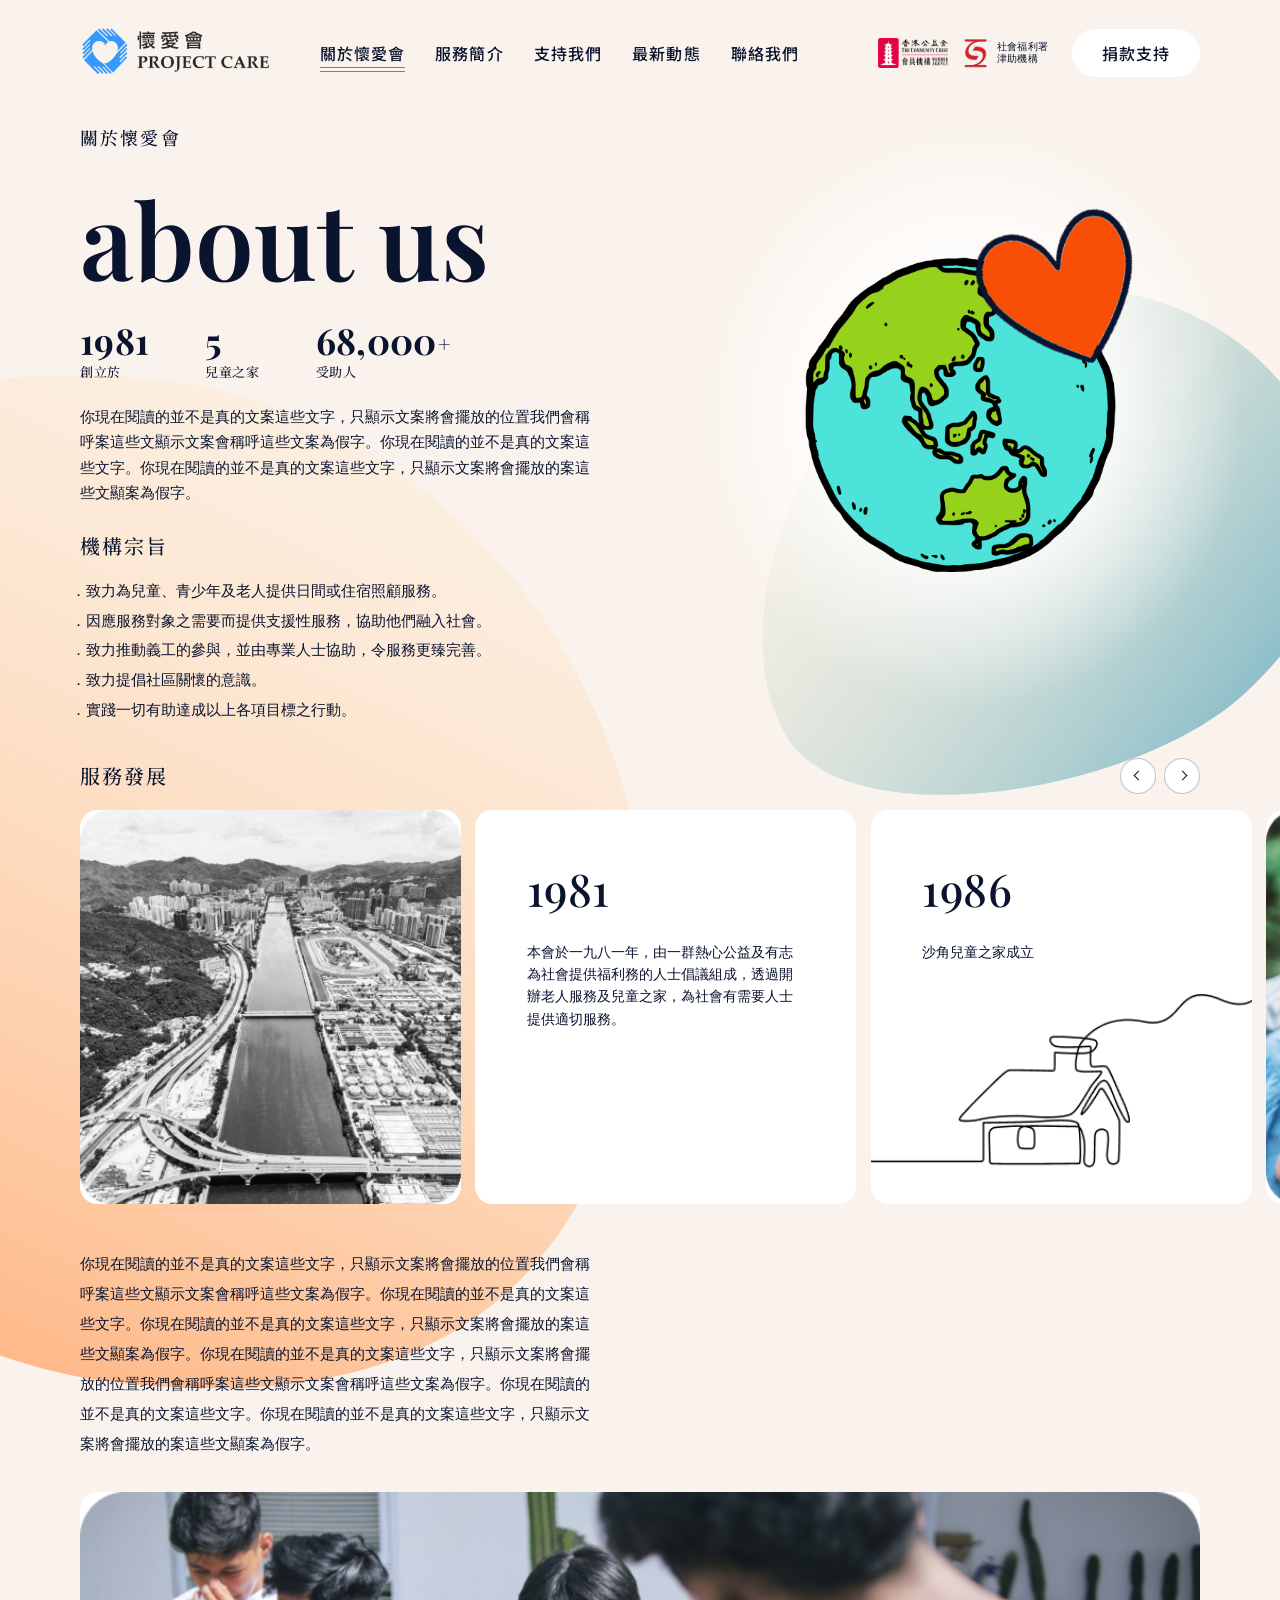
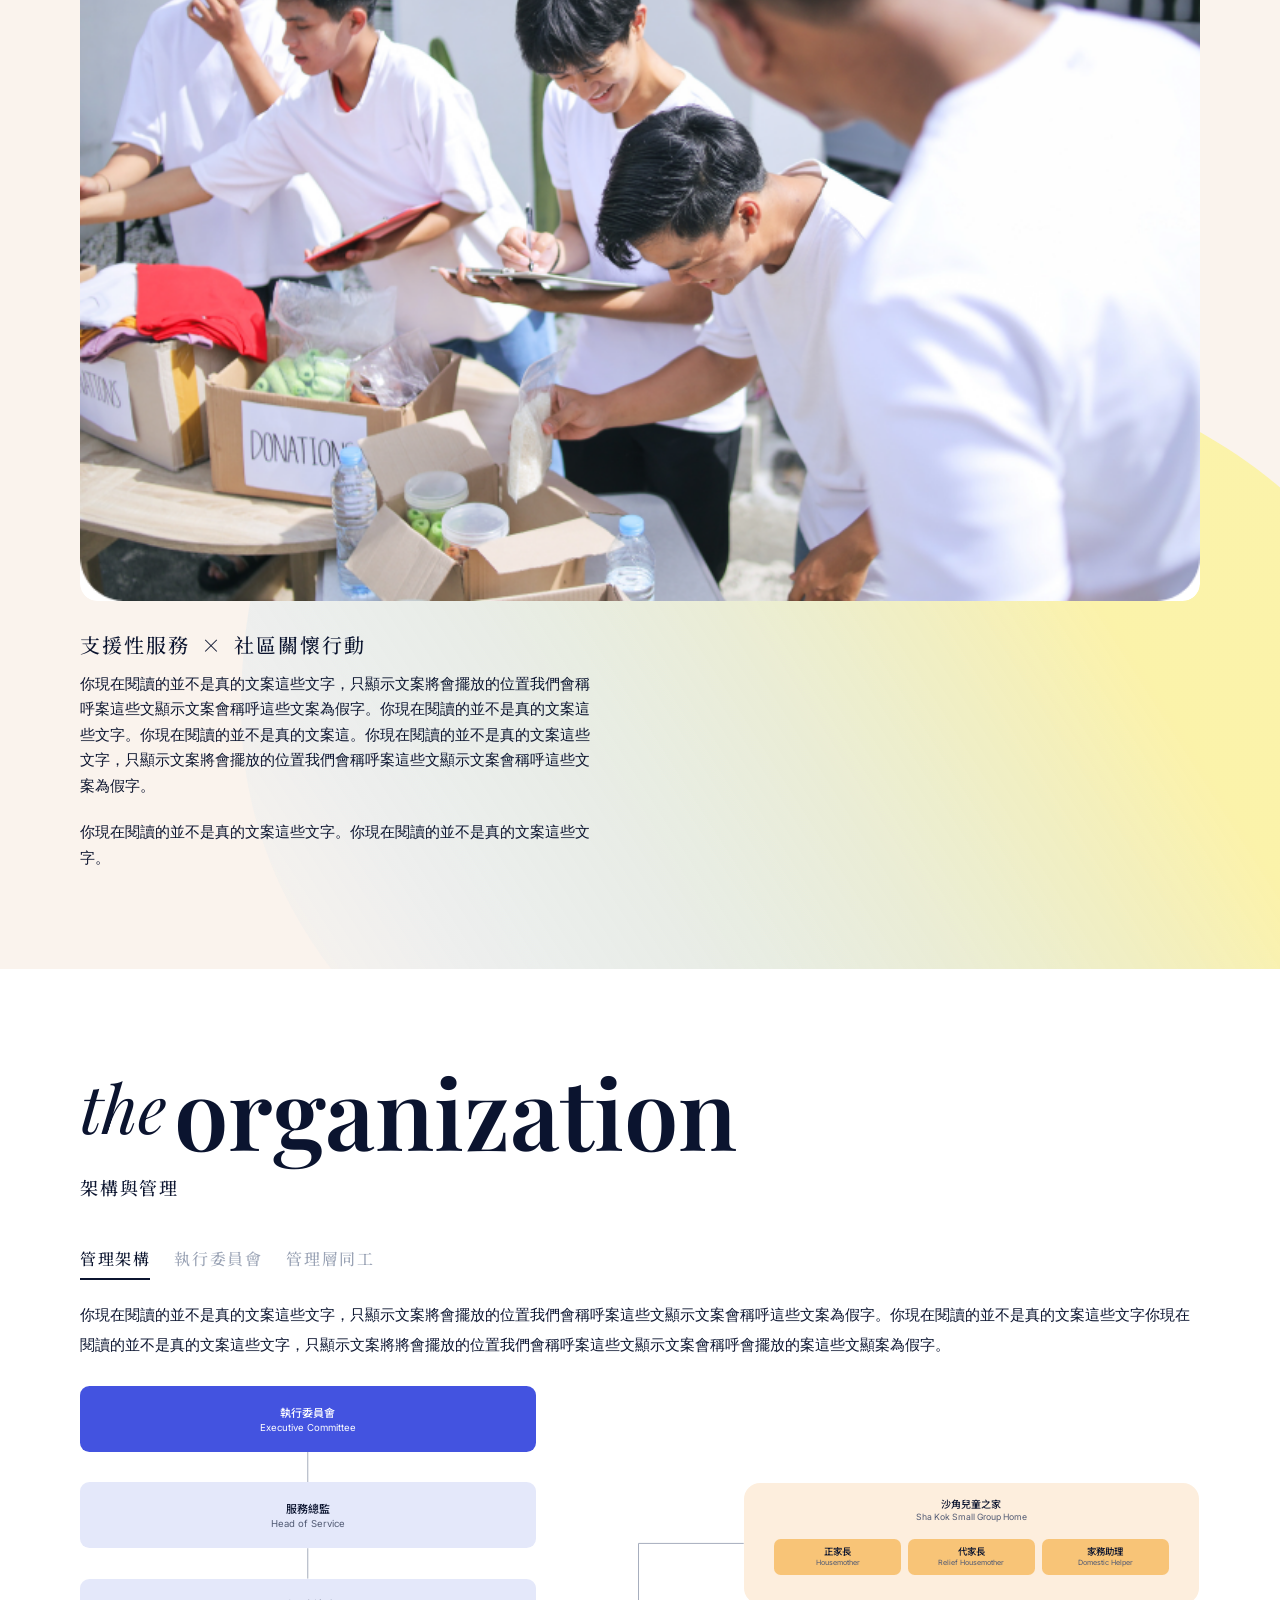
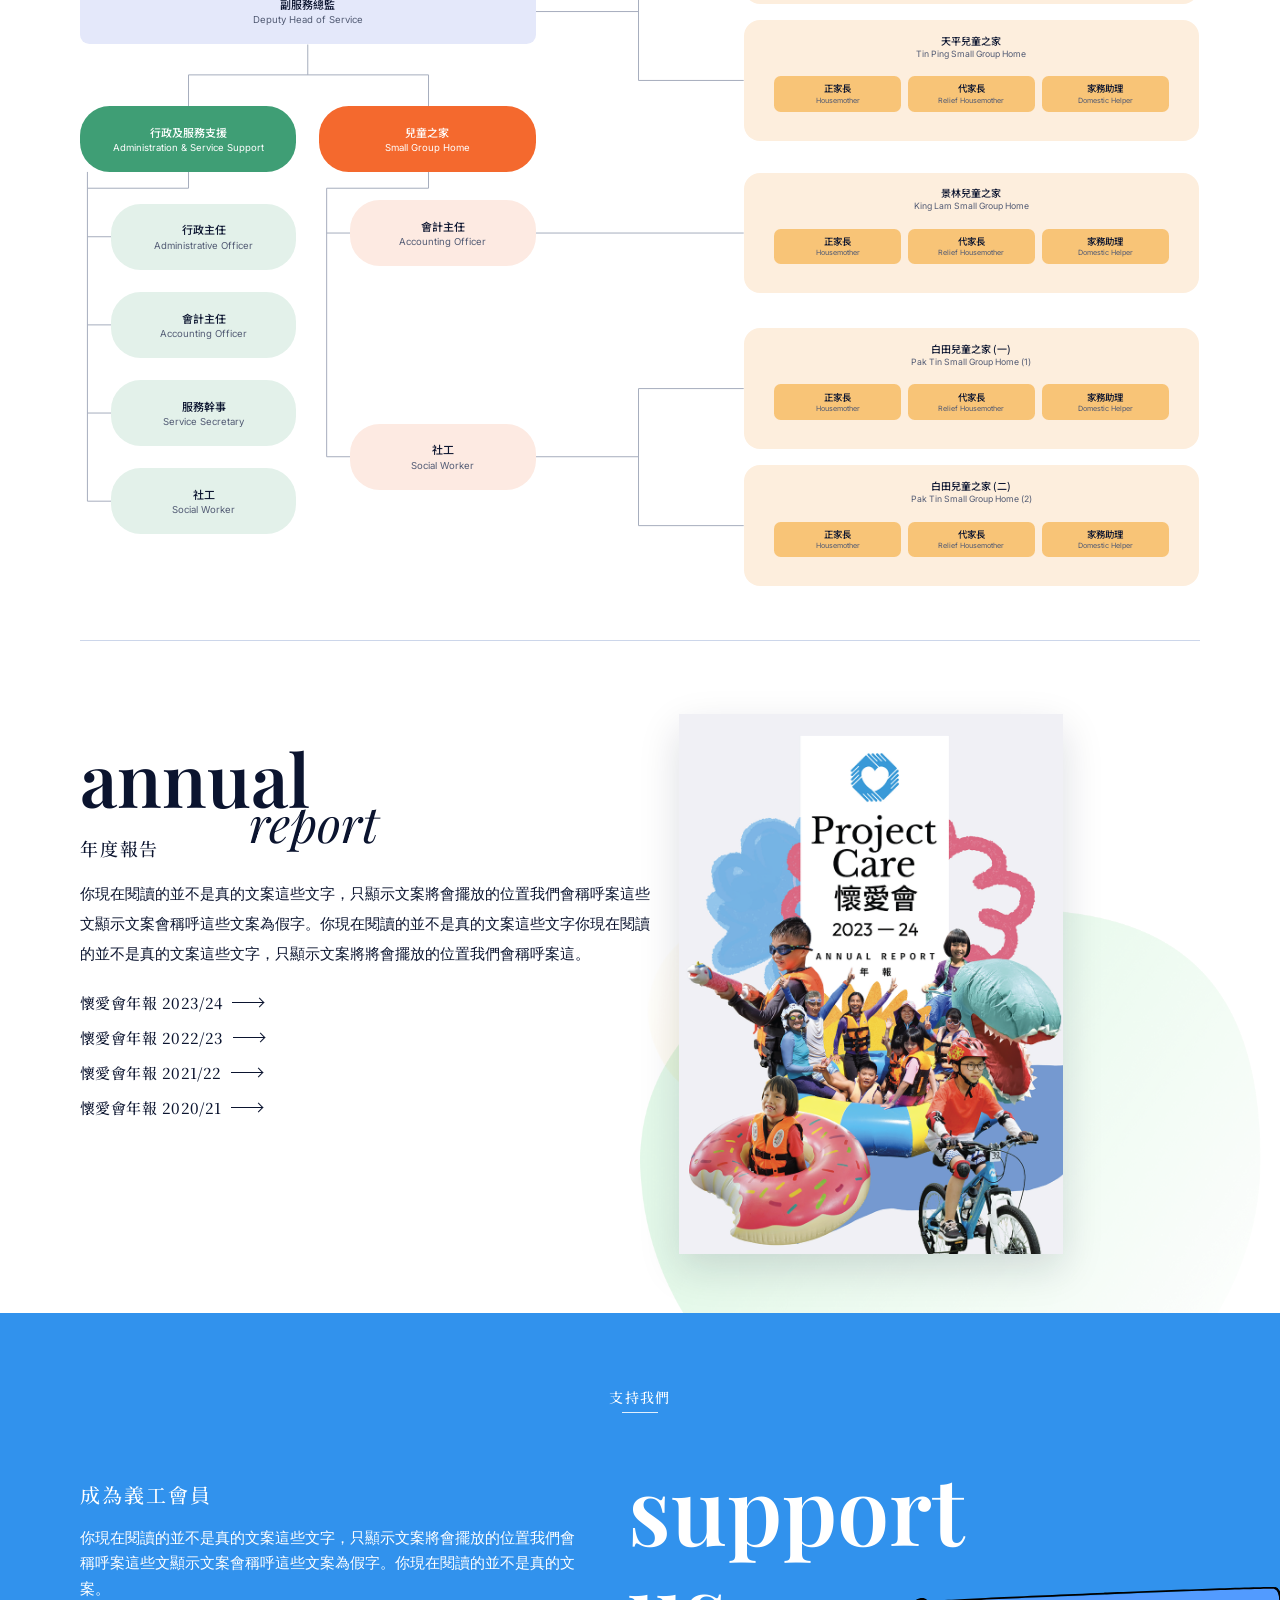
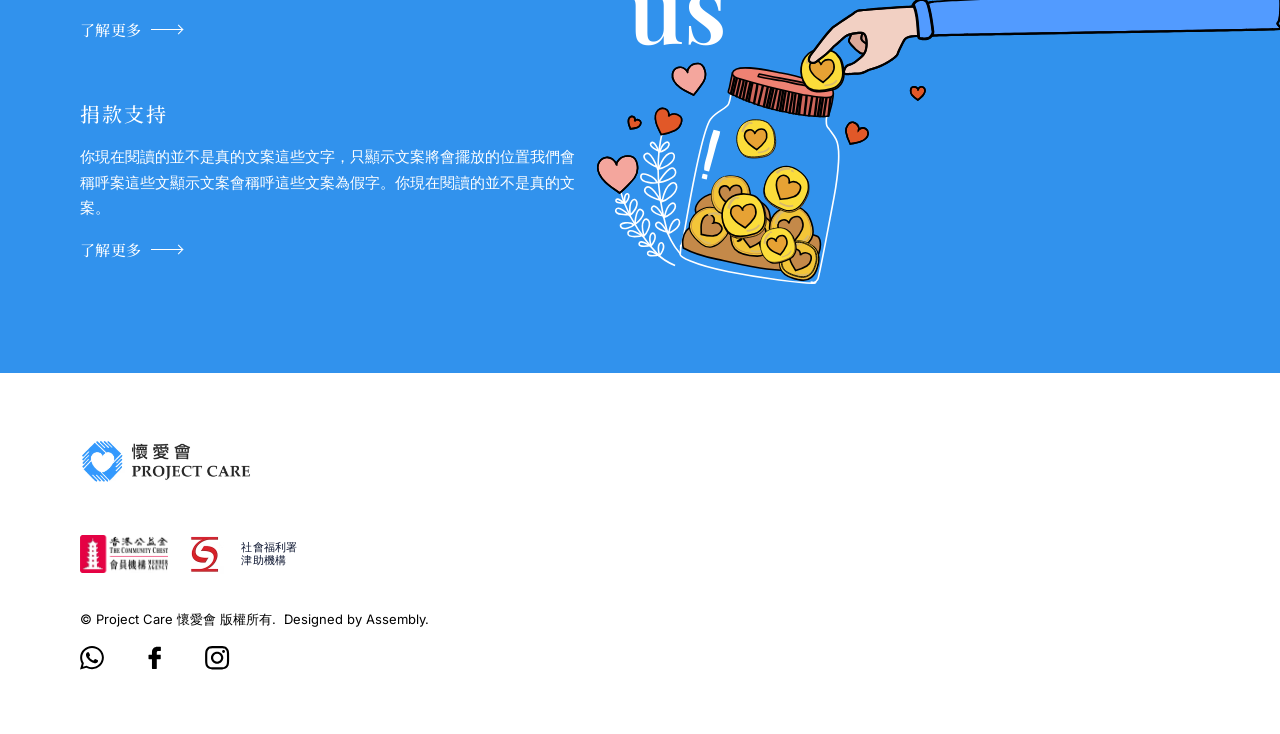
==== about.html @ c2e6a63e "V0.3" ====
<!DOCTYPE html>
<html lang="zh-Hant">
<head>
  <meta charset="UTF-8" />
  <meta name="viewport" content="width=device-width, initial-scale=1.0" />
  <meta name="theme-color" content="#ffffff" />
  <title>關於懷愛會 — 懷愛會 Project Care</title>
  <meta name="description" content="關於懷愛會 Project Care — 機構宗旨、服務發展、架構與管理及年度報告。" />
  <link rel="preconnect" href="https://fonts.googleapis.com" />
  <link rel="preconnect" href="https://fonts.gstatic.com" crossorigin />
  <link href="https://fonts.googleapis.com/css2?family=Playfair+Display:ital,wght@0,400;0,500;0,600;0,700;1,400;1,500&family=Inter:wght@300;400;500&family=Noto+Serif+HK:wght@400;500;700&family=Noto+Sans+HK:wght@400;500;700&display=swap" rel="stylesheet" />
  <link rel="stylesheet" href="style.css?v=6.5" />
  <link rel="stylesheet" href="about.css?v=1.7" />
  <link rel="preload" href="script.js?v=5.2" as="script" />
  <!-- pre-paint: hide reveal targets before first paint (see style.css .fx-marked) -->
  <script>if(!matchMedia("(prefers-reduced-motion: reduce)").matches){document.documentElement.classList.add("js-fx");setTimeout(function(){document.documentElement.classList.add("fx-marked")},3000)}</script>
</head>
<body class="page-about">

  <div class="stage">

    <!-- ============================================================
         NAV (shared with index; 關於懷愛會 is the active page)
         ============================================================ -->
    <header class="nav">
      <div class="nav__inner">
        <a href="index.html" class="nav__logo" aria-label="懷愛會 Project Care 主頁">
          <img src="assets/img/logo.png" alt="懷愛會 Project Care" />
        </a>
        <nav class="nav__menu" aria-label="主選單">
          <a href="about.html" class="is-active" aria-current="page">關於懷愛會</a>
          <a href="services.html">服務簡介</a>
          <a href="support.html">支持我們</a>
          <a href="news.html">最新動態</a>
          <a href="contact.html">聯絡我們</a>
        </nav>
        <div class="nav__right">
          <div class="nav__partners">
            <img src="assets/img/logo-chest.png" alt="香港公益金 會員機構" class="nav__partner" />
            <span class="nav__partner-pair">
              <img src="assets/img/logo-swd.png" alt="" />
              <span class="nav__partner-txt">社會福利署<br>津助機構</span>
            </span>
          </div>
          <a href="support.html#donate" class="nav__cta">捐款支持</a>
        </div>
        <button class="nav__burger" type="button" aria-label="選單" aria-expanded="false" aria-controls="nav-mobile">
          <span></span><span></span><span></span>
        </button>
      </div>
      <nav class="nav__mobile" id="nav-mobile" aria-label="行動版選單">
        <a href="about.html">關於懷愛會</a>
        <a href="services.html">服務簡介</a>
        <a href="support.html">支持我們</a>
        <a href="news.html">最新動態</a>
        <a href="contact.html">聯絡我們</a>
        <a href="support.html#donate" class="nav__mobile-cta">捐款支持</a>
      </nav>
    </header>

    <!-- ============================================================
         ABOUT HERO  (1920 × 2092)
         ============================================================ -->
    <section class="sec sec--ahero paper" id="about">
      <div class="bleed" aria-hidden="true">
        <div class="bleed__canvas">
          <img class="img a-blob-peach" src="assets/img/about-blob-peach.svg" alt="" />
          <img class="img a-blob-egg" src="assets/img/about-blob-egg.svg" alt="" />
          <img class="img a-blob-yellow" src="assets/img/about-blob-yellow.svg" alt="" />
        </div>
      </div>
      <div class="sec__inner">

        <span class="t ming a-label">關於懷愛會</span>
        <h1 class="disp a-title">about us</h1>

        <div class="img a-earth" role="img" aria-label="手繪地球與紅心">
          <img class="a-earth__globe" src="assets/img/about-earth.png" alt="" />
          <img class="a-earth__heart" src="assets/img/about-heart.png" alt="" />
        </div>

        <div class="m-stats">
          <div class="m-stat">
            <span class="t num a-stat1n">1981</span>
            <span class="t ming a-stat1l">創立於</span>
          </div>
          <div class="m-stat">
            <span class="t num a-stat2n">5</span>
            <span class="t ming a-stat2l">兒童之家</span>
          </div>
          <div class="m-stat">
            <span class="t num a-stat3n">68,000<span class="plus">+</span></span>
            <span class="t ming a-stat3l">受助人</span>
          </div>
        </div>

        <p class="t sans a-b1">你現在閱讀的並不是真的文案這些文字，只顯示文案將會擺放的位置我們會稱呼案這些文顯示文案會稱呼這些文案為假字。你現在閱讀的並不是真的文案這些文字。你現在閱讀的並不是真的文案這些文字，只顯示文案將會擺放的案這些文顯案為假字。</p>

        <h2 class="t ming a-goal-h">機構宗旨</h2>
        <ul class="t sans a-goals">
          <li>致力為兒童、青少年及老人提供日間或住宿照顧服務。</li>
          <li>因應服務對象之需要而提供支援性服務，協助他們融入社會。</li>
          <li>致力推動義工的參與，並由專業人士協助，令服務更臻完善。</li>
          <li>致力提倡社區關懷的意識。</li>
          <li>實踐一切有助達成以上各項目標之行動。</li>
        </ul>

        <div class="a-dev-head">
          <h2 class="t ming a-dev-h">服務發展</h2>
          <div class="a-tl-nav">
            <button type="button" class="a-tl-nav__btn a-tl-nav__btn--prev" data-slider-prev="dev" aria-label="上一張"><span class="a-tl-nav__arr"></span></button>
            <button type="button" class="a-tl-nav__btn a-tl-nav__btn--next" data-slider-next="dev" aria-label="下一張"><span class="a-tl-nav__arr"></span></button>
          </div>
        </div>

        <!-- 服務發展 horizontal timeline / slider — bleeds to the true viewport
             edge on the right (not just the 1920 canvas edge); prev/next
             buttons above scroll it, and it still supports swipe/scroll too -->
        <div class="a-tl" data-slider="dev" tabindex="0" aria-label="服務發展時間線">
          <div class="a-tl__track">
            <div class="a-tl__card a-tl__card--photo">
              <img src="assets/img/photo-1981.png" alt="1980年代的香港城市面貌" />
            </div>
            <div class="a-tl__card">
              <span class="a-tl__year num">1981</span>
              <p class="a-tl__body sans">本會於一九八一年，由一群熱心公益及有志為社會提供福利務的人士倡議組成，透過開辦老人服務及兒童之家，為社會有需要人士提供適切服務。</p>
            </div>
            <div class="a-tl__card">
              <span class="a-tl__year num">1986</span>
              <p class="a-tl__body sans">沙角兒童之家成立</p>
              <img class="a-tl__sketch a-tl__sketch--house" src="assets/img/sketch-house.png" alt="" aria-hidden="true" />
            </div>
            <div class="a-tl__card a-tl__card--photo">
              <img src="assets/img/photo-kids2.png" alt="兩位小朋友開心地玩耍" />
            </div>
            <div class="a-tl__card">
              <span class="a-tl__year num">1981</span>
              <p class="a-tl__body sans">景林兒童之家成立</p>
              <img class="a-tl__sketch a-tl__sketch--kinglam" src="assets/img/sketch-kinglam.png" alt="" aria-hidden="true" />
            </div>
            <!-- placeholder cards below — for testing the slider only, swap in
                 real 服務發展 milestones when available -->
            <div class="a-tl__card a-tl__card--photo">
              <img src="assets/img/photo-volunteers.png" alt="義工於社區食物銀行合力整理物資" />
            </div>
            <div class="a-tl__card">
              <span class="a-tl__year num">1990</span>
              <p class="a-tl__body sans">你現在閱讀的並不是真的文案這些文字，只顯示文案將會擺放的位置。</p>
              <img class="a-tl__sketch a-tl__sketch--house" src="assets/img/sketch-house.png" alt="" aria-hidden="true" />
            </div>
            <div class="a-tl__card a-tl__card--photo">
              <img src="assets/img/photo-kids.png" alt="兒童之家的小朋友" />
            </div>
            <div class="a-tl__card">
              <span class="a-tl__year num">2001</span>
              <p class="a-tl__body sans">你現在閱讀的並不是真的文案這些文字，只顯示文案將會擺放的位置。</p>
              <img class="a-tl__sketch a-tl__sketch--kinglam" src="assets/img/sketch-kinglam.png" alt="" aria-hidden="true" />
            </div>
          </div>
        </div>

        <p class="t sans a-para">你現在閱讀的並不是真的文案這些文字，只顯示文案將會擺放的位置我們會稱呼案這些文顯示文案會稱呼這些文案為假字。你現在閱讀的並不是真的文案這些文字。你現在閱讀的並不是真的文案這些文字，只顯示文案將會擺放的案這些文顯案為假字。你現在閱讀的並不是真的文案這些文字，只顯示文案將會擺放的位置我們會稱呼案這些文顯示文案會稱呼這些文案為假字。你現在閱讀的並不是真的文案這些文字。你現在閱讀的並不是真的文案這些文字，只顯示文案將會擺放的案這些文顯案為假字。</p>

        <img class="img photo a-photo" src="assets/img/photo-volunteers.png" alt="義工於社區食物銀行合力整理物資" />

        <div class="a-tagline">
          <span class="t ming a-tag tag-x">支援性服務</span>
          <span class="t ming a-tag2">社區關懷行動</span>
        </div>
        <div class="t sans a-side">
          <p>你現在閱讀的並不是真的文案這些文字，只顯示文案將會擺放的位置我們會稱呼案這些文顯示文案會稱呼這些文案為假字。你現在閱讀的並不是真的文案這些文字。你現在閱讀的並不是真的文案這。你現在閱讀的並不是真的文案這些文字，只顯示文案將會擺放的位置我們會稱呼案這些文顯示文案會稱呼這些文案為假字。</p>
          <p>你現在閱讀的並不是真的文案這些文字。你現在閱讀的並不是真的文案這些文字。</p>
        </div>

      </div>
    </section>

    <!-- ============================================================
         THE ORGANIZATION — 架構與管理（tab 元件）+ ANNUAL REPORT
         ============================================================ -->
    <section class="sec sec--org" id="organization">
      <div class="sec__inner">
      <!-- padding lives on .org-wrap, NOT .sec__inner: .sec__inner is the
           container-query context and its content box must stay 1920px wide
           so 1cqw = 19.2px like the absolute-canvas sections -->
      <div class="org-wrap">

        <div class="org-lockup">
          <span class="disp org-the">the</span>
          <span class="disp org-word">organization</span>
        </div>
        <h2 class="t ming org-label">架構與管理</h2>

        <div class="org-tabs" role="tablist" aria-label="架構與管理分類">
          <button type="button" class="org-tab ming" id="tab-chart" role="tab" aria-selected="true" aria-controls="panel-chart">管理架構</button>
          <button type="button" class="org-tab ming" id="tab-cmte" role="tab" aria-selected="false" aria-controls="panel-cmte">執行委員會</button>
          <button type="button" class="org-tab ming" id="tab-staff" role="tab" aria-selected="false" aria-controls="panel-staff">管理層同工</button>
        </div>

        <p class="t sans org-intro">你現在閱讀的並不是真的文案這些文字，只顯示文案將會擺放的位置我們會稱呼案這些文顯示文案會稱呼這些文案為假字。你現在閱讀的並不是真的文案這些文字你現在閱讀的並不是真的文案這些文字，只顯示文案將將會擺放的位置我們會稱呼案這些文顯示文案會稱呼會擺放的案這些文顯案為假字。</p>

        <!-- ── tab 1 : 管理架構（org chart） ─────────────────────── -->
        <div class="org-panel" id="panel-chart" role="tabpanel" aria-labelledby="tab-chart">
          <div class="chart-scroll">
            <div class="chart">
              <svg class="chart__lines" viewBox="0 0 1512 1080" preserveAspectRatio="none" aria-hidden="true">
                <!-- exec → head of service → deputy -->
                <path d="M307.5 89 V130 M307.5 219 V260" />
                <!-- deputy → split (admin / home) -->
                <path d="M307.5 349 V390 M146.5 390 H470.5 M146.5 390 V432 M470.5 390 V432" />
                <!-- admin rail → 4 mint boxes -->
                <path d="M10 521 V965.5 M10 608.5 H42 M10 727.5 H42 M10 846.5 H42 M10 965.5 H42" />
                <path d="M146.5 521 V543 M10 543 H146.5" transform="translate(0,0)" />
                <!-- home rail → 會計主任 / 社工 -->
                <path d="M470.5 521 V543 M333 543 H470.5 M333 543 V905.5 M333 603.5 H365 M333 905.5 H365" />
                <!-- deputy → 沙角 / 天平 -->
                <path d="M615 304.5 H754 M754 212.5 V397.5 M754 212.5 H896 M754 397.5 H896" />
                <!-- 會計主任 → 景林 -->
                <path d="M615 603.5 H896" />
                <!-- 社工 → 白田(一) / 白田(二) -->
                <path d="M615 905.5 H754 M754 813.5 V998.5 M754 813.5 H896 M754 998.5 H896" />
              </svg>

              <div class="cbox cbox--exec" style="--x:0;--y:0;--w:615;--h:89"><b>執行委員會</b><i>Executive Committee</i></div>
              <div class="cbox cbox--lav" style="--x:0;--y:130;--w:615;--h:89"><b>服務總監</b><i>Head of Service</i></div>
              <div class="cbox cbox--lav" style="--x:0;--y:260;--w:615;--h:89"><b>副服務總監</b><i>Deputy Head of Service</i></div>
              <div class="cbox cbox--green" style="--x:0;--y:432;--w:292;--h:89"><b>行政及服務支援</b><i>Administration &amp; Service Support</i></div>
              <div class="cbox cbox--orange" style="--x:323;--y:432;--w:292;--h:89"><b>兒童之家</b><i>Small Group Home</i></div>
              <div class="cbox cbox--mint" style="--x:42;--y:564;--w:250;--h:89"><b>行政主任</b><i>Administrative Officer</i></div>
              <div class="cbox cbox--mint" style="--x:42;--y:683;--w:250;--h:89"><b>會計主任</b><i>Accounting Officer</i></div>
              <div class="cbox cbox--mint" style="--x:42;--y:802;--w:250;--h:89"><b>服務幹事</b><i>Service Secretary</i></div>
              <div class="cbox cbox--mint" style="--x:42;--y:921;--w:250;--h:89"><b>社工</b><i>Social Worker</i></div>
              <div class="cbox cbox--peach" style="--x:365;--y:559;--w:250;--h:89"><b>會計主任</b><i>Accounting Officer</i></div>
              <div class="cbox cbox--peach" style="--x:365;--y:861;--w:250;--h:89"><b>社工</b><i>Social Worker</i></div>

              <div class="chome" style="--x:896;--y:131"><b>沙角兒童之家</b><i>Sha Kok Small Group Home</i>
                <div class="chome__chips"><span><b>正家長</b><i>Housemother</i></span><span><b>代家長</b><i>Relief Housemother</i></span><span><b>家務助理</b><i>Domestic Helper</i></span></div>
              </div>
              <div class="chome" style="--x:896;--y:316"><b>天平兒童之家</b><i>Tin Ping Small Group Home</i>
                <div class="chome__chips"><span><b>正家長</b><i>Housemother</i></span><span><b>代家長</b><i>Relief Housemother</i></span><span><b>家務助理</b><i>Domestic Helper</i></span></div>
              </div>
              <div class="chome" style="--x:896;--y:522"><b>景林兒童之家</b><i>King Lam Small Group Home</i>
                <div class="chome__chips"><span><b>正家長</b><i>Housemother</i></span><span><b>代家長</b><i>Relief Housemother</i></span><span><b>家務助理</b><i>Domestic Helper</i></span></div>
              </div>
              <div class="chome" style="--x:896;--y:732"><b>白田兒童之家 (一)</b><i>Pak Tin Small Group Home (1)</i>
                <div class="chome__chips"><span><b>正家長</b><i>Housemother</i></span><span><b>代家長</b><i>Relief Housemother</i></span><span><b>家務助理</b><i>Domestic Helper</i></span></div>
              </div>
              <div class="chome" style="--x:896;--y:917"><b>白田兒童之家 (二)</b><i>Pak Tin Small Group Home (2)</i>
                <div class="chome__chips"><span><b>正家長</b><i>Housemother</i></span><span><b>代家長</b><i>Relief Housemother</i></span><span><b>家務助理</b><i>Domestic Helper</i></span></div>
              </div>
            </div>
          </div>
        </div>

        <!-- ── tab 2 : 執行委員會 ────────────────────────────────── -->
        <div class="org-panel" id="panel-cmte" role="tabpanel" aria-labelledby="tab-cmte" hidden>
          <h3 class="ming cmte-h">2024-2025 年度執行委員會成員</h3>
          <div class="cmte-grid">
            <div class="cmte-card">
              <img src="assets/img/head-leung.png" alt="梁國豪先生" />
              <div class="cmte-card__txt">
                <span class="cmte-role">主席 CHAIRMAN</span>
                <b>梁國豪 先生</b>
                <i>Mr. K H LEUNG</i>
              </div>
            </div>
            <div class="cmte-card">
              <img src="assets/img/head-lai.png" alt="黎建熙先生" />
              <div class="cmte-card__txt">
                <span class="cmte-role">副主席 VICE CHAIRMAN</span>
                <b>黎建熙 先生</b>
                <i>Mr. Benjamin K H LAI</i>
              </div>
            </div>
            <div class="cmte-card">
              <img src="assets/img/head-law.png" alt="羅匡逖先生" />
              <div class="cmte-card__txt">
                <span class="cmte-role">義務司庫 HONORARY TREASURER</span>
                <b>羅匡逖 先生</b>
                <i>Mr. Eric H D LAW</i>
              </div>
            </div>
            <div class="cmte-card">
              <img src="assets/img/head-mok.png" alt="莫仲堃先生" />
              <div class="cmte-card__txt">
                <span class="cmte-role">義務秘書 HONORARY SECRETARY</span>
                <b>莫仲堃 先生</b>
                <i>Mr. Stephen C K MOK</i>
              </div>
            </div>
          </div>
          <span class="role-label">委員 COMMITTEE MEMBERS</span>
          <div class="member-grid">
            <div class="member-card"><b>賴錦璋 太平紳士</b><i>Mr. Michael K C LAI, BBS MH JP</i></div>
            <div class="member-card"><b>陳鈺婷 女士</b><i>Ms. Lorraine CHAN</i></div>
            <div class="member-card"><b>陳裕廣 先生</b><i>Mr. Y K CHAN</i></div>
            <div class="member-card"><b>賴欣嘉 女士</b><i>Ms. Jessica Y K LAI</i></div>
            <div class="member-card"><b>香永強 先生</b><i>Mr. W K HEUNG</i></div>
          </div>
        </div>

        <!-- ── tab 3 : 管理層同工 ────────────────────────────────── -->
        <div class="org-panel" id="panel-staff" role="tabpanel" aria-labelledby="tab-staff" hidden>
          <div class="staff-grid">
            <div class="staff-col">
              <span class="role-label">服務總監&emsp;HEAD OF SERVICE</span>
              <div class="member-card"><b>陳翠英 姑娘（註冊社工）</b><i>Ms. Tracy T Y CHEN（RSW）</i></div>
            </div>
            <div class="staff-col">
              <span class="role-label">副服務總監&emsp;DEPUTY HEAD OF SERVICE</span>
              <div class="member-card"><b>戴維思 先生（註冊社工）</b><i>Mr. W S TAI（RSW）</i></div>
            </div>
            <div class="staff-col">
              <span class="role-label">服務主任&emsp;SERVICE SUPERVISOR</span>
              <div class="member-card"><b>蔡靜汶 姑娘（註冊社工）</b><i>Ms. C M CHOI（RSW）</i></div>
            </div>
            <div class="staff-col staff-col--nolabel">
              <div class="member-card"><b>林燕婷 姑娘（註冊社工）</b><i>Ms. Y T LAM（RSW）</i></div>
            </div>
          </div>
        </div>

        <hr class="org-divider" />

        <!-- ── ANNUAL REPORT ────────────────────────────────────── -->
        <div class="annual" id="annual">
          <img class="img annual__blob annual__blob--green" src="assets/img/annual-blob-green.png" alt="" aria-hidden="true" />
          <img class="img annual__blob annual__blob--yellow" src="assets/img/annual-blob-yellow.png" alt="" aria-hidden="true" />
          <div class="annual__txt">
            <div class="annual-lockup">
              <span class="disp annual-word">annual</span>
              <span class="disp annual-report">report</span>
            </div>
            <h2 class="t ming annual-label">年度報告</h2>
            <p class="t sans annual-body">你現在閱讀的並不是真的文案這些文字，只顯示文案將會擺放的位置我們會稱呼案這些文顯示文案會稱呼這些文案為假字。你現在閱讀的並不是真的文案這些文字你現在閱讀的並不是真的文案這些文字，只顯示文案將將會擺放的位置我們會稱呼案這。</p>
            <ul class="annual-links">
              <li><a class="t ming lnk" href="#">懷愛會年報 2023/24<span class="arr"></span></a></li>
              <li><a class="t ming lnk" href="#">懷愛會年報 2022/23<span class="arr"></span></a></li>
              <li><a class="t ming lnk" href="#">懷愛會年報 2021/22<span class="arr"></span></a></li>
              <li><a class="t ming lnk" href="#">懷愛會年報 2020/21<span class="arr"></span></a></li>
            </ul>
          </div>
          <img class="annual__cover" src="assets/img/report-cover.png" alt="懷愛會 2023-24 年度報告封面" />
        </div>

      </div>
      </div>
    </section>

    <!-- ============================================================
         SUPPORT  (shared with index)
         ============================================================ -->
    <section class="sec sec--support paper" id="support">
      <div class="sec__inner">
      <span class="t ming on-blue e-sup-label label-line">支持我們</span>
      <div class="disp on-blue e-sup-support">support</div>
      <div class="disp on-blue e-sup-us">us</div>

      <div class="sup-grid">
      <div class="sup-items">
      <h3 class="t ming on-blue e-sup-i1h">成為義工會員</h3>
      <p class="t sans on-blue e-sup-i1b">你現在閱讀的並不是真的文案這些文字，只顯示文案將會擺放的位置我們會稱呼案這些文顯示文案會稱呼這些文案為假字。你現在閱讀的並不是真的文案。</p>
      <a class="t ming lnk on-blue e-sup-i1l" href="support.html#volunteer">了解更多<span class="arr"></span></a>

      <h3 class="t ming on-blue e-sup-i2h">捐款支持</h3>
      <p class="t sans on-blue e-sup-i2b">你現在閱讀的並不是真的文案這些文字，只顯示文案將會擺放的位置我們會稱呼案這些文顯示文案會稱呼這些文案為假字。你現在閱讀的並不是真的文案。</p>
      <a class="t ming lnk on-blue e-sup-i2l" href="support.html#donate">了解更多<span class="arr"></span></a>
      </div>

      <div class="bleed bleed--front" aria-hidden="true">
        <div class="bleed__canvas">
          <img class="img i-jar" src="assets/img/support-jar.svg" alt="" />
        </div>
      </div>
      </div>
      </div>
    </section>

    <!-- ============================================================
         FOOTER  (index footer + social icons)
         ============================================================ -->
    <footer class="sec sec--footer" id="contact">
      <div class="sec__inner">
      <a href="index.html" class="img i-foot-logo" aria-label="懷愛會 Project Care">
        <img src="assets/img/logo.png" alt="懷愛會 Project Care" />
      </a>
      <div class="m-foot-row">
        <img class="img i-foot-chest" src="assets/img/logo-chest.png" alt="香港公益金 會員機構" />
        <img class="img i-foot-swd" src="assets/img/logo-swd.png" alt="" />
        <span class="t sans e-foot-swd-t">社會福利署<br>津助機構</span>
      </div>
      <p class="t sans e-foot-copy">© Project Care 懷愛會 版權所有.&nbsp;&nbsp;Designed by Assembly.</p>
      <img class="img i-foot-social" src="assets/img/about-social.svg" alt="WhatsApp、Facebook 及 Instagram" />
      </div>
    </footer>

  </div>

  <script src="script.js?v=5.2"></script>
</body>
</html>
---- style.css ----
/* =================================================================
   Project Care — Homepage
   Fixed 1920px desktop canvas. Each section's .sec__inner is the
   container-query context, capped at max-width 1920px and centred;
   elements are placed in % of that canvas and sized in cqw (1cqw = 1%
   of the canvas) so the layout scales as one unit below 1920px and
   freezes at 1920px (only the section background colour then extends).
   Display typography + numbers = Playfair Display (live web font, on the
   grid for alignment). Chinese headings/labels = Noto Serif HK. Body
   text = Inter.
   ================================================================= */

:root{
  --navy:#0b142f;
  --orange:#f14b05;
  --brand:#ff6200;
  --blue:#3192ed;
  --cream:#faf3ed;
  --ink-soft:rgba(11,20,47,.55);

  /* ---- RESPONSIVE GRID STANDARD ----
     5 tiers. --margin / --gutter are % of the section canvas so the grid
     and every element placed on it stay aligned as the canvas scales
     within a tier; --cols drives the column-guide overlay (press "G").
       XL  >=1920   12col  margin 204px(10.625%)  gutter 25px(1.302%)
       L   1440-1919 12col  margin 10.625%          gutter 1.302%
       M   1024-1439  8col  margin  6.25%           gutter 1.667%
       S    768-1023  6col  margin  6.25%           gutter 2.083%
       XS    <=767    4col  margin 20px             gutter 15px  (flow) */
  --cols:12;
  --margin:10.625%;
  --gutter:1.302%;
}
@media (max-width:1439px){ :root{ --cols:8; --margin:6.25%; --gutter:1.667%; } }
@media (max-width:1023px){ :root{ --cols:6; --margin:6.25%; --gutter:2.083%; } }

*{margin:0;padding:0;box-sizing:border-box}
html{ -webkit-text-size-adjust:100%; }
body{ background:var(--cream); color:var(--navy); font-family:"Inter",system-ui,sans-serif; }

/* The design is a fixed 1920px canvas. The layout itself is capped at
   1920px (.sec__inner) and centered, so it never upscales / zooms past
   1920px — at >1920 only the section background colour extends to fill
   the viewport. Below 1920px the canvas scales down proportionally
   (1cqw = 1% of the capped canvas), preserving the 1920 grid
   (204px margins = 10.625%, 25px gutter). */
.stage{
  position:relative; width:100%;
  background:var(--cream); overflow:hidden;
}

/* ---- sections : full-bleed background colour, centred 1920 canvas ---- */
.sec{ position:relative; width:100%; overflow:hidden; }
/* the capped, centred canvas that owns the container-query context.
   aspect-ratio reproduces the Figma frame heights and, once width hits
   1920px, the height is frozen too. */
.sec__inner{
  position:relative; width:100%; max-width:1920px; margin:0 auto;
  container-type:inline-size; overflow:hidden;
}
.sec--landing { background:var(--cream); }
.sec--services{ background:#fff; }
.sec--support { background:var(--blue); }
.sec--footer  { background:#fff; }
.sec--landing  .sec__inner{ aspect-ratio:1920 / 2254; }
.sec--services .sec__inner{ aspect-ratio:1920 / 1600; }
.sec--support  .sec__inner{ aspect-ratio:1920 / 842;  }
/* the jar/hand bleed layer sits INSIDE .sec__inner: both .sec__inner's shared
   overflow:hidden AND .bleed's own overflow:hidden clip at the 1920 canvas
   box (their containing block), giving the extended arm a hard vertical cut
   above 1920px viewport instead of bleeding to the true edge. Open both —
   the outer .sec is full-viewport-width and still clips at the real edge. */
.sec--support  .sec__inner{ overflow:visible; }
.sec--support  .bleed--front{ overflow:visible; }
.sec--footer   .sec__inner{ aspect-ratio:1920 / 315;  }

/* ---- positioned primitives ---- */
.t{ position:absolute; line-height:1; color:var(--navy); z-index:3; }
.img{ position:absolute; display:block; z-index:1; }
img.img{ height:auto; }
.i-star1,.i-star2{ z-index:3; }   /* sparkles sit above the hero hand */
a.img img,.nav__logo img{ display:block; width:100%; height:auto; }
.photo{ object-fit:cover; border-radius:1.55cqw; }

/* ---- type roles ---- */
.num{ font-family:"Playfair Display",serif; font-weight:700; letter-spacing:.01em; white-space:nowrap; }
.ming{ font-family:"Noto Serif HK",serif; font-weight:500; letter-spacing:.1em; white-space:nowrap; }
.sans{ font-family:"Inter",sans-serif; font-weight:400; line-height:1.667; white-space:normal; }
.on-blue{ color:#fff; }
.lnk.on-blue{ color:#fff; }   /* keep arrow-links white on the blue support section */

/* arrow-link Chinese tracking is looser in the design */
.lnk.ming{ letter-spacing:.03em; }

/* ---- display typography (Playfair Display web font, replaces typo-*.svg) ---- */
.disp{ position:absolute; font-family:"Playfair Display",serif; font-weight:600;
  line-height:1.33; color:var(--navy); white-space:nowrap; z-index:3; }
.disp.on-blue{ color:#fff; }

/* "+" on the 68,000 stat — vertically centred against the digits */
.num .plus{ font-size:.6em; vertical-align:.12em; font-weight:700; margin-left:.04em; }

/* "×" connector between two tags — same ink as the text */
.tag-x::after{ content:"×"; color:currentColor; margin:0 .55em; font-weight:400; }

/* ---- arrow link ---- */
.lnk{ display:inline-flex; align-items:center; gap:.6em; text-decoration:none; color:inherit; white-space:nowrap; }
.lnk .arr{ position:relative; display:inline-block; width:2.1em; height:1px; background:currentColor; }
.lnk .arr::after{ content:""; position:absolute; right:0; top:-3px; width:6px; height:6px; border-top:1px solid currentColor; border-right:1px solid currentColor; transform:rotate(45deg); }
.lnk:hover .arr{ width:2.7em; transition:width .25s ease; }

/* ---- divider + label line ---- */
.div-line{ position:absolute; height:1px; background:rgba(11,20,47,.22); z-index:3; }
/* section title: text on top, short centred line underneath */
.label-line{ display:inline-flex; flex-direction:column; align-items:center; }
.label-line::after{ content:""; width:100%; height:1px; background:currentColor; margin-top:.6em; opacity:.85; }

/* =================================================================
   NAV
   ================================================================= */
.nav{ position:absolute; top:0; left:0; right:0; z-index:50; display:flex; justify-content:center; }
/* the 10.625% side margin can't be plain percentage padding here: .nav__inner
   caps its OWN width at 1920px, but percentage padding always resolves
   against the parent's (.nav, uncapped, full-viewport) width — so above
   1920px viewport a plain 10.625% would be 10.625% of the viewport, not of
   the capped 1920 canvas (see the LAYOUT GRID OVERLAY comment below for the
   same bug caught in that component). min(10.625vw, 204px) reproduces
   "10.625% of min(100vw,1920px)" exactly, since 10.625vw IS 10.625% of the
   viewport and 204px IS 10.625% of 1920px — no extra wrapper element needed. */
.nav__inner{ width:100%; max-width:1920px; container-type:inline-size; display:flex; align-items:center;
  padding:1.15cqw min(10.625vw, 204px) 0; }
.nav__logo img{ height:4.27cqw; }
.nav__menu{ display:flex; gap:2.083cqw; margin-left:2.8cqw; }
.nav__menu a{ font:500 .9375cqw/1 "Noto Sans HK","Inter",sans-serif; letter-spacing:.07em; color:var(--navy); text-decoration:none; }
.nav__menu a:hover{ color:var(--blue); }
/* current page: double underline (two 1px lines 3px apart), per the design */
.nav__menu a.is-active{ position:relative; }
.nav__menu a.is-active::after{ content:""; position:absolute; left:0; right:0; top:100%;
  height:3px; margin-top:calc(.25em + 2px); border-top:1px solid var(--blue); border-bottom:1px solid var(--blue); }
.nav__right{ margin-left:auto; display:flex; align-items:center; gap:1.4cqw; }
.nav__partners{ display:flex; align-items:center; gap:1cqw; }
.nav__partner{ height:1.95cqw; }
.nav__partner-pair{ display:flex; align-items:center; gap:.45cqw; }
.nav__partner-pair img{ height:2.05cqw; }
.nav__partner-txt{ font:500 .57cqw/1.18 "Inter"; color:var(--navy); text-transform:uppercase; letter-spacing:.02em; }
.nav__cta{ display:inline-flex; align-items:center; justify-content:center;
  width:6.875cqw; height:2.708cqw;                 /* 132 × 52px */
  font:500 .9375cqw/1 "Noto Sans HK","Inter",sans-serif; letter-spacing:.07em;
  color:var(--navy); text-decoration:none; background:#fff;
  border-radius:2em; transition:.2s; }
.nav__cta:hover{ background:var(--navy); color:#fff; }

/* =================================================================
   LANDING / HERO   (1920 x 2254)
   ================================================================= */
/* display words — Playfair Display, placed + sized on the 1920 grid (px/19.2 = cqw) */
.e-wecare   {left:10.885%;top:13.887%;font-size:11.458cqw;font-weight:600;line-height:1.332;}
.e-wl-we    {left:44.167%;top:67.169%;font-size:9.375cqw;font-weight:700;line-height:1.388;}
.e-wl-love  {left:57.396%;top:67.214%;font-size:9.375cqw;font-weight:700;line-height:1.392;}
.e-wl-society{left:60.573%;top:72.85%;font-size:9.375cqw;font-weight:700;line-height:1.390;}
.e-wl-the   {left:55.417%;top:76.708%;font-size:3.854cqw;font-weight:400;font-style:italic;line-height:1.378;}

.e-intro-sub{left:10.625%;top:36.466%;font-size:1.302cqw;letter-spacing:.1em;}
.e-intro-b1{left:10.625%;top:38.687%;width:18.698%;font-size:.781cqw;}
.e-intro-div{left:10.625%;top:46.140%;width:18.698%;}
.e-stat1n{left:10.573%;top:49.778%;font-size:2.865cqw;}
.e-stat1l{left:10.573%;top:53.150%;font-size:.938cqw;}
.e-stat2n{left:22.552%;top:49.690%;font-size:2.865cqw;}
.e-stat2l{left:22.552%;top:53.150%;font-size:.938cqw;}
.e-stat3n{left:30.573%;top:49.778%;font-size:2.865cqw;}
.e-stat3l{left:30.625%;top:53.150%;font-size:.938cqw;}
.e-intro-b2{left:10.625%;top:55.146%;width:32.031%;font-size:.781cqw;}
.e-intro-about{left:10.573%;top:58.516%;font-size:.938cqw;}

.e-wl-tag{left:57.292%;top:83.005%;font-size:1.510cqw;}
.e-wl-tag2{left:68.229%;top:83.005%;font-size:1.510cqw;}
.e-wl-body{left:57.292%;top:85.359%;width:25.365%;font-size:.781cqw;}
.e-wl-link{left:57.292%;top:88.685%;font-size:.938cqw;}

.i-hero-hand{left:45%;top:7%;width:54%;z-index:2;}  /* hero hand + 45th heart, full image (not cut at right) */
.i-hands{left:2.708%;top:69.077%;width:42.135%;}             /* lower "we love society" hands */
/* decorative sparkles, floating heart + globe (split from visual.png) */
.i-star1{left:70.781%;top:6.877%;width:3.490%;}              /* sparkle, upper-right */
.i-star2{left:45.521%;top:37.533%;width:4.219%;}             /* sparkle, mid-left */
.i-heart{left:51.763%;top:11.281%;width:5.128%;z-index:1;}   /* small floating heart, top */
.i-earth{left:77.708%;top:60.426%;width:6.719%;z-index:2;}   /* globe, between the two hand graphics */

/* ---- full-bleed background blobs ----
   .bleed clips to the section (= viewport width); .bleed__canvas reproduces
   the centred 1920 grid (max-width + cqw) WITHOUT clipping, so blobs sit at
   their design % positions and scale on the grid, yet are free to extend past
   the 1920 canvas edge and bleed to the viewport edge above 1920px. */
.bleed{ position:absolute; inset:0; z-index:0; overflow:hidden; pointer-events:none; }
/* a bleed layer that paints ABOVE the section's text (e.g. support hand) */
.bleed--front{ z-index:2; }
/* Capped at the 1920 grid (like the content canvas) and centred. Above 1920px
   the shapes therefore HOLD their 1920 position + size — they don't rescale to
   the viewport. Because .bleed__canvas itself doesn't clip (only .bleed / .sec
   clip to the viewport), the parts of each shape that the 1920 frame originally
   cropped simply become visible, bleeding into the empty margin out to the
   screen edge. (≤1920 is unaffected — the canvas already equals the viewport.) */
.bleed__canvas{ position:absolute; top:0; left:50%; transform:translateX(-50%);
  width:100%; max-width:1920px; height:100%; container-type:inline-size; }
.bleed .img{ z-index:0; }
.i-color1{left:-15%;top:24%;width:53%;}        /* yellow #F4D789 — mid-left behind stats, bleeds left */
.i-color2{left:55%;top:70%;width:44%;}         /* blue — society blob, lower-right */
.i-color3{left:55.69%;top:-7.81%;width:78.77%;} /* white glow — upper-right */

/* =================================================================
   OUR SERVICES   (1920 x 1600)
   ================================================================= */
/* services background shapes (split into two SVGs) */
.i-color5{left:0;top:82.149%;width:91.238%;z-index:0;}        /* green blob — bottom-left */
.i-color4{left:68.012%;top:42.947%;width:34.427%;z-index:0;}  /* blue circle — right, bleeds off the canvas edge */
.e-our     {left:10.208%;top:3.375%;font-size:9.375cqw;font-weight:600;line-height:1.333;}
.e-services{left:15.469%;top:11.188%;font-size:9.375cqw;font-weight:600;line-height:1.333;}
.e-svc-label{left:50%;transform:translateX(-50%);top:6.06%;font-size:1.042cqw;letter-spacing:.1em;}

/* card stat numbers use the lighter Playfair Regular cut */
.e-c1-s1,.e-c1-s2,.e-c1-s3,.e-c2-s1{ font-weight:400; letter-spacing:.02em; }

.i-photo-kids{left:15.990%;top:26.500%;width:33.333%;height:25.625%;}
.e-c1-h{left:53.594%;top:26.184%;font-size:1.510cqw;}
.e-c1-b{left:53.594%;top:29.188%;width:23.073%;font-size:.781cqw;}
.e-c1-s1{left:53.333%;top:33.188%;font-size:2.344cqw;}
.e-c1-s2{left:60.990%;top:33.188%;font-size:2.344cqw;}
.e-c1-s3{left:67.708%;top:33.188%;font-size:2.344cqw;}
.e-c1-star{left:62.604%;top:34.688%;font-size:.938cqw;}
.e-c1-l1{left:53.542%;top:36.686%;font-size:.625cqw;}
.e-c1-l2{left:60.990%;top:36.686%;font-size:.625cqw;}
.e-c1-l3{left:67.708%;top:36.686%;font-size:.625cqw;}
.e-c1-link{left:53.594%;top:39.750%;font-size:.938cqw;}
.i-svc-family{left:66.794%;top:35.500%;width:18.065%;}

.i-photo-cycling{left:50.625%;top:60.250%;width:33.333%;height:25.625%;}
.e-c2-h{left:17.135%;top:59.746%;font-size:1.510cqw;}
.e-c2-b{left:17.135%;top:62.750%;width:23.073%;font-size:.781cqw;}
.e-c2-s1{left:17.292%;top:67.125%;font-size:2.344cqw;}
.e-c2-tag{left:25.521%;top:68.750%;font-size:1.198cqw;}
.e-c2-tag .x{ color:currentColor; margin:0 .5em; }
.e-c2-l1{left:17.344%;top:70.811%;font-size:.625cqw;}
.e-c2-link{left:17.135%;top:73.310%;font-size:.938cqw;}
.i-svc-bike{left:30.677%;top:76.750%;width:18.646%;}

/* =================================================================
   SUPPORT   (1920 x 842)
   ================================================================= */
/* sits behind the jar/hand graphic (z-index below .i-jar) */
.e-sup-support{left:56.979%;top:19.240%;font-size:8.333cqw;font-weight:600;line-height:1.331;z-index:1;}
.e-sup-us     {left:56.979%;top:34.086%;font-size:8.333cqw;font-weight:600;line-height:1.331;z-index:1;}
.e-sup-label{left:47.760%;top:9.026%;font-size:1.042cqw;}
.e-sup-i1h{left:17.292%;top:23.865%;font-size:1.510cqw;}
.e-sup-i1b{left:17.292%;top:30.285%;width:24.323%;font-size:.781cqw;}
.e-sup-i1l{left:17.135%;top:39.200%;font-size:.938cqw;}
.e-sup-i2h{left:17.292%;top:52.962%;font-size:1.510cqw;}
.e-sup-i2b{left:17.292%;top:59.382%;width:24.323%;font-size:.781cqw;}
.e-sup-i2l{left:17.135%;top:68.300%;font-size:.938cqw;}
/* hand + jar graphic — sized on the 1920 grid (1465.67px wide); lives in a
   front bleed layer so the arm runs off the right viewport edge (uncropped) */
.i-jar{left:50.781%;top:33.014%;width:76.337%;}

/* =================================================================
   FOOTER   (1920 x 315)
   ================================================================= */
.i-foot-logo{left:10.469%;top:19.048%;width:14.635%;}
.e-foot-copy{left:10.625%;top:73.651%;font-size:.781cqw;color:#000;}
.i-foot-chest{left:75.417%;top:24.127%;width:5.521%;}
.i-foot-swd{left:83.177%;top:23.175%;width:2.604%;}
.e-foot-swd-t{left:86.198%;top:24%;font-size:.68cqw;line-height:1.2;font-weight:500;text-transform:uppercase;letter-spacing:.02em;white-space:normal;}

/* =================================================================
   GROUPING WRAPPERS
   On desktop these generate NO box (display:contents), so the absolutely
   positioned children inside them resolve exactly as before against
   .sec__inner — desktop layout is byte-for-byte unchanged. They only
   become real flex rows/columns under the mobile breakpoint below.
   ================================================================= */
.m-stats,.m-stat,.m-tags,.m-wl-typo,.wl-row1,.wl-row2,
.m-c1-stats,.m-c2-meta,.m-foot-row,
/* 2-col grid wrappers — inert (no box) except at the M laptop tier */
.l-hero,.l-cols,.l-intro,.l-society,
.s-card,.s-card__body,.sup-grid,.sup-items{ display:contents; }

/* mobile-only nav controls — hidden on desktop */
.nav__burger,.nav__mobile{ display:none; }

/* =================================================================
   NAV (768–1919px) — stop scaling with the canvas. Below 1920 the
   logo / menu / CTA hold a FIXED size and the bar just pulls inward to
   the tier's grid margin (var(--margin)), instead of shrinking via cqw.
   ================================================================= */
@media (min-width:768px) and (max-width:1919px){
  .nav__inner{ padding:24px var(--margin) 0; }
  .nav__logo img{ height:58px; }
  .nav__menu{ gap:30px; margin-left:40px; }
  .nav__menu a{ font-size:16px; }
  .nav__right{ gap:24px; }
  .nav__partner{ height:30px; }
  .nav__partner-pair img{ height:32px; }
  .nav__partner-txt{ font-size:10px; }
  .nav__cta{ width:128px; height:48px; font-size:16px; }
}
@media (min-width:768px) and (max-width:1199px){
  /* not enough room for the partner logos below ~1200px */
  .nav__partners{ display:none; }
  .nav__menu{ gap:22px; margin-left:24px; }
  .nav__logo img{ height:52px; }
}
@media (min-width:768px) and (max-width:1023px){
  /* tablet: compact the menu so the links never wrap */
  .nav__menu{ gap:16px; margin-left:20px; }
  .nav__menu a{ font-size:14px; white-space:nowrap; }
  .nav__cta{ width:104px; height:42px; font-size:14px; }
}

/* =================================================================
   TIER M + S — LAPTOP / TABLET (768–1439px) · FLOW / AUTO-HEIGHT
   Per the directive "section height is unlimited — fit the content":
   instead of cramming the layout into a fixed-ratio canvas (which made
   the stepped-up text collide), each .sec__inner DROPS its aspect-ratio
   and becomes a normal vertical flow whose height is driven by content,
   so nothing can overlap. Display words + key graphics keep scaling
   proportionally (cqw / %); body / label / link text holds a fixed
   readable size. Decorative background blobs are dropped here (flat
   section colour) so nothing floats out of place off the grid.
   ================================================================= */
@media (min-width:768px) and (max-width:1439px){

  /* ---- sections become content-driven vertical flows ---- */
  .sec__inner{
    max-width:none; width:100%;
    display:flex; flex-direction:column; align-items:flex-start;
    gap:0; container-type:inline-size;            /* keep cqw tracking the viewport */
    padding-left:var(--margin); padding-right:var(--margin);
  }
  /* aspect-ratio:auto must be set at the same 0,2,0 specificity as the
     desktop per-section rules, else the frozen height + overflow:hidden
     would clip the reflowed content. */
  .sec--landing  .sec__inner{ aspect-ratio:auto; padding-top:10cqw; padding-bottom:0; }
  .sec--services .sec__inner{ aspect-ratio:auto; padding-top:6cqw;  padding-bottom:7cqw; }
  .sec--support  .sec__inner{ aspect-ratio:auto; padding-top:6cqw;  padding-bottom:7cqw; }
  .sec--footer   .sec__inner{ aspect-ratio:auto; padding-top:5cqw;  padding-bottom:5cqw; }

  /* take text + graphics out of the absolute canvas → normal flow.
     Display words (.disp) and stat numbers (.num) keep their cqw
     font-size from the base rules, so they still scale with the viewport. */
  .t,.disp{ position:static; left:auto; top:auto; transform:none;
    width:auto; max-width:100%; }
  .img{ position:static; left:auto; top:auto; transform:none; }

  /* readable body / label / link / heading text (overrides the tiny cqw) */
  .sans{ font-size:15px; line-height:1.7; max-width:34em; }
  .e-intro-sub{ font-size:18px; letter-spacing:.12em; }
  .ming.lnk{ font-size:15px; }
  .e-c1-h,.e-c2-h,.e-sup-i1h,.e-sup-i2h{ font-size:20px; }
  .label-line{ align-self:center; font-size:14px; }   /* section labels are centred in the design */
  .label-line::after{ width:2.6em; }

  /* ---- background blobs STAY (the design keeps them at every size).
     The blobs live in .bleed/.bleed__canvas (absolute, behind content);
     the generic .img{position:static} above must not pull them into the
     flow, so re-assert absolute + re-pin tops to the flowed heights. ---- */
  .sec--landing .bleed .img,.sec--services .bleed .img{ position:absolute; }
  .i-color3{ left:26%; top:-4%; width:100%; }    /* white glow — behind hero */
  .i-color1{ left:-16%; top:22%; width:56%; }    /* yellow — behind stats */
  .i-color2{ left:52%; top:68%; width:52%; }     /* blue — behind society */
  .i-color5{ left:0; top:78%; width:100%; }      /* green — services bottom */
  .i-color4{ left:70%; top:38%; width:36%; }     /* blue circle — services right */
  /* floating accents: keep sparkle + heart pinned to the hero, drop the rest */
  .i-star2,.i-earth{ display:none; }
  .i-star1{ position:absolute; right:8%; top:11cqw; width:3.4cqw; z-index:3; }
  .i-heart{ position:absolute; left:50%; top:13cqw; width:5cqw; z-index:1; }

  /* shared stat rows (landing + card 1) */
  .m-stats,.m-c1-stats{ display:flex; flex-direction:row; flex-wrap:wrap;
    gap:4.5cqw; align-items:flex-start; }
  .m-stat{ display:flex; flex-direction:column; gap:.4em; }
  /* stat figures hold a readable fixed-ish size (the raw cqw sizes shrink
     to ~body size at 768px, killing the hierarchy) */
  .m-stat .num{ font-size:clamp(30px,3.2cqw,44px); line-height:1; }
  .m-stat .ming{ font-size:13px; letter-spacing:.04em; opacity:.85; }
  /* card-1 middle stat reads "6 星期" on one line, 服務期數 below (per design) */
  .m-c1-stats .m-stat:nth-child(2){ display:grid;
    grid-template-columns:auto 1fr; align-items:baseline; gap:6px .35em; }
  .m-c1-stats .m-stat:nth-child(2) .num{ grid-column:1; grid-row:1; }
  .e-c1-star{ grid-column:2; grid-row:1; font-size:15px; }
  .e-c1-l2{ grid-column:1/-1; grid-row:2; }

  /* ===================  LANDING  =================== */
  .e-wecare{ margin-bottom:.1em; }
  /* hero hand runs edge-to-edge, cropping at the right like the design */
  .i-hero-hand{ width:116%; max-width:none; align-self:flex-start;
    margin:2cqw -7.143% 6cqw -7.143%; }
  .e-intro-sub{ margin-bottom:.8em; }
  .e-intro-b1{ margin-bottom:1.4em; }
  .e-intro-div{ position:static; width:100%; max-width:34em; height:1px; margin-bottom:1.6em; }
  .m-stats{ margin-bottom:1.6em; gap:5cqw; }
  .e-intro-b2{ margin-bottom:1.2em; }
  .e-intro-about{ margin-bottom:7cqw; }
  /* "we love / the society" — keep the staggered lockup from the design */
  .m-wl-typo{ display:flex; flex-direction:column; margin-bottom:.4em; max-width:100%; }
  .wl-row1{ display:flex; align-items:baseline; gap:2.2cqw; }
  .wl-row2{ display:flex; align-items:baseline; gap:2.2cqw; margin:-1.2cqw 0 0 10cqw; }
  .m-wl-typo .disp{ position:static; line-height:1.15; }
  .m-tags{ display:flex; flex-wrap:wrap; gap:.2em 1.2em; margin:1cqw 0 1.2em; }
  .e-wl-tag,.e-wl-tag2{ font-size:20px; }
  .e-wl-body{ margin-bottom:1.2em; }
  .e-wl-link{ margin-bottom:6cqw; }
  /* society hands — bleed off the right edge (as in the mobile design) */
  .i-hands{ width:64%; max-width:none; align-self:flex-end; margin:0 -7.143% 0 0; }

  /* ===================  SERVICES  =================== */
  .e-svc-label{ margin-bottom:4cqw; }
  .e-our{ line-height:1.0; }
  .e-services{ line-height:1.0; margin:0 0 5cqw .56em; }  /* staggered indent, per design */
  .i-photo-kids,.i-photo-cycling{ width:100%; max-width:none; height:auto;
    aspect-ratio:640/410; object-fit:cover; margin-bottom:3.5cqw; }  /* design crop ratio */
  .e-c1-h,.e-c2-h{ margin-bottom:1em; }
  .e-c1-b,.e-c2-b{ margin-bottom:1.6em; }
  .m-c1-stats{ margin-bottom:2.4cqw; }
  .m-c2-meta{ display:flex; flex-wrap:wrap; align-items:flex-end; gap:1em 3cqw;
    margin-bottom:2.4cqw; }
  .e-c2-tag{ font-size:19px; }
  .i-svc-family{ width:44%; max-width:none; margin:0 0 3cqw; align-self:flex-end; }
  .i-svc-bike{ width:40%; max-width:none; margin:0 0 3cqw; align-self:flex-end; }
  .e-c1-link{ margin-bottom:9cqw; }

  /* ===================  SUPPORT  =================== */
  .e-sup-label{ margin-bottom:4cqw; }
  .e-sup-support{ line-height:1.05; }
  .e-sup-us{ line-height:1.05; }
  /* bring the jar/hand graphic into the flow (it lives in a front bleed) */
  .sec--support .bleed--front,.sec--support .bleed__canvas{ display:contents; }
  /* jar + arm bleed off the right edge, tucked up beside "us".
     Flow order per the design: Support us → jar → items (the jar sits
     last in the DOM, so reorder with flex order at the S tier). */
  .sec--support .sup-items > .t{ order:2; }
  .i-jar{ order:1; width:92%; max-width:none; align-self:flex-end;
    margin:-7cqw -7.143% 6cqw 0; }
  .e-sup-i1h,.e-sup-i2h{ margin-bottom:1em; }
  .e-sup-i1b,.e-sup-i2b{ margin-bottom:1.4em; }
  .e-sup-i1l{ margin-bottom:6cqw; }

  /* ===================  FOOTER  =================== */
  .i-foot-logo{ width:180px; margin-bottom:4cqw; }
  .m-foot-row{ display:flex; align-items:center; gap:16px; margin-bottom:3cqw; }
  /* .m-foot-row prefix lifts specificity above img.img{height:auto} */
  .m-foot-row .i-foot-chest{ height:38px; width:auto; }
  .m-foot-row .i-foot-swd{ height:40px; width:auto; }
  .e-foot-swd-t{ font-size:11px; line-height:1.2; width:auto; }
  .e-foot-copy{ font-size:13px; }
}

/* =================================================================
   TIER M — restore SIDE-BY-SIDE composition (1024–1439px only)
   At laptop widths there's room for 2 columns, so the wrapper divs
   (inert/display:contents elsewhere) become grids: the hero, the two
   service cards and the support block go side-by-side again — keeping
   the magazine composition while the section height still flows. The
   narrower S tier (768–1023) stays single-column from the flow block.
   ================================================================= */
@media (min-width:1024px) and (max-width:1439px){

  /* ---- LANDING : hero (we care | hand), hand bleeds off the right ---- */
  .l-hero{ display:grid; grid-template-columns:minmax(0,.9fr) minmax(0,1.1fr);
    align-items:center; column-gap:var(--gutter); margin-bottom:4cqw; width:100%; }
  .e-wecare{ font-size:8.8cqw; }            /* fit the half-width column */
  .i-hero-hand{ width:112%; max-width:none; align-self:center; justify-self:end;
    margin:0 -14.3% 0 0; }                  /* -14.3% of the half col = the 6.25% page margin */
  .l-cols{ display:grid; grid-template-columns:minmax(0,1fr) minmax(0,1.1fr);
    column-gap:8cqw; align-items:start; margin-bottom:0; width:100%; }
  .l-intro,.l-society{ display:flex; flex-direction:column; align-items:flex-start; }
  .l-society{ margin-top:9cqw; }            /* society block sits lower, per the design diagonal */
  .e-intro-div,.sans{ max-width:none; }     /* boxes are the grid column now */
  /* lockup shrinks to fit the half column, keeps its stagger */
  .m-wl-typo .disp{ font-size:7cqw; }
  .e-wl-the{ font-size:2.9cqw; }
  .wl-row2{ margin-left:7.5cqw; }
  /* hands sit lower-LEFT and bleed off the left edge, as on desktop */
  .i-hands{ width:42%; align-self:flex-start; margin:-8cqw 0 0 -7.143%; }

  /* ---- SERVICES : each card photo | text side-by-side ---- */
  .s-card{ display:grid; grid-template-columns:minmax(0,1fr) minmax(0,1.05fr);
    column-gap:5cqw; align-items:center; margin-bottom:8cqw; width:100%; }
  .s-card__body{ display:flex; flex-direction:column; align-items:flex-start; }
  .s-card--rev .i-photo-cycling{ order:2; }   /* card 2 reads text | photo */
  .s-card--rev .s-card__body{ order:1; }
  .i-photo-kids,.i-photo-cycling{ width:100%; max-width:none; margin:0; }
  .e-c1-link,.e-c2-link{ margin-bottom:0; }
  .i-svc-family,.i-svc-bike{ margin-bottom:2cqw; }

  /* ---- SUPPORT : items LEFT | "Support us" + jar RIGHT (as designed).
     The wrappers are display:contents, so the grid is laid on .sec__inner
     itself and each piece is placed into it. ---- */
  .sec--support .sec__inner{ display:grid;
    grid-template-columns:minmax(0,1fr) minmax(0,1.15fr);
    grid-template-rows:auto auto auto auto; column-gap:4cqw; align-items:start; }
  .e-sup-label{ grid-column:1/-1; justify-self:center; margin-bottom:4cqw; }
  .sup-items{ display:flex; flex-direction:column; align-items:flex-start;
    grid-column:1; grid-row:2/span 3; align-self:center; }
  .e-sup-support{ grid-column:2; grid-row:2; }
  .e-sup-us{ grid-column:2; grid-row:3; }
  .i-jar{ grid-column:2; grid-row:4; width:120%; max-width:none;
    justify-self:end; align-self:start; margin:-6cqw -14.3% 0 0; }
  .e-sup-i2l{ margin-bottom:0; }
}

/* =================================================================
   TIER S — TABLET (768–1023px) · overrides on the M+S flow block.
   The single-column flow follows the MOBILE composition (hero graphic
   bleeding both edges with the heart on the centreline and "we care."
   overlaid; jar enlarged with the arm cropped at the right edge),
   scaled to tablet. (At ≤1023 the canvas equals the viewport, so
   cqw ≈ vw.)
   ================================================================= */
@media (min-width:768px) and (max-width:1023px){
  /* ---- LANDING hero — mirror the mobile overlay composition ---- */
  .l-hero{ display:block; position:relative;
    width:100vw; margin:0 0 5cqw -6.25vw; }
  /* heart of the graphic sits at ~35% of the image width → centreline */
  .i-hero-hand{ display:block; width:145%; max-width:none;
    margin:0 0 0 -1%; }
  .e-wecare{ position:absolute; top:7vw; left:50%; transform:translateX(-50%);
    z-index:3; width:min-content; text-align:center;
    font-size:14vw; line-height:.78; margin:0; }
  .i-star1{ left:9vw; right:auto; top:17vw; width:7vw; }
  .i-heart{ left:auto; right:15vw; top:27vw; width:8vw; }

  /* ---- SUPPORT jar — big jar, arm cropped at the right edge ---- */
  .i-jar{ width:135%; align-self:flex-start; margin:-8cqw -50% 6cqw 0; }
}

/* =================================================================
   TIER L — DESKTOP (1440–1919px) · 12 columns
   Composition unchanged from 1920; only the smallest text (body, tiny
   card labels, partner text) is stepped up so it stays readable when the
   canvas scales down toward 1440.
   ================================================================= */
@media (min-width:1440px) and (max-width:1919px){
  /* body stepped to 14px + boxes widened to stay ~2 lines, followers nudged
     down a touch so the slightly taller text never reaches the buttons/stats */
  .e-intro-b1{ width:25%; font-size:14px; }
  .e-intro-b2{ width:43%; font-size:14px; }
  .e-wl-body{ width:34%; font-size:14px; }
  .e-wl-link{ top:90.5%; }
  .e-c1-b{ width:31%; font-size:14px; }
  .e-c1-s1,.e-c1-s2,.e-c1-s3{ top:35.5%; }
  .e-c1-star{ top:37%; }
  .e-c1-l1,.e-c1-l2,.e-c1-l3{ top:39%; font-size:11px; }
  .i-svc-family{ top:38%; }
  .e-c1-link{ top:42.5%; }
  .e-c2-b{ width:31%; font-size:14px; }
  .e-c2-s1{ top:68%; }
  .e-c2-tag{ top:69.5%; }
  .e-c2-l1{ top:71.5%; font-size:11px; }
  .e-c2-link{ top:74.5%; }
  .e-sup-i1b{ width:32%; font-size:14px; }
  .e-sup-i1l{ top:42%; }
  .e-sup-i2b{ width:32%; font-size:14px; }
  .e-sup-i2l{ top:71%; }
  .e-foot-copy{ font-size:13px; }
}

/* =================================================================
   MOBILE  (≤767px) — TRUE responsive reflow, not a scaled canvas.
   Each section drops its frozen 1920 aspect-ratio canvas and becomes a
   normal single-column flow (20px side margins, per the mobile grid).
   Positions/sizes are real px so text wraps naturally.
   ================================================================= */
@media (max-width:767px){

  /* ---- sections become flowing single columns ---- */
  .sec__inner{
    position:relative; max-width:none; width:100%;
    aspect-ratio:auto; height:auto; overflow:hidden;
    container-type:normal;
    display:flex; flex-direction:column; align-items:flex-start;
    padding:0 20px;
  }
  /* aspect-ratio:auto must be set at this specificity (0,2,0) to beat the
     desktop per-section aspect-ratio rules — otherwise the canvas height
     stays frozen and overflow:hidden clips all the reflowed content. */
  .sec--landing  .sec__inner{ aspect-ratio:auto; padding-top:56px;  padding-bottom:0; }
  .sec--services .sec__inner{ aspect-ratio:auto; padding-top:40px;  padding-bottom:48px; }
  .sec--support  .sec__inner{ aspect-ratio:auto; padding-top:40px;  padding-bottom:56px; }
  .sec--footer   .sec__inner{ aspect-ratio:auto; padding-top:40px;  padding-bottom:32px; }

  /* text + images flow inline by default; sizing handled per element */
  .t,.disp{ position:static; white-space:normal; left:auto; top:auto;
    width:auto; max-width:100%; transform:none; line-height:1.2; }
  .img{ position:static; left:auto; top:auto; width:auto; transform:none; }

  /* background blobs stay on mobile too (per the mobile design frame);
     re-assert absolute (the generic .img{position:static} below would
     otherwise pull them into the flow) and re-pin to the flowed heights */
  .i-earth{ display:none; }
  .sec--landing .bleed .img,.sec--services .bleed .img{ position:absolute; }
  .i-color3{ left:0; top:-1%; width:170%; }
  .i-color1{ left:-38%; top:20%; width:95%; }
  .i-color2{ left:42%; top:78%; width:95%; }
  .i-color5{ left:0; top:80%; width:160%; }
  .i-color4{ left:62%; top:42%; width:70%; }

  /* hero sparkles / heart pinned per the mobile frame (75:1069):
     star_01 left of "we", heart right of "care.", star_02 bleeds right */
  .i-star1{ position:absolute; left:10vw;  top:25vw;  width:11vw; z-index:4; }
  .i-star2{ position:absolute; right:-4vw; top:160vw; width:11vw; left:auto; z-index:4; }
  .i-heart{ position:absolute; right:10vw; top:44vw;  width:12vw; z-index:4; }

  /* ---- NAV : logo + hamburger ---- */
  .nav{ display:block; }   /* desktop makes .nav a centring flex row; stack on mobile */
  .nav__inner{ max-width:none; padding:14px 20px; align-items:center; }
  .nav__menu,.nav__right{ display:none; }
  .nav__logo img{ height:40px; }
  .nav__burger{ display:flex; flex-direction:column; justify-content:center;
    gap:5px; margin-left:auto; width:34px; height:34px; padding:6px 4px;
    background:none; border:0; cursor:pointer; }
  .nav__burger span{ display:block; height:2px; width:100%; background:var(--navy);
    border-radius:2px; transition:transform .25s ease, opacity .2s ease; }
  .nav--open .nav__burger span:nth-child(1){ transform:translateY(7px) rotate(45deg); }
  .nav--open .nav__burger span:nth-child(2){ opacity:0; }
  .nav--open .nav__burger span:nth-child(3){ transform:translateY(-7px) rotate(-45deg); }
  .nav__mobile{ display:flex; flex-direction:column; gap:4px;
    max-height:0; overflow:hidden; transition:max-height .3s ease;
    background:var(--cream); padding:0 20px; }
  .nav--open .nav__mobile{ max-height:340px; padding:8px 20px 20px; }
  .nav__mobile a{ font:500 16px/1 "Noto Sans HK","Inter",sans-serif;
    letter-spacing:.07em; color:var(--navy); text-decoration:none; padding:12px 0;
    border-bottom:1px solid rgba(11,20,47,.08); }
  .nav__mobile-cta{ margin-top:12px; border:0!important; text-align:center;
    background:var(--navy); color:#fff!important; border-radius:2em; padding:14px 0!important; }

  /* ---- shared mobile type roles ---- */
  .disp{ font-size:72px; line-height:1.0; }
  .sans{ font-size:13px; line-height:1.7; width:100%; }
  .lnk{ font-size:15px; }
  .ming{ letter-spacing:.08em; }
  .label-line{ align-self:center; font-size:15px; letter-spacing:.1em; }

  /* stat columns shared layout (landing + cards) */
  .m-stats,.m-c1-stats{ display:flex; flex-direction:row; gap:14px;
    width:100%; align-items:flex-start; }
  .m-stat{ display:flex; flex-direction:column; gap:6px; flex:1 1 0; min-width:0; }
  .m-stat .num{ font-size:40px; line-height:1; }
  .m-stat .ming{ font-size:12px; letter-spacing:.04em; opacity:.85; }

  /* =====================  LANDING  ===================== */
  /* hero per the mobile frame: the hand graphic is a huge (205vw) backdrop
     bleeding BOTH edges, with "we / care." stacked+centred overlaid top-right */
  .l-hero{ display:block; position:relative; order:1;
    width:calc(100% + 40px); margin:0 -20px 20px; }
  /* heart of the graphic sits at ~35% of the image width, so this margin
     puts the heart on the viewport centreline */
  .i-hero-hand{ display:block; width:150%; max-width:none;
    margin:0 0 0 -3%; }
  .e-wecare{ position:absolute; top:9vw; left:50%; transform:translateX(-50%);
    z-index:3; width:min-content; text-align:center;
    font-size:19vw; line-height:.74; margin:0; }
  .e-intro-sub{ order:3; font-size:24px; margin-bottom:14px; }
  .e-intro-b1{ order:4; margin-bottom:22px; }
  .e-intro-div{ order:5; position:static; width:100%; margin-bottom:22px; }
  /* landing stats: sized per the mobile frame (~44px figures) */
  .m-stats{ order:6; margin-bottom:24px; justify-content:space-between; gap:10px; }
  .m-stats .m-stat{ flex:0 1 auto; }
  .m-stats .num{ font-size:min(10vw,44px); }
  .e-intro-b2{ order:7; margin-bottom:18px; }
  .e-intro-about{ order:8; margin-bottom:56px; }

  /* staggered "we love / the society" lockup, per the mobile frame:
     starts at x83/440, ~94px type, "society" crops off the right edge */
  .m-wl-typo{ order:9; display:flex; flex-direction:column; width:auto;
    max-width:none; align-self:stretch; margin:0 -20px 10px 14vw; }
  .wl-row1{ display:flex; align-items:baseline; gap:3.5vw; }
  .wl-row2{ display:flex; align-items:baseline; gap:2.2vw; margin:-3.5vw 0 0 17vw; }
  .m-wl-typo .disp{ position:static; font-size:15vw; line-height:1.08;
    white-space:nowrap; max-width:none; }
  .e-wl-the{ font-size:6vw; font-style:italic; }
  .m-tags{ order:10; display:flex; gap:6px; flex-wrap:wrap;
    margin-bottom:18px; }
  .m-tags .ming{ font-size:22px; letter-spacing:.04em; }
  .e-wl-body{ order:11; margin-bottom:18px; }
  .e-wl-link{ order:12; margin-bottom:40px; }
  /* hands bleed slightly off the right edge, per the mobile design (302/440) */
  .i-hands{ order:13; width:69%; align-self:flex-end; margin:8px -12px 0 0; }

  /* =====================  SERVICES  ===================== */
  .e-svc-label{ order:1; margin-bottom:24px; }
  .e-our{ order:2; font-size:64px; }
  .e-services{ order:3; font-size:64px; margin:0 0 40px 34px; }  /* staggered indent */

  .i-photo-kids{ order:4; width:100%; height:auto; aspect-ratio:400/256;
    object-fit:cover; border-radius:12px; margin-bottom:28px; }
  .e-c1-h{ order:5; font-size:26px; margin-bottom:16px; }
  .e-c1-b{ order:6; margin-bottom:24px; }
  .m-c1-stats{ order:7; margin-bottom:20px; }
  /* "6 星期" on one line, 服務期數 below (per the mobile frame) */
  .m-c1-stats .m-stat:nth-child(2){ display:grid;
    grid-template-columns:auto 1fr; align-items:baseline; gap:6px .35em; }
  .m-c1-stats .m-stat:nth-child(2) .num{ grid-column:1; grid-row:1; }
  .e-c1-star{ grid-column:2; grid-row:1; font-size:16px!important; }
  .e-c1-l2{ grid-column:1/-1; grid-row:2; }
  .e-c1-link{ order:8; margin-bottom:18px; }   /* link BEFORE the doodle, per design */
  .i-svc-family{ order:9; width:58%; align-self:flex-end; margin:0 0 64px; }  /* ≈250/440 per frame */

  .i-photo-cycling{ order:10; width:100%; height:auto; aspect-ratio:400/256;
    object-fit:cover; border-radius:12px; margin-bottom:28px; }
  .e-c2-h{ order:11; font-size:26px; margin-bottom:16px; }
  .e-c2-b{ order:12; margin-bottom:24px; }
  .m-c2-meta{ order:13; display:flex; align-items:flex-end; gap:28px;
    margin-bottom:20px; }
  .m-c2-meta .e-c2-tag{ font-size:22px; }
  .e-c2-link{ order:14; margin-bottom:18px; }  /* link BEFORE the doodle, per design */
  .i-svc-bike{ order:15; width:52%; align-self:flex-end; margin:0; }  /* ≈215/440 per frame */

  /* =====================  SUPPORT  ===================== */
  .e-sup-label{ order:1; margin-bottom:24px; }
  .e-sup-label,.e-sup-support,.e-sup-us{ color:#fff; }
  .e-sup-support{ order:2; font-size:64px; }
  .e-sup-us{ order:3; font-size:64px; margin-bottom:12px; }
  .sec--support .bleed--front,.sec--support .bleed__canvas{ display:contents; }
  /* jar + arm: enlarge so the jar body reads big (per frame) and let the
     arm run off the right edge — the crop is what keeps the arm short */
  .i-jar{ order:4; position:static; width:150%; max-width:none;
    align-self:flex-start; margin:-8vw -70% 36px 0; }
  .e-sup-i1h{ order:5; font-size:26px; margin-bottom:16px; }
  .e-sup-i1b{ order:6; margin-bottom:18px; }
  .e-sup-i1l{ order:7; margin-bottom:40px; }
  .e-sup-i2h{ order:8; font-size:26px; margin-bottom:16px; }
  .e-sup-i2b{ order:9; margin-bottom:18px; }
  .e-sup-i2l{ order:10; }

  /* =====================  FOOTER  =====================
     per the mobile frame 75:2551 (440×359): logo 231px wide at y58,
     partners at y213 with a wide gap, copyright at y281 */
  .sec--footer .sec__inner{ padding-top:58px; padding-bottom:60px; }
  .i-foot-logo{ order:1; width:42%; max-width:180px; margin-bottom:40px; }
  .m-foot-row{ order:2; display:flex; align-items:center; gap:0;
    margin-bottom:30px; width:100%; max-width:220px; }
  /* .m-foot-row prefix lifts specificity above img.img{height:auto} */
  .m-foot-row .i-foot-chest{ height:32px; width:auto; }
  .m-foot-row .i-foot-swd{ height:34px; width:auto; margin-left:auto; }
  .e-foot-swd-t{ font-size:9px; line-height:1.2; width:auto; margin-left:7px;
    flex:0 0 auto; white-space:nowrap;
    text-transform:uppercase; letter-spacing:.02em; }
  .e-foot-copy{ order:3; font-size:11px; color:#000; }
}

/* =================================================================
   LAYOUT GRID OVERLAY  (Figma column guide — press "G" to toggle)
   12 columns · 204px margins (10.625%) · 25px gutter (1.302%) ·
   #FF6200 @ 10%. Caps + centres on the 1920 canvas like .sec__inner.

   GOTCHA: percentage padding always resolves against the CONTAINING
   BLOCK's width, not the padded element's own (possibly capped) width.
   .grid-overlay__cap does ONLY the width:100%/max-width:1920px capping +
   centring (like .sec__inner); .grid-overlay__inner nests INSIDE it and
   carries the percentage padding/gap, so above 1920px viewport those
   percentages resolve against the already-capped 1920 box, not the raw
   (wider) viewport — otherwise the margin above 1920px is computed
   against the viewport width instead of the canvas, throwing every
   column out of alignment with the real (percent-of-canvas) content grid.
   ================================================================= */
.grid-overlay{ position:fixed; inset:0; z-index:9999; pointer-events:none; display:none; }
.grid-overlay.is-on{ display:block; }
.grid-overlay__cap{
  position:absolute; top:0; left:50%; transform:translateX(-50%);
  width:100%; max-width:1920px; height:100%;
}
.grid-overlay__inner{
  width:100%; height:100%; box-sizing:border-box;
  padding:0 var(--margin);            /* tier margin */
  display:flex; gap:var(--gutter);    /* tier gutter */
}
.grid-overlay__col{ flex:1 1 0; height:100%; background:rgba(255,98,0,.10); }
/* show only the active tier's columns (12 created in JS) */
@media (max-width:1439px){ .grid-overlay__col:nth-child(n+9){ display:none; } }
@media (max-width:1023px){ .grid-overlay__col:nth-child(n+7){ display:none; } }
@media (max-width:767px){
  .grid-overlay__inner{ padding:0 20px; gap:15px; }
  .grid-overlay__col:nth-child(n+5){ display:none; }
}

/* =================================================================
   MOTION SYSTEM — shared by every page (script.js drives the JS
   parts). All JS movement writes the `translate` property so it
   never fights the rotate()/translateX() transforms above.
   ================================================================= */

/* Long pages paint progressively while still parsing, so reveal targets
   could be painted visible BEFORE script.js tags them .fx-r — the user
   would watch them fade OUT, and the later rise-in would start from that
   interrupted half-state (looked "stuck" / "too short"). The head inline
   script sets html.js-fx pre-paint; this veil keeps the stage unpainted
   until script.js finishes marking targets and adds html.fx-marked. */
.js-fx:not(.fx-marked) .stage{ visibility:hidden; }

/* scroll reveal — script.js tags targets .fx-r, then .fx-in when
   they enter the viewport; --fx-d staggers each batch */
/* same recipe as the VC site (3am-design.github.io/VC): 30px over 2.2s on
   an ease-out-quint glide, no artificial stagger — short distance + long
   settle is what reads as calm instead of mechanical */
.js-fx .fx-r{
  opacity:0; translate:0 var(--fx-rise,30px);
}
/* transitions are only "armed" (html.fx-armed, set right before the reveals
   begin) — so marking elements hidden can never animate on screen, no matter
   how late the CSS/JS arrive. Un-armed state changes are instant. */
.js-fx.fx-armed .fx-r{
  transition:opacity 2.2s cubic-bezier(.22,1,.36,1) var(--fx-d,0s),
             translate 2.2s cubic-bezier(.22,1,.36,1) var(--fx-d,0s);
}
.js-fx .fx-r.fx-in{ opacity:1; translate:0 0; }

/* Promote only while the reveal is actually running. Keeping every target
   promoted for the life of a long page wastes GPU memory. */
.js-fx .fx-r.fx-live{ will-change:opacity,translate; }

/* Large images fade in without moving a multi-megapixel texture. */
.js-fx .fx-r.fx-fade{ translate:none; }
.js-fx.fx-armed .fx-r.fx-fade{ transition-property:opacity; }

/* JS writes translate to these every frame — reveal them by opacity only */
.js-fx .fx-r.fx-bg-motion{ translate:none; }
.js-fx.fx-armed .fx-r.fx-bg-motion{ transition-property:opacity; }

/* Only active background blobs/doodles are promoted. */
.fx-motion-active{ will-change:translate; }

/* Fixed crop frame: the outer geometry never changes; only the bitmap inside
   scales. Existing photo positioning classes live on .photo-frame. */
.photo-frame{ display:block; overflow:hidden; aspect-ratio:var(--photo-ratio); }
.photo-frame__img{
  display:block; width:100%; height:100%; object-fit:cover; border-radius:inherit;
  transform:scale(1); transition:transform 1s cubic-bezier(.16,1,.3,1);
}
/* zoom is only tied to hovering the associated link — hovering the photo
   itself (or elsewhere on a card with no link) does nothing. */
a:hover .photo-frame__img,
.s-card:has(a:hover) .photo-frame__img{ transform:scale(1.045); }

@media (prefers-reduced-motion:reduce){
  .js-fx .fx-r{ opacity:1; translate:none; transition:none; }
  .photo-frame__img{ transition:none; }
  a:hover .photo-frame__img,
  .s-card:has(a:hover) .photo-frame__img{ transform:none; }
}
---- about.css ----
/* =================================================================
   Project Care — About page (02_About)
   Loads AFTER style.css and reuses its system: fixed 1920 canvas,
   .sec__inner container-query context, cqw sizing (1cqw = 1920/100),
   type roles (.disp/.ming/.sans/.num), .lnk, .label-line, .bleed.
   Hero = absolute canvas (1920×2092, like the index sections).
   Organization/annual = white FLOW section (height depends on the
   active tab, so it can't be a frozen-ratio canvas).
   ================================================================= */


/* =================================================================
   ABOUT HERO   (1920 × 2092)
   ================================================================= */
.sec--ahero{ background:var(--cream); }
/* overflow:visible (overrides the shared .sec__inner{overflow:hidden}):
   .a-tl needs to bleed past the 1920 canvas box on wide viewports, and
   .sec__inner's own clip was cutting it off at the canvas edge before it
   ever reached the true browser edge. Nothing else in this section relies
   on the sec__inner clip (blobs live in the separate .bleed layer), and
   the outer .sec/.stage still clip at the true viewport edge, so this is
   safe — see the .a-tl comment below for the actual bleed mechanism. */
.sec--ahero .sec__inner{ aspect-ratio:1920 / 2092; overflow:visible; }

/* ---- background blobs (bleed layer, like the index) ----
   The three SVGs are soft radial-gradient blobs that fade to transparent
   inside their own canvas (no separate CSS wash layer needed — a flat
   rectangular gradient was tried here before and left a hard seam at the
   1920 canvas edge above 1920px, since a gradient box doesn't fade out
   the way the blob art itself does). A first pass sized these very large
   (112%/58%/80%) which diluted their gradient so much the visible corner
   read as almost flat cream — too pale vs. the design's distinctly-tinted
   rounded edge. Sized down + saturated so the visible curve actually reads. */
.a-blob-peach{ left:-24%; top:-2%; width:82%; filter:saturate(1.5); }
.a-blob-egg{ left:70%; top:6%; width:42%; filter:saturate(1.5); }
.a-blob-yellow{ left:46%; top:52%; width:62%; filter:saturate(1.5); }

/* ---- hero copy ---- */
.a-label{ left:10.42%; top:9.2%; font-size:1.302cqw; letter-spacing:.1em; }
.a-title{ left:10.16%; top:10.9%; font-size:9.375cqw; font-weight:600; line-height:1.33; }
/* earth + heart composite over a soft white glow (the Figma group) */
.a-earth{ left:52.07%; top:11.61%; width:35.59%; aspect-ratio:683/733; z-index:2; }
.a-earth::before{ content:""; position:absolute; inset:-6%;
  background:radial-gradient(closest-side, rgba(255,255,255,.95) 0%, rgba(255,255,255,.75) 55%, rgba(255,255,255,0) 100%); }
.a-earth__globe{ position:absolute; left:11%; top:16%; width:72.9%; }
.a-earth__heart{ position:absolute; left:50.5%; top:10.1%; width:32.4%; }

.a-stat1n{ left:10.42%; top:21.7%; font-size:2.865cqw; }
.a-stat1l{ left:10.42%; top:24.79%; font-size:.938cqw; }
.a-stat2n{ left:23.18%; top:21.7%; font-size:2.865cqw; }
.a-stat2l{ left:23.18%; top:24.79%; font-size:.938cqw; }
.a-stat3n{ left:30.63%; top:21.7%; font-size:2.865cqw; }
.a-stat3l{ left:30.63%; top:24.79%; font-size:.938cqw; }

.a-b1{ left:10.625%; top:26.9%; width:32.03%; font-size:.781cqw; }

.a-goal-h{ left:10.57%; top:32.9%; font-size:1.51cqw; }
.a-goals{ position:absolute; left:10.625%; top:35.1%; width:34%; z-index:3;
  list-style:none; font-size:.833cqw; line-height:1.98; color:var(--navy); }
.a-goals li::before{ content:"．"; margin-left:-.6em; }

.a-dev-h{ left:10.57%; top:44.3%; font-size:1.51cqw; }

/* wrapper is inert on desktop (children keep their own absolute left/top),
   and only becomes a real flex row in the flow tiers below — same pattern
   as the .l-hero/.l-cols wrappers in style.css */
.a-dev-head{ display:contents; }
.a-tl-nav{ position:absolute; left:auto; right:10.625%; top:44.3%; z-index:4;
  transform:translateY(-50%); display:flex; gap:.7cqw; }
.a-tl-nav__btn{ width:2.55cqw; height:2.55cqw; padding:0; border-radius:50%;
  border:1px solid rgba(11,20,47,.25); background:#fff; cursor:pointer;
  display:flex; align-items:center; justify-content:center;
  transition:background .2s,border-color .2s; }
.a-tl-nav__btn:hover{ background:var(--navy); border-color:var(--navy); }
.a-tl-nav__btn:hover .a-tl-nav__arr{ border-color:#fff; }
.a-tl-nav__btn:disabled{ opacity:.35; cursor:default; }
.a-tl-nav__btn:disabled:hover{ background:#fff; border-color:rgba(11,20,47,.25); }
.a-tl-nav__btn:disabled:hover .a-tl-nav__arr{ border-color:var(--navy); }
.a-tl-nav__arr{ width:.5cqw; height:.5cqw; border-top:1.5px solid var(--navy);
  border-right:1.5px solid var(--navy); transition:border-color .2s; }
.a-tl-nav__btn--prev .a-tl-nav__arr{ transform:rotate(-135deg); }
.a-tl-nav__btn--next .a-tl-nav__arr{ transform:rotate(45deg); }

/* ---- 服務發展 timeline (slider: scroll-snap card row) ----
   Left stays grid-anchored at rest (10.625%, same margin as the "服務發展"
   heading above it, tracking the centered 1920 canvas even above 1920px
   viewport) — there's no card before the first one to reveal, so pinning
   it to the grid (not the true edge) is what "跟返個 grid" means. Right
   bleeds to the TRUE viewport edge, not just the 1920 canvas edge:
   .sec__inner caps+centers at 1920, so above that width there'd normally
   be a cream margin between the canvas edge and the real browser edge —
   this formula (0 for viewport<=1920, else the exact overshoot) extends
   the strip through that margin so it always reaches the actual screen
   edge, matching the .bleed layers. (Needs .sec--ahero
   .sec__inner{overflow:visible} above — without that the canvas's own
   clip cuts the strip off before the bleed ever gets this far.) */
.a-tl{ position:absolute; top:46.46%;
  left:min(0px, (1920px - 100vw) / 2);
  right:min(0px, (1920px - 100vw) / 2); z-index:3;
  padding-left:calc(max(0px, (100vw - 1920px) / 2) + min(10.625vw, 204px));
  overflow-x:auto; overscroll-behavior-x:contain; scrollbar-width:none;
  scroll-snap-type:x mandatory;
  scroll-padding-left:calc(max(0px, (100vw - 1920px) / 2) + min(10.625vw, 204px)); }
.a-tl::-webkit-scrollbar{ display:none; }
.a-tl__track{ display:flex; gap:1.302cqw; width:max-content; }
/* one shared radius for every card — photo cards clip their <img> to it via
   overflow:hidden so photo corners never look sharper than the text cards' */
.a-tl__card{ position:relative; flex:0 0 auto; width:18.698cqw; height:19.323cqw;
  background:#fff; border-radius:1.55cqw; overflow:hidden; scroll-snap-align:start; }
.a-tl__card--photo img{ display:block; width:100%; height:100%; object-fit:cover; }
.a-tl__year{ display:block; margin:2.4cqw 0 0 2.55cqw; font-size:2.19cqw;
  font-weight:500; color:var(--navy); }
.a-tl__body{ margin:1.15cqw 2.55cqw 0 2.55cqw; font-size:1.042cqw; line-height:1.6;
  color:var(--navy); position:relative; z-index:1; }
.a-tl__sketch{ position:absolute; display:block; }
.a-tl__sketch--house{ left:0; bottom:6.7%; width:100%; }
.a-tl__sketch--kinglam{ left:10%; bottom:8%; width:83%; }

.a-para{ left:10.625%; top:67.2%; width:58.7%; font-size:.781cqw; line-height:2; }

.a-photo{ left:10.625%; top:73.66%; width:38.7%; z-index:2; }

.a-tagline{ position:absolute; left:57.29%; top:79.2%; z-index:3; display:flex; align-items:baseline; }
.a-tag,.a-tag2{ position:static; font-size:1.51cqw; }
.a-side{ left:57.29%; top:81.9%; width:25.36%; font-size:.781cqw; }
.a-side p + p{ margin-top:1.4em; }

/* =================================================================
   THE ORGANIZATION + ANNUAL REPORT — white flow section
   ================================================================= */
.sec--org{ background:#fff; }
/* padding sits on .org-wrap so .sec__inner's content box stays 1920px wide
   (it is the container-query context: 1cqw must equal 19.2px) */
.org-wrap{ display:flex; flex-direction:column; align-items:flex-start;
  width:100%; padding:3.9cqw 10.625% 0; }

/* ---- "the organization" lockup ---- */
.org-lockup{ display:flex; align-items:flex-start; gap:.55cqw; }
.org-the{ position:static; font-size:3.854cqw; font-weight:400; font-style:italic;
  line-height:1.4; margin-top:1.1cqw; }
.org-word{ position:static; font-size:5.73cqw; font-weight:600; line-height:1.33; }
.org-label{ position:static; font-size:1.51cqw; margin-top:.2cqw; }

/* ---- tabs ---- */
.org-tabs{ display:flex; gap:1.35cqw; margin-top:2.4cqw; }
.org-tab{ background:none; border:0; padding:0 0 .5em; cursor:pointer;
  font-size:1.09cqw; letter-spacing:.1em; color:#9aa3b5; border-bottom:2px solid transparent;
  transition:color .2s; }
.org-tab:hover{ color:var(--navy); }
.org-tab[aria-selected="true"]{ color:var(--navy); border-bottom-color:var(--navy); }

.org-intro{ position:static; width:58.7%; font-size:.781cqw; line-height:2; margin-top:1.6cqw; }

.org-panel{ width:100%; margin-top:2cqw; }
.org-panel[hidden]{ display:none; }

/* shared: blue role label + person card */
.role-label{ display:block; font:500 .781cqw/1.4 "Noto Sans HK","Inter",sans-serif;
  letter-spacing:.06em; color:#5b6cbf; margin:0 0 1.3cqw; }
.member-card{ background:#f4f6fb; border-radius:2.68cqw; padding:1.2cqw 1.6cqw 1.2cqw 3.28cqw; }
.member-card b{ display:block; font:500 1.04cqw/1.5 "Noto Sans HK","Inter",sans-serif;
  color:var(--navy); }
.member-card i{ display:block; font:400 .833cqw/1.5 "Inter",sans-serif;
  font-style:normal; color:#525b74; }

/* ---- tab 3 : 管理層同工 ---- */
.staff-grid{ display:grid; grid-template-columns:repeat(2,minmax(0,1fr));
  column-gap:1.46cqw; row-gap:2.6cqw; align-items:end; }
.staff-col .member-card{ margin-top:1.3cqw; }
.staff-col .role-label{ margin:0; }

/* ---- tab 1 : 管理架構 (org chart) ---- */
.chart-scroll{ width:100%; overflow-x:auto; }
.chart{ position:relative; width:100%; min-width:760px; aspect-ratio:1512/1080;
  font-size:.781cqw; }
.chart__lines{ position:absolute; inset:0; width:100%; height:100%; }
.chart__lines path{ fill:none; stroke:#a6adbd; stroke-width:1; vector-effect:non-scaling-stroke; }
.cbox{ position:absolute; display:flex; flex-direction:column; justify-content:center;
  align-items:center; text-align:center; z-index:1;
  left:calc(var(--x)/1512*100%); top:calc(var(--y)/1080*100%);
  width:calc(var(--w)/1512*100%); height:calc(var(--h)/1080*100%); }
.cbox b{ font:500 1em/1.55 "Noto Sans HK","Inter",sans-serif; color:var(--navy); }
.cbox i{ font:400 .87em/1.4 "Inter",sans-serif; font-style:normal; color:#525b74; }
.cbox--exec{ background:#4353e0; border-radius:.73cqw; }
.cbox--exec b,.cbox--exec i{ color:#fff; }
.cbox--lav{ background:#e4e8fa; border-radius:.73cqw; }
.cbox--green{ background:#3f9e75; border-radius:2.32cqw; }
.cbox--green b,.cbox--green i{ color:#fff; }
.cbox--orange{ background:#f4692e; border-radius:2.32cqw; }
.cbox--orange b,.cbox--orange i{ color:#fff; }
.cbox--mint{ background:#e3f1ea; border-radius:2.32cqw; }
.cbox--peach{ background:#fdeae2; border-radius:2.32cqw; }
/* 兒童之家 house cards (right column) */
.chome{ position:absolute; z-index:1; text-align:center;
  left:calc(var(--x)/1512*100%); top:calc(var(--y)/1080*100%);
  width:calc(615/1512*100%); height:calc(163/1080*100%);
  background:#fdeedd; border-radius:1.25cqw; font-size:.781cqw;
  padding-top:1cqw; }
.chome b{ font:500 1em/1.6 "Noto Sans HK","Inter",sans-serif; color:var(--navy); }
.chome i{ display:block; font:400 .87em/1.35 "Inter",sans-serif; font-style:normal; color:#525b74; }
.chome__chips{ position:absolute; left:calc(41/615*100%); right:calc(41/615*100%);
  top:calc(76/163*100%); display:flex; gap:calc(10/615*100%); }
.chome__chips span{ flex:1 1 0; background:#f8c477; border-radius:.52cqw;
  padding:.4cqw 0 .5cqw; }
.chome__chips b{ display:block; font-size:.94em; line-height:1.5; }
.chome__chips i{ font-size:.72em; }

/* ---- tab 2 : 執行委員會 ---- */
.cmte-h{ font-size:1.35cqw; letter-spacing:.08em; color:var(--navy); margin:1.4cqw 0 1.8cqw; }
.cmte-grid{ display:grid; grid-template-columns:repeat(2,minmax(0,1fr));
  column-gap:1.46cqw; row-gap:1.46cqw; width:100%; }
.cmte-card{ position:relative; background:#f4f6fb; border-radius:4.79cqw; min-height:9.58cqw; }
.cmte-card img{ position:absolute; left:0; top:0; width:9.58cqw; height:100%;
  object-fit:cover; border-radius:50%; }
.cmte-card__txt{ padding:1.65cqw 1.6cqw 1.5cqw 13.33cqw; }
.cmte-role{ display:block; font:500 .729cqw/1.4 "Inter","Noto Sans HK",sans-serif;
  letter-spacing:.05em; color:#5b6cbf; margin-bottom:.55cqw; }
.cmte-card b{ display:block; font:500 1.04cqw/1.55 "Noto Sans HK","Inter",sans-serif; color:var(--navy); }
.cmte-card i{ display:block; font:400 .833cqw/1.55 "Inter",sans-serif; font-style:normal; color:#525b74; }
.org-panel .role-label{ margin:2.5cqw 0 1.3cqw; }
.member-grid{ display:grid; grid-template-columns:repeat(3,minmax(0,1fr));
  column-gap:1.302cqw; row-gap:1.46cqw; width:100%; }

/* ---- divider + annual report ---- */
.org-divider{ width:100%; height:1px; border:0; background:#ccd6ea; margin:4.2cqw 0 0; }

.annual{ position:relative; width:100%; display:grid;
  grid-template-columns:minmax(0,1.05fr) minmax(0,1fr);
  padding:6.9cqw 0 4.6cqw; align-items:start; }
.annual__txt{ position:relative; z-index:2; }
.annual-lockup{ position:relative; }
.annual-word{ position:static; font-size:5.73cqw; font-weight:600; line-height:1.33; }
.annual-report{ position:absolute; left:13.2cqw; top:4.64cqw; font-size:3.854cqw;
  font-weight:400; font-style:italic; line-height:1.4; }
.annual-label{ position:static; font-size:1.51cqw; margin-top:1cqw; display:block; }
.annual-body{ position:static; width:79%; font-size:.781cqw; line-height:2; margin-top:1.7cqw; }
.annual-links{ list-style:none; margin-top:1.9cqw; }
.annual-links li + li{ margin-top:1.15cqw; }
.annual-links .lnk{ position:static; font-size:.938cqw; }
/* gradient blobs behind the cover (Figma vector exports, white unmatted to alpha;
   positions from node metadata / screenshot measurement, clipped by .sec__inner
   at the section bottom = the blue support edge, matching the design) */
.annual__blob{ position:absolute; z-index:0; pointer-events:none; height:auto; }
.annual__blob--green{ left:50%; top:19.95cqw; width:48.44cqw; }
.annual__blob--yellow{ left:49.7%; top:20.68cqw; width:14.17cqw; }
.annual__cover{ position:relative; z-index:1; justify-self:start; width:21.93cqw;
  margin:-1.2cqw 0 0 6.35cqw; box-shadow:0 1.2cqw 3cqw rgba(11,20,47,.14); }

/* =================================================================
   FOOTER — about variant: taller (1920×371) + social icons row
   ================================================================= */
.page-about .sec--footer .sec__inner{ aspect-ratio:1920/371; }
.page-about .e-foot-copy{ top:64.5%; }
.i-foot-social{ left:80.1%; top:62.5%; width:9.17%; }

/* =================================================================
   TIER M + S (768–1439) — flow / auto height (mirrors style.css)
   ================================================================= */
@media (min-width:768px) and (max-width:1439px){
  .sec--ahero .sec__inner{ aspect-ratio:auto; padding-top:10cqw; padding-bottom:6cqw; }
  .sec--org .sec__inner{ padding:0; }
  .org-wrap{ padding:6cqw var(--margin) 0; }

  /* hero becomes a flow; keep the display words + graphics scaling */
  .a-goals{ position:static; width:auto; max-width:38em; font-size:15px; }
  .a-label{ align-self:flex-start; font-size:18px; letter-spacing:.12em; margin-bottom:1.2em; }
  .a-title{ margin-bottom:.15em; }
  /* earth pinned top-right (absolute, like the desktop composition);
     the left text column flows past it */
  .a-earth{ position:absolute; left:auto; right:5%; top:14cqw; width:38%; margin:0; z-index:1; }
  .a-goals{ max-width:30em; }
  /* these three body paragraphs only ever had a base cqw font-size meant for
     the absolute-canvas (XL/L) tiers — about.css loads after style.css, so
     that unconditional cqw size was silently beating style.css's own
     .sans{font-size:15px} flow-tier rule (equal specificity, later file
     wins) and rendering as ~8px text at this tier. Give them their own
     explicit readable size + a sane reading-width cap, same as .a-goals. */
  .a-b1,.a-para,.a-side{ font-size:15px; width:auto; max-width:34em; }
  .m-stats{ margin-bottom:1.6em; }
  .a-b1{ margin-bottom:2em; }
  .a-goal-h,.a-dev-h{ font-size:20px; margin-bottom:1em; }
  .a-goals{ margin-bottom:3cqw; }
  /* heading + slider nav share a row now that .a-dev-h flows */
  .a-dev-head{ display:flex; align-items:center; justify-content:space-between;
    width:100%; margin-bottom:1em; }
  .a-dev-head .a-dev-h{ margin-bottom:0; }
  .a-tl-nav{ position:static; transform:none; }
  .a-tl-nav__btn{ width:36px; height:36px; }
  .a-tl-nav__arr{ width:7px; height:7px; }
  .a-tl{ position:static; width:calc(100% + 12.5vw); margin:0 -6.25vw 4cqw;
    padding-left:6.25vw; scroll-padding-left:6.25vw; }
  .a-tl__card{ width:34cqw; height:35.2cqw; }
  .a-tl__year{ font-size:4cqw; margin:4.4cqw 0 0 4.6cqw; }
  .a-tl__body{ font-size:14px; margin:2cqw 5cqw 0 4.6cqw; }
  .a-para{ margin-bottom:3cqw; }
  .a-photo{ width:100%; margin-bottom:3cqw; }
  .a-tagline{ position:static; margin-bottom:1em; }
  .a-tag,.a-tag2{ font-size:20px; }
  .a-side{ margin-bottom:2cqw; }
  .a-blob-egg{ left:60%; top:10%; width:45%; }
  .a-blob-peach{ left:-45%; top:14%; width:95%; }
  .a-blob-yellow{ left:20%; top:auto; bottom:-8%; width:90%; }
  .sec--ahero .bleed .img{ position:absolute; }

  /* organization */
  .org-the{ font-size:5.2cqw; }
  .org-word{ font-size:7.6cqw; }
  .org-label{ font-size:18px; }
  .org-tabs{ gap:24px; margin-top:4cqw; }
  .org-tab{ font-size:16px; }
  .org-intro{ width:auto; font-size:15px; }
  .role-label{ font-size:13px; }
  .member-card b{ font-size:16px; }
  .member-card i{ font-size:13px; }
  .member-card{ border-radius:14px; padding:16px 18px 16px 28px; }
  .chart{ font-size:11px; min-width:900px; }
  .cmte-h{ font-size:19px; margin:2cqw 0 3cqw; }
  .cmte-role{ font-size:11px; }
  .cmte-card b{ font-size:16px; }
  .cmte-card i{ font-size:13px; }
  .annual-label{ font-size:18px; }
  .annual-body{ font-size:15px; width:auto; }
  .annual-links .lnk{ font-size:15px; }
  .annual__cover{ width:30cqw; margin-left:2cqw; }

  /* footer social under the copyright */
  .i-foot-social{ position:static; width:150px; margin-top:16px; }
  .page-about .sec--footer .sec__inner{ aspect-ratio:auto; }
}

@media (min-width:768px) and (max-width:1023px){
  .cmte-grid{ grid-template-columns:1fr; }
  .member-grid{ grid-template-columns:repeat(2,minmax(0,1fr)); }
  .staff-grid{ grid-template-columns:1fr; row-gap:4cqw; }
  .annual{ grid-template-columns:1fr; row-gap:5cqw; }
  .annual__cover{ width:44cqw; margin-left:0; }
  .cmte-card{ min-height:104px; }
  .cmte-card img{ width:104px; }
  .cmte-card__txt{ padding:18px 18px 18px 128px; }
}

/* =================================================================
   MOBILE (≤767) — single column flow (mirrors style.css)
   ================================================================= */
@media (max-width:767px){
  /* nav overlays the section top, so leave room for it */
  .sec--ahero .sec__inner{ aspect-ratio:auto; padding-top:88px; padding-bottom:40px; }
  .sec--org .sec__inner{ padding:0; }
  .org-wrap{ padding:48px 20px 0; }

  .sec--ahero .bleed .img{ position:absolute; }
  .a-blob-peach{ left:-55%; top:18%; width:120%; }
  .a-blob-egg{ left:58%; top:6%; width:60%; }
  .a-blob-yellow{ top:auto; bottom:0; left:0; width:150%; }

  .a-label{ order:1; align-self:flex-start; font-size:24px; margin-bottom:18px; }
  .a-title{ order:2; font-size:56px; margin-bottom:20px; max-width:60%; }
  /* absolute + pinned (not flow): the div only holds two absolutely-positioned
     children, so as a static flex item its own box collapses to zero height
     and the negative margin used to pull it up instead swallowed the stats
     row below it. Pin it top-right below the label row instead, like the
     tablet tier, and keep the title column narrow so it can't run under it. */
  .a-earth{ position:absolute; left:auto; right:0; top:44px; width:38%; margin:0; z-index:1; }
  .m-stats{ order:4; }
  /* same missing-override bug as the M/S tier above — these three never got
     a mobile px font-size, so they stayed at the ~3px base cqw size */
  .a-b1,.a-para,.a-side{ font-size:13px; width:100%; max-width:none; }
  .a-b1{ order:5; margin-bottom:26px; }
  .a-goal-h{ order:6; font-size:22px; margin-bottom:14px; }
  .a-goals{ order:7; position:static; width:100%; font-size:13px; line-height:1.9; margin-bottom:34px; color:var(--navy); }
  /* heading + slider nav become their own flex row, taking over the order
     value .a-dev-h used to carry alone */
  .a-dev-head{ order:8; display:flex; align-items:center; justify-content:space-between;
    width:100%; margin-bottom:16px; }
  .a-dev-h{ font-size:22px; margin-bottom:0; }
  .a-tl-nav{ position:static; transform:none; }
  .a-tl-nav__btn{ width:32px; height:32px; }
  .a-tl-nav__arr{ width:6px; height:6px; }
  .a-tl{ order:9; position:static; width:calc(100% + 40px); margin:0 -20px 34px;
    padding-left:20px; scroll-padding-left:20px; }
  .a-tl__card{ width:66vw; height:68vw; border-radius:16px; scroll-snap-align:start; }
  .a-tl__year{ font-size:30px; margin:26px 0 0 24px; }
  .a-tl__body{ font-size:13px; line-height:1.75; margin:12px 26px 0 24px; }
  .a-para{ order:10; margin-bottom:26px; }
  .a-photo{ order:11; width:100%; border-radius:12px; margin-bottom:26px; }
  .a-tagline{ order:12; position:static; flex-wrap:wrap; gap:4px 0; margin-bottom:16px; }
  .a-tag,.a-tag2{ font-size:22px; }
  .a-side{ order:13; }

  .org-the{ font-size:34px; margin-top:8px; }
  .org-word{ font-size:44px; }
  .org-label{ font-size:18px; margin-top:4px; }
  .org-tabs{ gap:18px; margin-top:26px; width:100%; }
  .org-tab{ font-size:15px; }
  .org-intro{ width:100%; font-size:13px; margin-top:20px; }
  .org-panel{ margin-top:22px; }

  .role-label{ font-size:12px; }
  .member-card{ border-radius:12px; padding:14px 16px 14px 22px; }
  .member-card b{ font-size:15px; }
  .member-card i{ font-size:12px; }
  .staff-grid{ grid-template-columns:1fr; row-gap:26px; }
  .chart{ font-size:10px; min-width:820px; }
  .cmte-h{ font-size:17px; margin:6px 0 18px; }
  .cmte-grid{ grid-template-columns:1fr; row-gap:14px; }
  .cmte-card{ min-height:96px; border-radius:16px; }
  .cmte-card img{ width:96px; }
  .cmte-card__txt{ padding:16px 16px 16px 114px; }
  .cmte-role{ font-size:10px; margin-bottom:4px; }
  .cmte-card b{ font-size:15px; }
  .cmte-card i{ font-size:12px; }
  .org-panel .role-label{ margin:26px 0 14px; }
  .member-grid{ grid-template-columns:1fr; row-gap:12px; }
  .org-divider{ margin:40px 0 0; }

  .annual{ grid-template-columns:1fr; padding:36px 0 48px; row-gap:30px; }
  .annual-word{ font-size:44px; }
  .annual-report{ position:static; font-size:30px; display:block; margin:-6px 0 0 84px; }
  .annual-label{ font-size:18px; margin-top:10px; }
  .annual-body{ width:100%; font-size:13px; margin-top:14px; }
  .annual-links{ margin-top:18px; }
  .annual-links li + li{ margin-top:14px; }
  .annual-links .lnk{ font-size:15px; }
  .annual__cover{ width:64%; margin:0; }
  .annual__blob--green{ width:70vw; left:auto; right:-12%; top:auto; bottom:6%; }
  .annual__blob--yellow{ width:26vw; left:auto; right:64%; top:auto; bottom:22%; }

  .i-foot-social{ order:4; position:static; width:150px; margin-top:18px; }
  .page-about .sec--footer .sec__inner{ aspect-ratio:auto; }
}
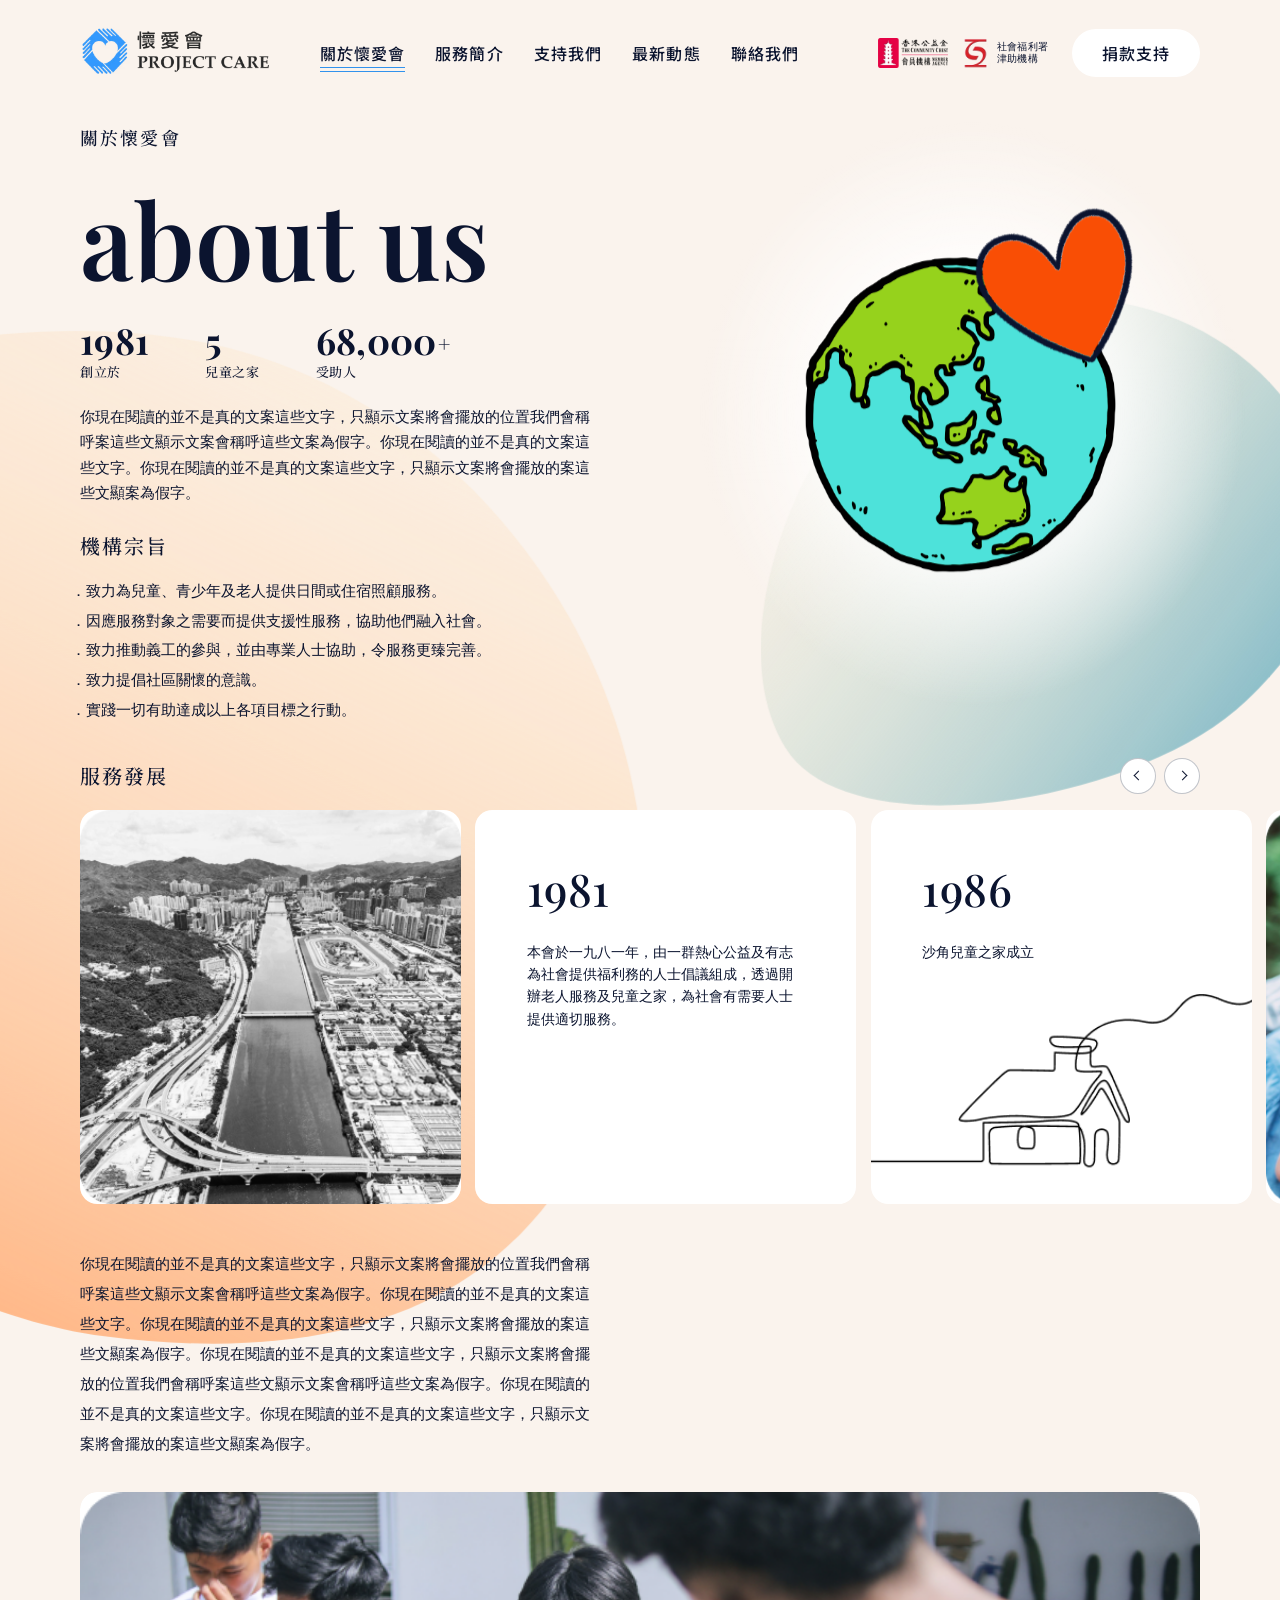
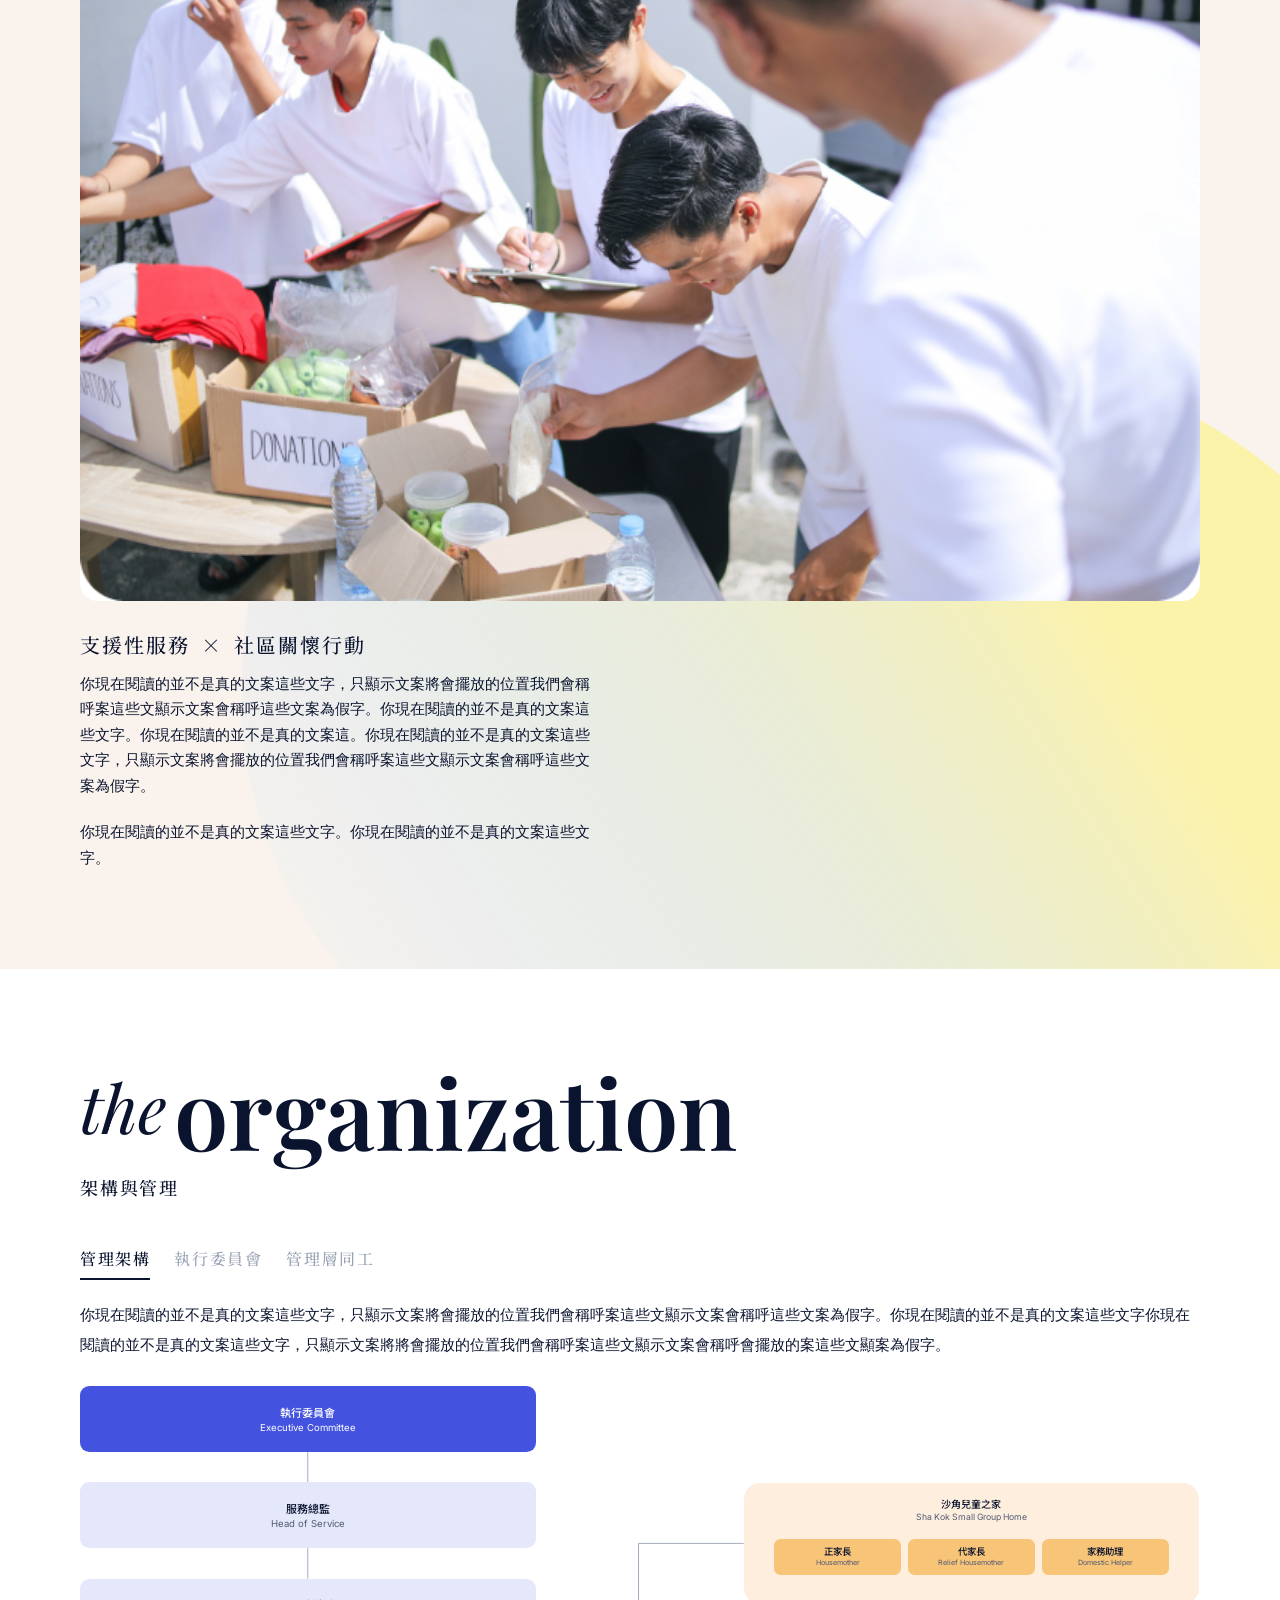
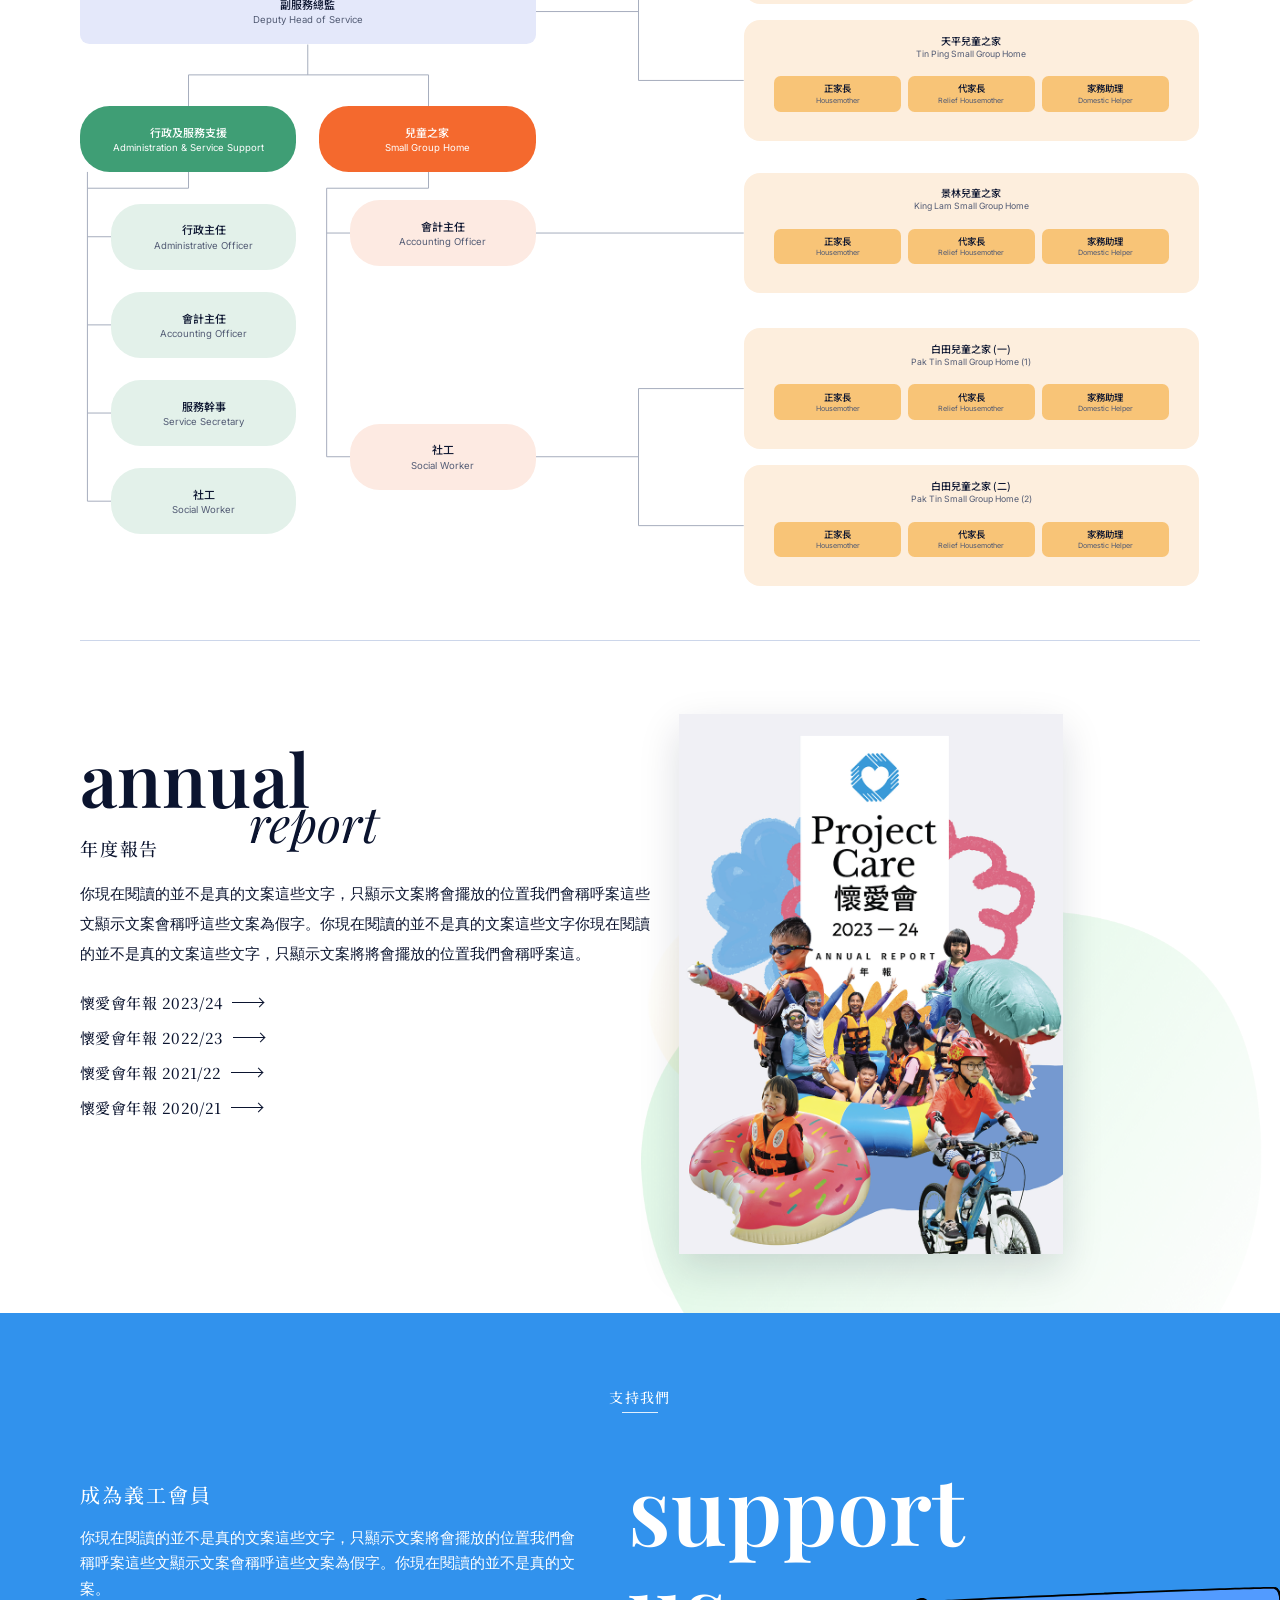
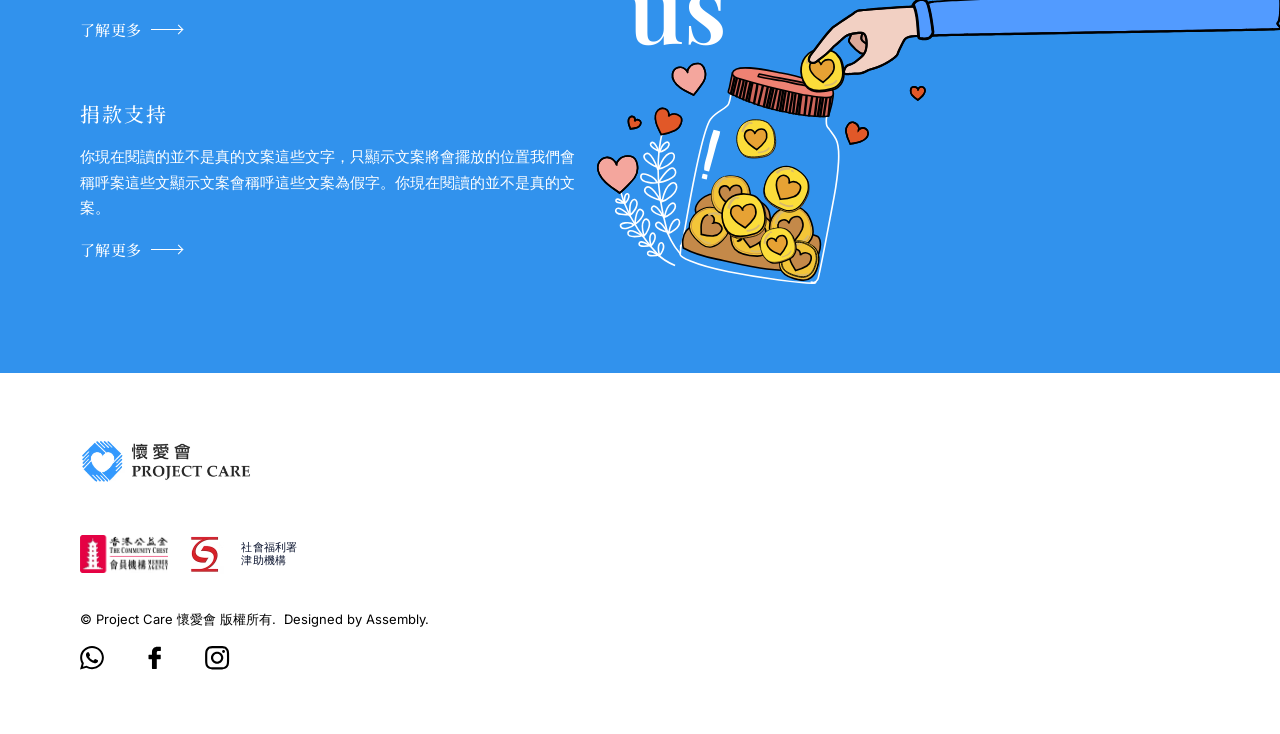
==== commit 0c8248e7: "V0.4" ====
--- a/about.html
+++ b/about.html
@@ -8,10 +8,10 @@
   <meta name="description" content="關於懷愛會 Project Care — 機構宗旨、服務發展、架構與管理及年度報告。" />
   <link rel="preconnect" href="https://fonts.googleapis.com" />
   <link rel="preconnect" href="https://fonts.gstatic.com" crossorigin />
-  <link href="https://fonts.googleapis.com/css2?family=Playfair+Display:ital,wght@0,400;0,500;0,600;0,700;1,400;1,500&family=Inter:wght@300;400;500&family=Noto+Serif+HK:wght@400;500;700&family=Noto+Sans+HK:wght@400;500;700&display=swap" rel="stylesheet" />
-  <link rel="stylesheet" href="style.css?v=6.5" />
-  <link rel="stylesheet" href="about.css?v=1.7" />
-  <link rel="preload" href="script.js?v=5.2" as="script" />
+  <link href="https://fonts.googleapis.com/css2?family=Playfair+Display:ital,wght@0,400;0,500;0,600;0,700;1,400;1,500&family=Inter:wght@300;400;500&family=Noto+Serif+HK:wght@400;500;700&family=Noto+Sans+HK:wght@300;400;500;700&display=swap" rel="stylesheet" />
+  <link rel="stylesheet" href="style.css?v=7.3" />
+  <link rel="stylesheet" href="about.css?v=1.8" />
+  <link rel="preload" href="script.js?v=5.4" as="script" />
   <!-- pre-paint: hide reveal targets before first paint (see style.css .fx-marked) -->
   <script>if(!matchMedia("(prefers-reduced-motion: reduce)").matches){document.documentElement.classList.add("js-fx");setTimeout(function(){document.documentElement.classList.add("fx-marked")},3000)}</script>
 </head>
@@ -389,13 +389,13 @@
         <img class="img i-foot-swd" src="assets/img/logo-swd.png" alt="" />
         <span class="t sans e-foot-swd-t">社會福利署<br>津助機構</span>
       </div>
-      <p class="t sans e-foot-copy">© Project Care 懷愛會 版權所有.&nbsp;&nbsp;Designed by Assembly.</p>
+      <p class="t sans e-foot-copy">© Project Care 懷愛會 版權所有.&nbsp;&nbsp;Designed by <a href="https://www.assembly.com.hk" target="_blank" rel="noopener">Assembly</a>.</p>
       <img class="img i-foot-social" src="assets/img/about-social.svg" alt="WhatsApp、Facebook 及 Instagram" />
       </div>
     </footer>
 
   </div>
 
-  <script src="script.js?v=5.2"></script>
+  <script src="script.js?v=5.4"></script>
 </body>
 </html>
--- a/style.css
+++ b/style.css
@@ -264,9 +264,11 @@
    ================================================================= */
 .i-foot-logo{left:10.469%;top:19.048%;width:14.635%;}
 .e-foot-copy{left:10.625%;top:73.651%;font-size:.781cqw;color:#000;}
+.e-foot-copy a{ color:inherit; text-decoration:none; }
+.e-foot-copy a:hover{ color:var(--blue); text-decoration:underline; text-underline-offset:.15em; }
 .i-foot-chest{left:75.417%;top:24.127%;width:5.521%;}
 .i-foot-swd{left:83.177%;top:23.175%;width:2.604%;}
-.e-foot-swd-t{left:86.198%;top:24%;font-size:.68cqw;line-height:1.2;font-weight:500;text-transform:uppercase;letter-spacing:.02em;white-space:normal;}
+.e-foot-swd-t{left:86.198%;top:26%;font-size:.68cqw;line-height:1.2;font-weight:500;text-transform:uppercase;letter-spacing:.02em;white-space:normal;}
 
 /* =================================================================
    GROUPING WRAPPERS
@@ -609,26 +611,56 @@
 
   /* ---- NAV : logo + hamburger ---- */
   .nav{ display:block; }   /* desktop makes .nav a centring flex row; stack on mobile */
-  .nav__inner{ max-width:none; padding:14px 20px; align-items:center; }
+  .nav__inner{ position:relative; z-index:2; max-width:none; padding:14px 20px; align-items:center; }
   .nav__menu,.nav__right{ display:none; }
-  .nav__logo img{ height:40px; }
-  .nav__burger{ display:flex; flex-direction:column; justify-content:center;
-    gap:5px; margin-left:auto; width:34px; height:34px; padding:6px 4px;
-    background:none; border:0; cursor:pointer; }
-  .nav__burger span{ display:block; height:2px; width:100%; background:var(--navy);
-    border-radius:2px; transition:transform .25s ease, opacity .2s ease; }
-  .nav--open .nav__burger span:nth-child(1){ transform:translateY(7px) rotate(45deg); }
-  .nav--open .nav__burger span:nth-child(2){ opacity:0; }
-  .nav--open .nav__burger span:nth-child(3){ transform:translateY(-7px) rotate(-45deg); }
-  .nav__mobile{ display:flex; flex-direction:column; gap:4px;
-    max-height:0; overflow:hidden; transition:max-height .3s ease;
-    background:var(--cream); padding:0 20px; }
-  .nav--open .nav__mobile{ max-height:340px; padding:8px 20px 20px; }
-  .nav__mobile a{ font:500 16px/1 "Noto Sans HK","Inter",sans-serif;
-    letter-spacing:.07em; color:var(--navy); text-decoration:none; padding:12px 0;
-    border-bottom:1px solid rgba(11,20,47,.08); }
-  .nav__mobile-cta{ margin-top:12px; border:0!important; text-align:center;
-    background:var(--navy); color:#fff!important; border-radius:2em; padding:14px 0!important; }
+  .nav__logo img{ height:52px; transition:filter .25s ease; }   /* +30% (was 40px) */
+  /* logo turns white once the full-screen blue panel is open, so it stays
+     legible against it */
+  .nav--open .nav__logo img{ filter:brightness(0) invert(1); }
+  /* circular button: white fill + 2 lines while closed; while open the fill
+     drops out, leaving a 50%-opacity white ring around the (now white) X —
+     same circle size both states. Always sticky (position:fixed) so it stays
+     reachable no matter how far the page has scrolled — .nav itself is only
+     position:absolute, so without this the icon would scroll out of view. */
+  .nav__burger{ position:fixed; top:14px; right:20px; z-index:2; display:flex; flex-direction:column;
+    align-items:center; justify-content:center; gap:6px; margin-left:auto;
+    width:52px; height:52px; padding:0; background:#fff; border:1px solid transparent;
+    border-radius:50%; cursor:pointer; transition:background-color .25s ease, border-color .25s ease; }   /* circle +30% (was 40px); lines unchanged */
+  .nav__burger span{ display:block; height:2px; width:16px; background:var(--navy);
+    border-radius:2px; transition:transform .25s ease, opacity .2s ease, background-color .25s ease; }
+  .nav__burger span:nth-child(2){ display:none; }   /* 3 lines → 2 */
+  .nav--open .nav__burger{ background:transparent; border-color:rgba(255,255,255,.5); }
+  .nav--open .nav__burger span{ background:#fff; }
+  .nav--open .nav__burger span:nth-child(1){ transform:translateY(4px) rotate(45deg); }
+  .nav--open .nav__burger span:nth-child(3){ transform:translateY(-4px) rotate(-45deg); }
+  /* full-screen takeover: a blue circle radiates out from the hamburger
+     (its screen position is written to --mnav-x/--mnav-y by script.js right
+     before the class toggles) — clip-path animates the reveal/hide, so no
+     JS-driven per-frame work is needed. ease-in curve = slow start, fast
+     finish, per design ("慢後快"). */
+  /* links sit ~100px below the logo, not vertically centred (user feedback
+     2026-07-16) — 216px minus a further 50px per follow-up feedback */
+  .nav__mobile{ position:fixed; z-index:1; inset:0; display:flex; flex-direction:column;
+    justify-content:flex-start; gap:17px; margin:0; padding:166px 32px 0; background:var(--blue);
+    clip-path:circle(0px at var(--mnav-x, calc(100% - 37px)) var(--mnav-y, 31px));
+    transition:clip-path .65s cubic-bezier(.55,.055,.675,.19);
+    pointer-events:none; }
+  .nav--open .nav__mobile{
+    clip-path:circle(150% at var(--mnav-x, calc(100% - 37px)) var(--mnav-y, 31px));
+    pointer-events:auto; }
+  /* thinner weight (300, no divider lines between items (user feedback 2026-07-16);
+     +20% size (was 26px) */
+  .nav__mobile a{ font:300 31px/1 "Noto Sans HK","Inter",sans-serif;
+    letter-spacing:.06em; color:#fff; text-decoration:none; padding:6px 0; }
+  /* pinned 30px above the true bottom edge, independent of the link stack above it.
+     NOTE: selector must be ".nav__mobile a.nav__mobile-cta" (0,2,1) — plain
+     ".nav__mobile-cta" (0,1,0) loses the cascade to ".nav__mobile a" (0,1,1)
+     above, silently no-op'ing font-size/weight here (bug found 2026-07-16). */
+  .nav__mobile a.nav__mobile-cta{ position:absolute; left:32px; right:32px; bottom:30px; margin:0;
+    border:0!important; text-align:center; font-size:16px;   /* -50% vs the 31px links */
+    background:#fff; color:var(--blue)!important; border-radius:2em; padding:16px 0!important;
+    font-weight:600; }   /* a touch bolder than the 300 links */
+  html.nav-lock,body.nav-lock{ overflow:hidden; }
 
   /* ---- shared mobile type roles ---- */
   .disp{ font-size:72px; line-height:1.0; }
@@ -843,4 +875,5 @@
   .photo-frame__img{ transition:none; }
   a:hover .photo-frame__img,
   .s-card:has(a:hover) .photo-frame__img{ transform:none; }
-}
+  .nav__mobile{ transition:none; }
+}
--- a/about.css
+++ b/about.css
@@ -170,7 +170,8 @@
 .staff-col .role-label{ margin:0; }
 
 /* ---- tab 1 : 管理架構 (org chart) ---- */
-.chart-scroll{ width:100%; overflow-x:auto; }
+.chart-scroll{ width:100%; overflow-x:auto; overscroll-behavior-x:contain; scrollbar-width:none; }
+.chart-scroll::-webkit-scrollbar{ display:none; }
 .chart{ position:relative; width:100%; min-width:760px; aspect-ratio:1512/1080;
   font-size:.781cqw; }
 .chart__lines{ position:absolute; inset:0; width:100%; height:100%; }
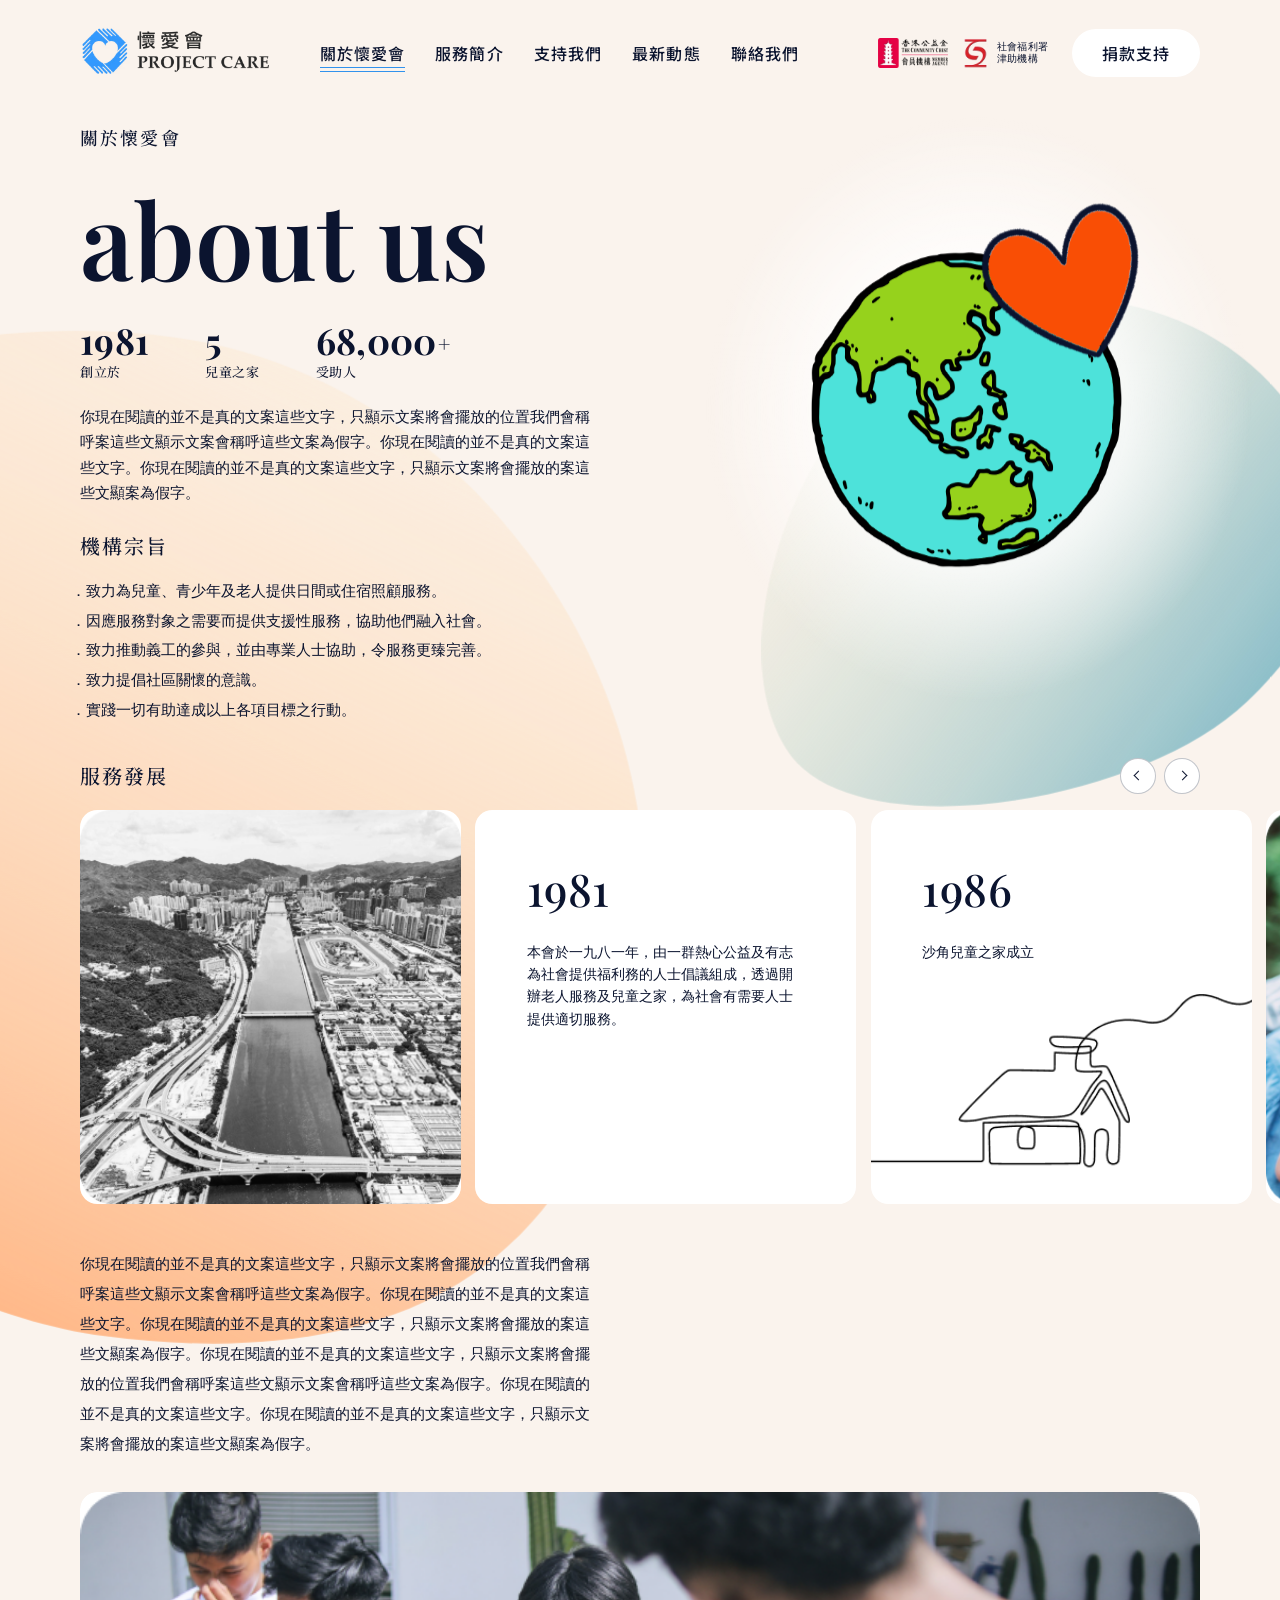
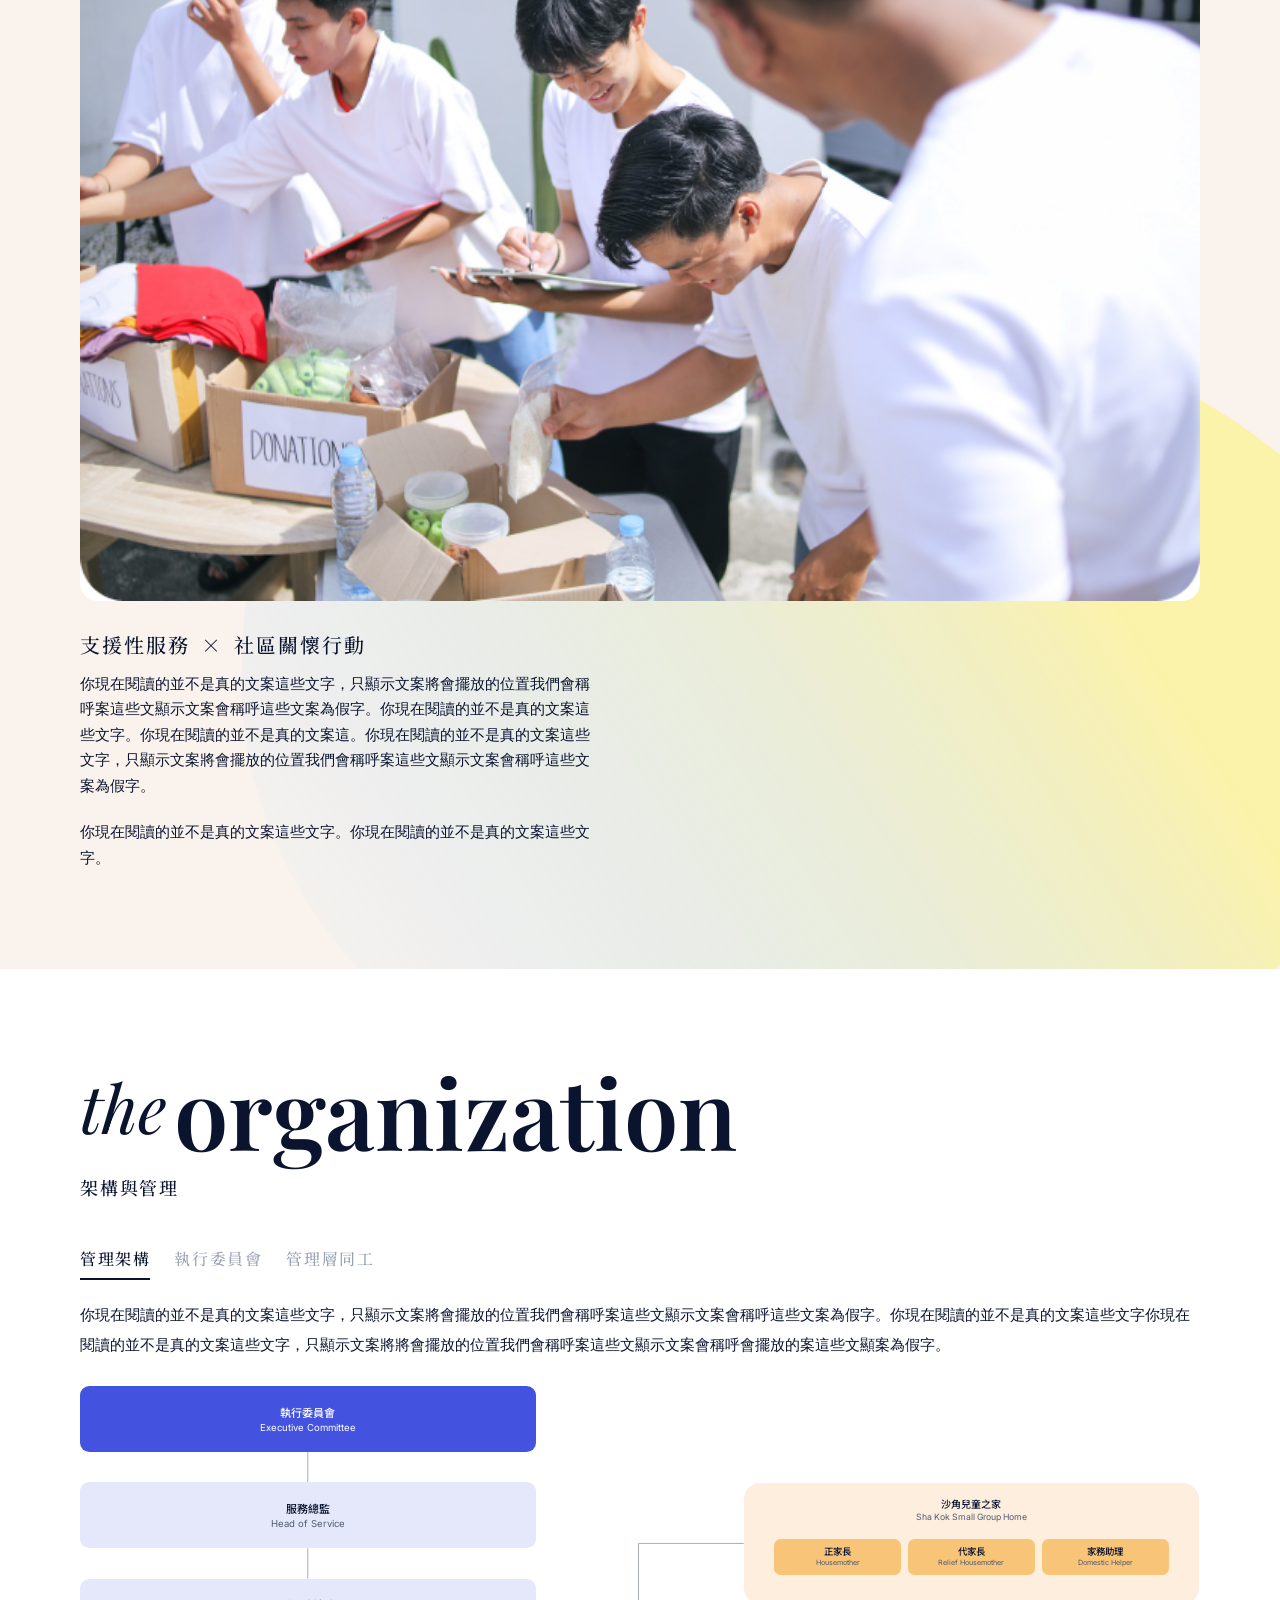
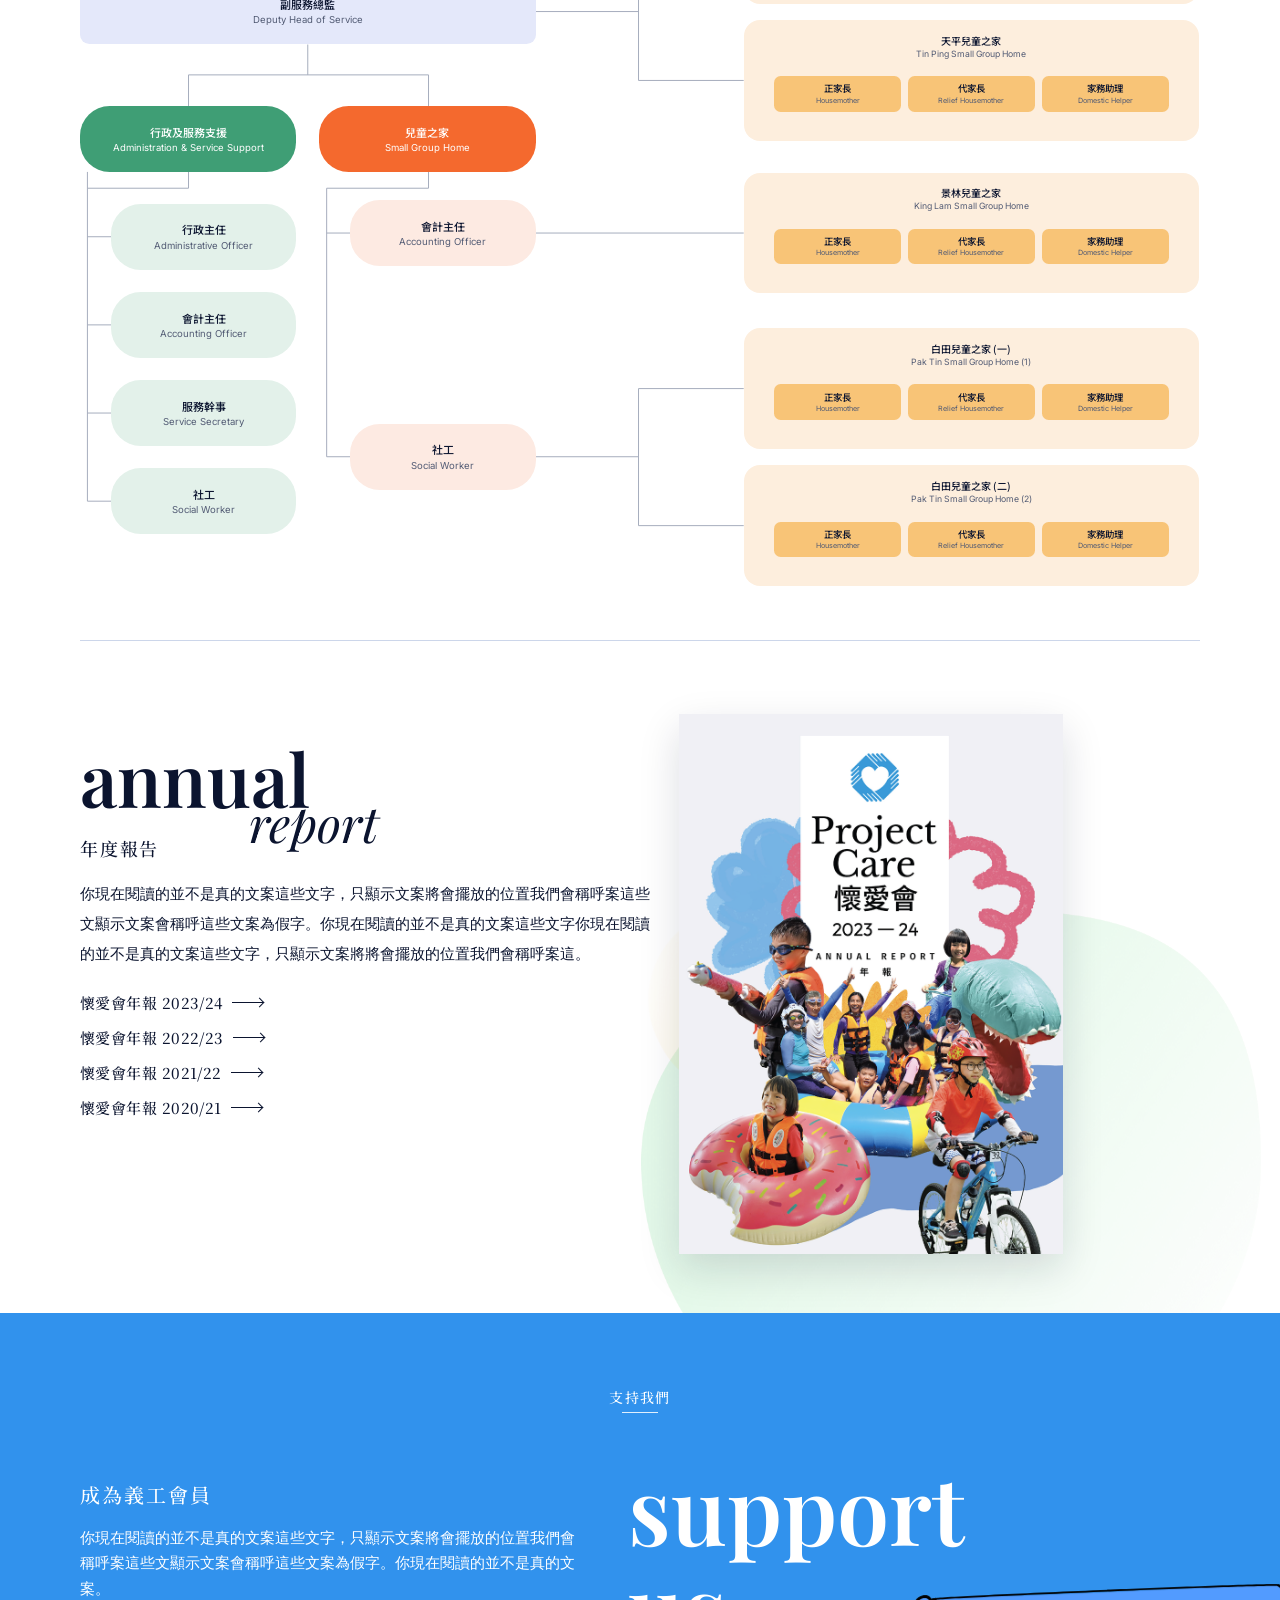
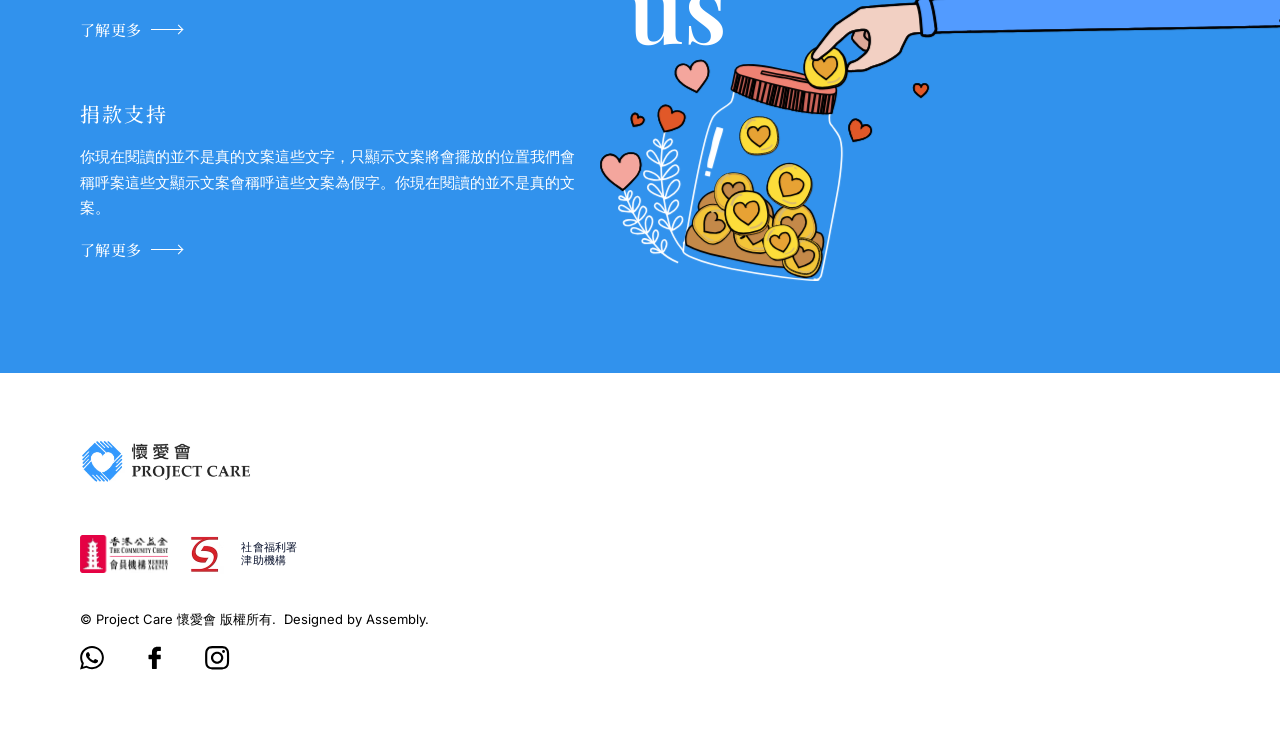
==== commit 480f1ce1: "V0.5" ====
--- a/about.html
+++ b/about.html
@@ -9,9 +9,9 @@
   <link rel="preconnect" href="https://fonts.googleapis.com" />
   <link rel="preconnect" href="https://fonts.gstatic.com" crossorigin />
   <link href="https://fonts.googleapis.com/css2?family=Playfair+Display:ital,wght@0,400;0,500;0,600;0,700;1,400;1,500&family=Inter:wght@300;400;500&family=Noto+Serif+HK:wght@400;500;700&family=Noto+Sans+HK:wght@300;400;500;700&display=swap" rel="stylesheet" />
-  <link rel="stylesheet" href="style.css?v=7.3" />
+  <link rel="stylesheet" href="style.css?v=7.8" />
   <link rel="stylesheet" href="about.css?v=1.8" />
-  <link rel="preload" href="script.js?v=5.4" as="script" />
+  <link rel="preload" href="script.js?v=5.7" as="script" />
   <!-- pre-paint: hide reveal targets before first paint (see style.css .fx-marked) -->
   <script>if(!matchMedia("(prefers-reduced-motion: reduce)").matches){document.documentElement.classList.add("js-fx");setTimeout(function(){document.documentElement.classList.add("fx-marked")},3000)}</script>
 </head>
@@ -396,6 +396,6 @@
 
   </div>
 
-  <script src="script.js?v=5.4"></script>
+  <script src="script.js?v=5.7"></script>
 </body>
 </html>
--- a/style.css
+++ b/style.css
@@ -161,20 +161,22 @@
 .e-wl-the   {left:55.417%;top:76.708%;font-size:3.854cqw;font-weight:400;font-style:italic;line-height:1.378;}
 
 .e-intro-sub{left:10.625%;top:36.466%;font-size:1.302cqw;letter-spacing:.1em;}
-.e-intro-b1{left:10.625%;top:38.687%;width:18.698%;font-size:.781cqw;}
+.e-intro-b1{left:10.625%;top:38.687%;width:25.382%;font-size:.781cqw;}   /* 4 grid columns */
 .e-intro-div{left:10.625%;top:46.140%;width:18.698%;}
+/* stats compressed into the same 4-col block as the body text above/below —
+   lefts are grid column starts 1/2/3 of that block (68,000+ ends inside col 4) */
 .e-stat1n{left:10.573%;top:49.778%;font-size:2.865cqw;}
 .e-stat1l{left:10.573%;top:53.150%;font-size:.938cqw;}
-.e-stat2n{left:22.552%;top:49.690%;font-size:2.865cqw;}
-.e-stat2l{left:22.552%;top:53.150%;font-size:.938cqw;}
-.e-stat3n{left:30.573%;top:49.778%;font-size:2.865cqw;}
-.e-stat3l{left:30.625%;top:53.150%;font-size:.938cqw;}
-.e-intro-b2{left:10.625%;top:55.146%;width:32.031%;font-size:.781cqw;}
-.e-intro-about{left:10.573%;top:58.516%;font-size:.938cqw;}
+.e-stat2n{left:19.4%;top:49.690%;font-size:2.865cqw;}   /* optically centred between 1981 and 68,000+ (col-2 start sat too close to 1981) */
+.e-stat2l{left:19.4%;top:53.150%;font-size:.938cqw;}
+.e-stat3n{left:25.2%;top:49.778%;font-size:2.865cqw;}   /* 68,000+ right edge lands on the 4-col right edge (36.007%) */
+.e-stat3l{left:25.2%;top:53.150%;font-size:.938cqw;}
+.e-intro-b2{left:10.625%;top:55.146%;width:25.382%;font-size:.781cqw;}   /* 4 grid columns, matches e-intro-b1 */
+.e-intro-about{left:10.573%;top:59.6%;font-size:.938cqw;}   /* gap under e-intro-b2 tuned to match the 服務簡介 link's 25px; L tier re-nudges (text wraps deeper there) */
 
 .e-wl-tag{left:57.292%;top:83.005%;font-size:1.510cqw;}
 .e-wl-tag2{left:68.229%;top:83.005%;font-size:1.510cqw;}
-.e-wl-body{left:57.292%;top:85.359%;width:25.365%;font-size:.781cqw;}
+.e-wl-body{left:57.292%;top:85.359%;width:25.382%;font-size:.781cqw;}   /* 4 grid columns */
 .e-wl-link{left:57.292%;top:88.685%;font-size:.938cqw;}
 
 .i-hero-hand{left:45%;top:7%;width:54%;z-index:2;}  /* hero hand + 45th heart, full image (not cut at right) */
@@ -220,8 +222,8 @@
 .e-c1-s1,.e-c1-s2,.e-c1-s3,.e-c2-s1{ font-weight:400; letter-spacing:.02em; }
 
 .i-photo-kids{left:15.990%;top:26.500%;width:33.333%;height:25.625%;}
-.e-c1-h{left:53.594%;top:26.184%;font-size:1.510cqw;}
-.e-c1-b{left:53.594%;top:29.188%;width:23.073%;font-size:.781cqw;}
+.e-c1-h{left:53.594%;top:26.75%;font-size:1.510cqw;}   /* heading sits just below the photo's top edge, not above it */
+.e-c1-b{left:53.594%;top:29.5%;width:25.382%;font-size:.781cqw;}   /* 4 grid columns */
 .e-c1-s1{left:53.333%;top:33.188%;font-size:2.344cqw;}
 .e-c1-s2{left:60.990%;top:33.188%;font-size:2.344cqw;}
 .e-c1-s3{left:67.708%;top:33.188%;font-size:2.344cqw;}
@@ -233,8 +235,8 @@
 .i-svc-family{left:66.794%;top:35.500%;width:18.065%;}
 
 .i-photo-cycling{left:50.625%;top:60.250%;width:33.333%;height:25.625%;}
-.e-c2-h{left:17.135%;top:59.746%;font-size:1.510cqw;}
-.e-c2-b{left:17.135%;top:62.750%;width:23.073%;font-size:.781cqw;}
+.e-c2-h{left:17.135%;top:60.31%;font-size:1.510cqw;}   /* heading sits just below the photo's top edge, not above it */
+.e-c2-b{left:17.135%;top:63.06%;width:25.382%;font-size:.781cqw;}   /* 4 grid columns */
 .e-c2-s1{left:17.292%;top:67.125%;font-size:2.344cqw;}
 .e-c2-tag{left:25.521%;top:68.750%;font-size:1.198cqw;}
 .e-c2-tag .x{ color:currentColor; margin:0 .5em; }
@@ -263,7 +265,7 @@
    FOOTER   (1920 x 315)
    ================================================================= */
 .i-foot-logo{left:10.469%;top:19.048%;width:14.635%;}
-.e-foot-copy{left:10.625%;top:73.651%;font-size:.781cqw;color:#000;}
+.e-foot-copy{left:10.625%;top:79.17%;font-size:.781cqw;color:#000;}   /* bottom gap trimmed 30% (58px→41px at 1920) */
 .e-foot-copy a{ color:inherit; text-decoration:none; }
 .e-foot-copy a:hover{ color:var(--blue); text-decoration:underline; text-underline-offset:.15em; }
 .i-foot-chest{left:75.417%;top:24.127%;width:5.521%;}
@@ -541,17 +543,19 @@
 @media (min-width:1440px) and (max-width:1919px){
   /* body stepped to 14px + boxes widened to stay ~2 lines, followers nudged
      down a touch so the slightly taller text never reaches the buttons/stats */
-  .e-intro-b1{ width:25%; font-size:14px; }
-  .e-intro-b2{ width:43%; font-size:14px; }
-  .e-wl-body{ width:34%; font-size:14px; }
+  .e-intro-b1{ width:25.382%; font-size:14px; }   /* 4 grid columns, matches XL tier */
+  .e-intro-b2{ width:25.382%; font-size:14px; }
+  /* 14px text wraps one line deeper here than at XL — keep the link clear of it */
+  .e-intro-about{ top:60.5%; }
+  .e-wl-body{ width:25.382%; font-size:14px; }   /* 4 grid columns */
   .e-wl-link{ top:90.5%; }
-  .e-c1-b{ width:31%; font-size:14px; }
+  .e-c1-b{ width:25.382%; font-size:14px; }
   .e-c1-s1,.e-c1-s2,.e-c1-s3{ top:35.5%; }
   .e-c1-star{ top:37%; }
   .e-c1-l1,.e-c1-l2,.e-c1-l3{ top:39%; font-size:11px; }
   .i-svc-family{ top:38%; }
   .e-c1-link{ top:42.5%; }
-  .e-c2-b{ width:31%; font-size:14px; }
+  .e-c2-b{ width:25.382%; font-size:14px; }
   .e-c2-s1{ top:68%; }
   .e-c2-tag{ top:69.5%; }
   .e-c2-l1{ top:71.5%; font-size:11px; }
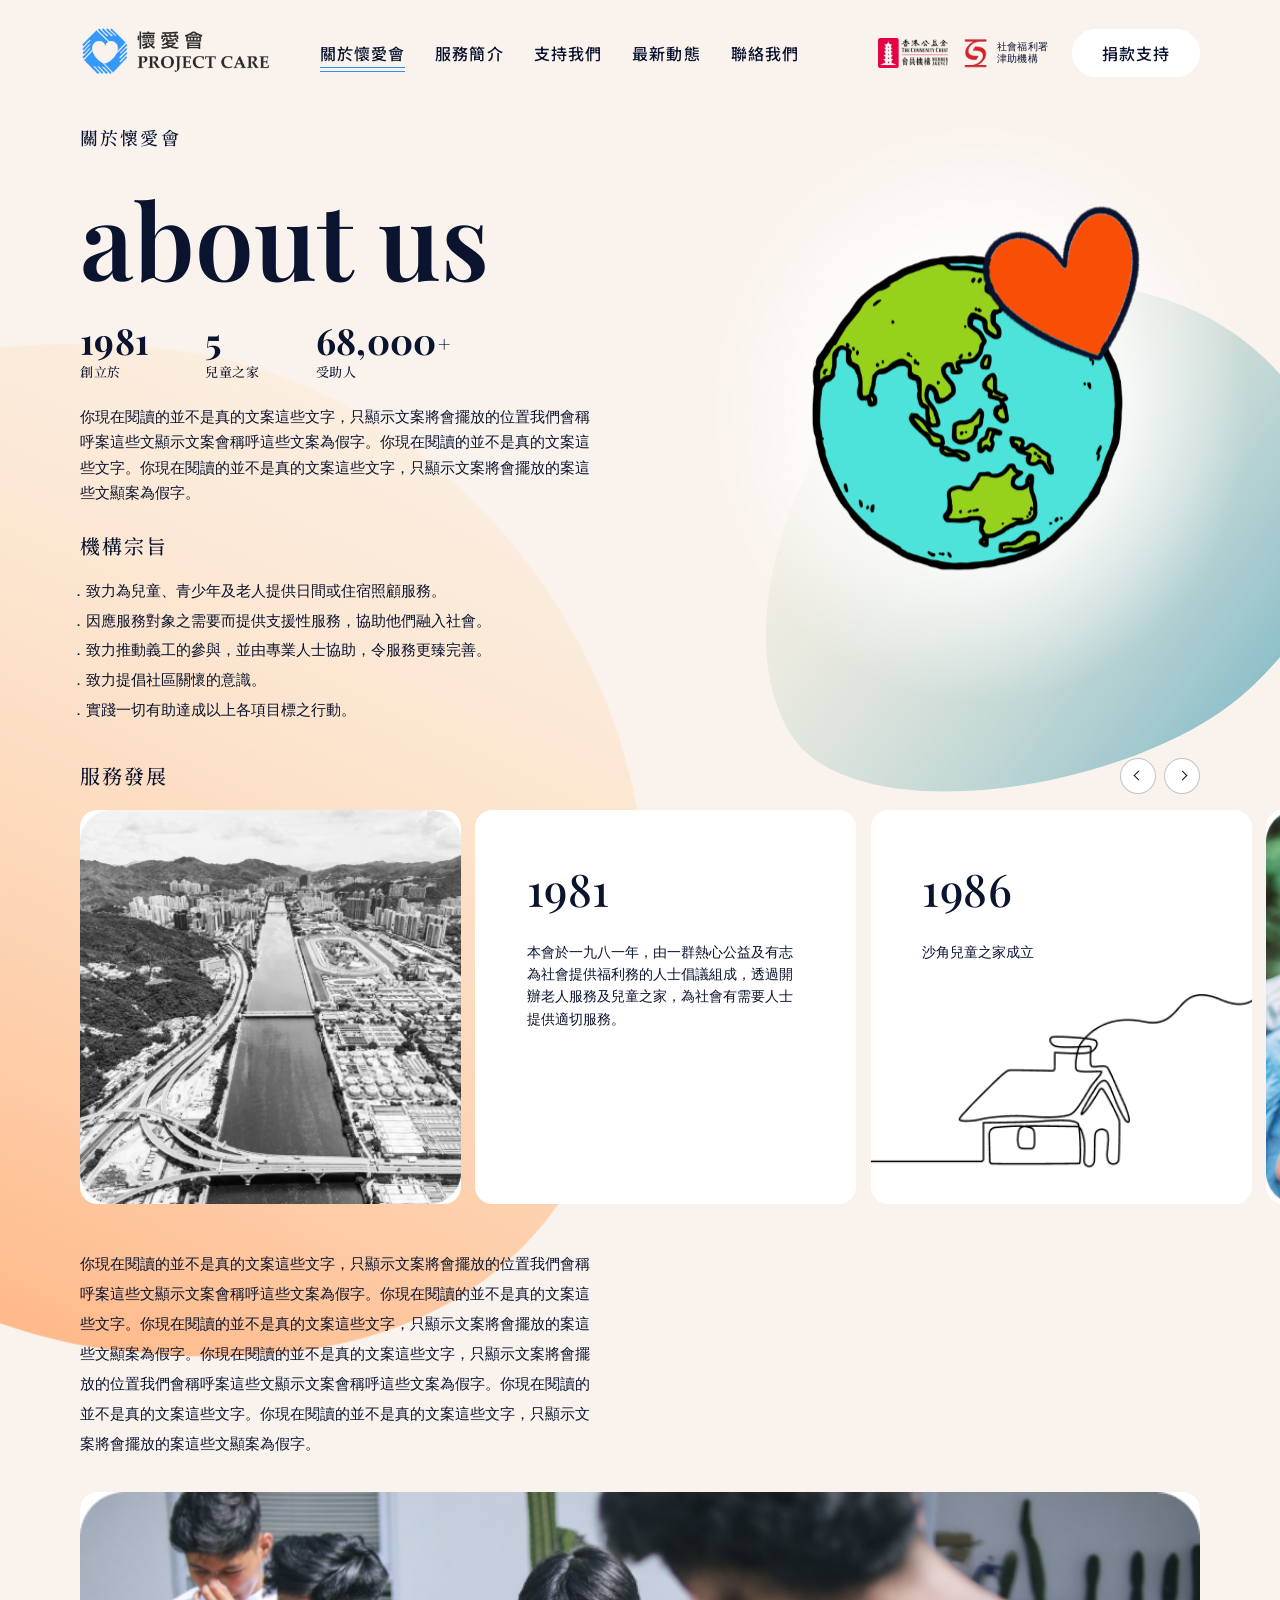
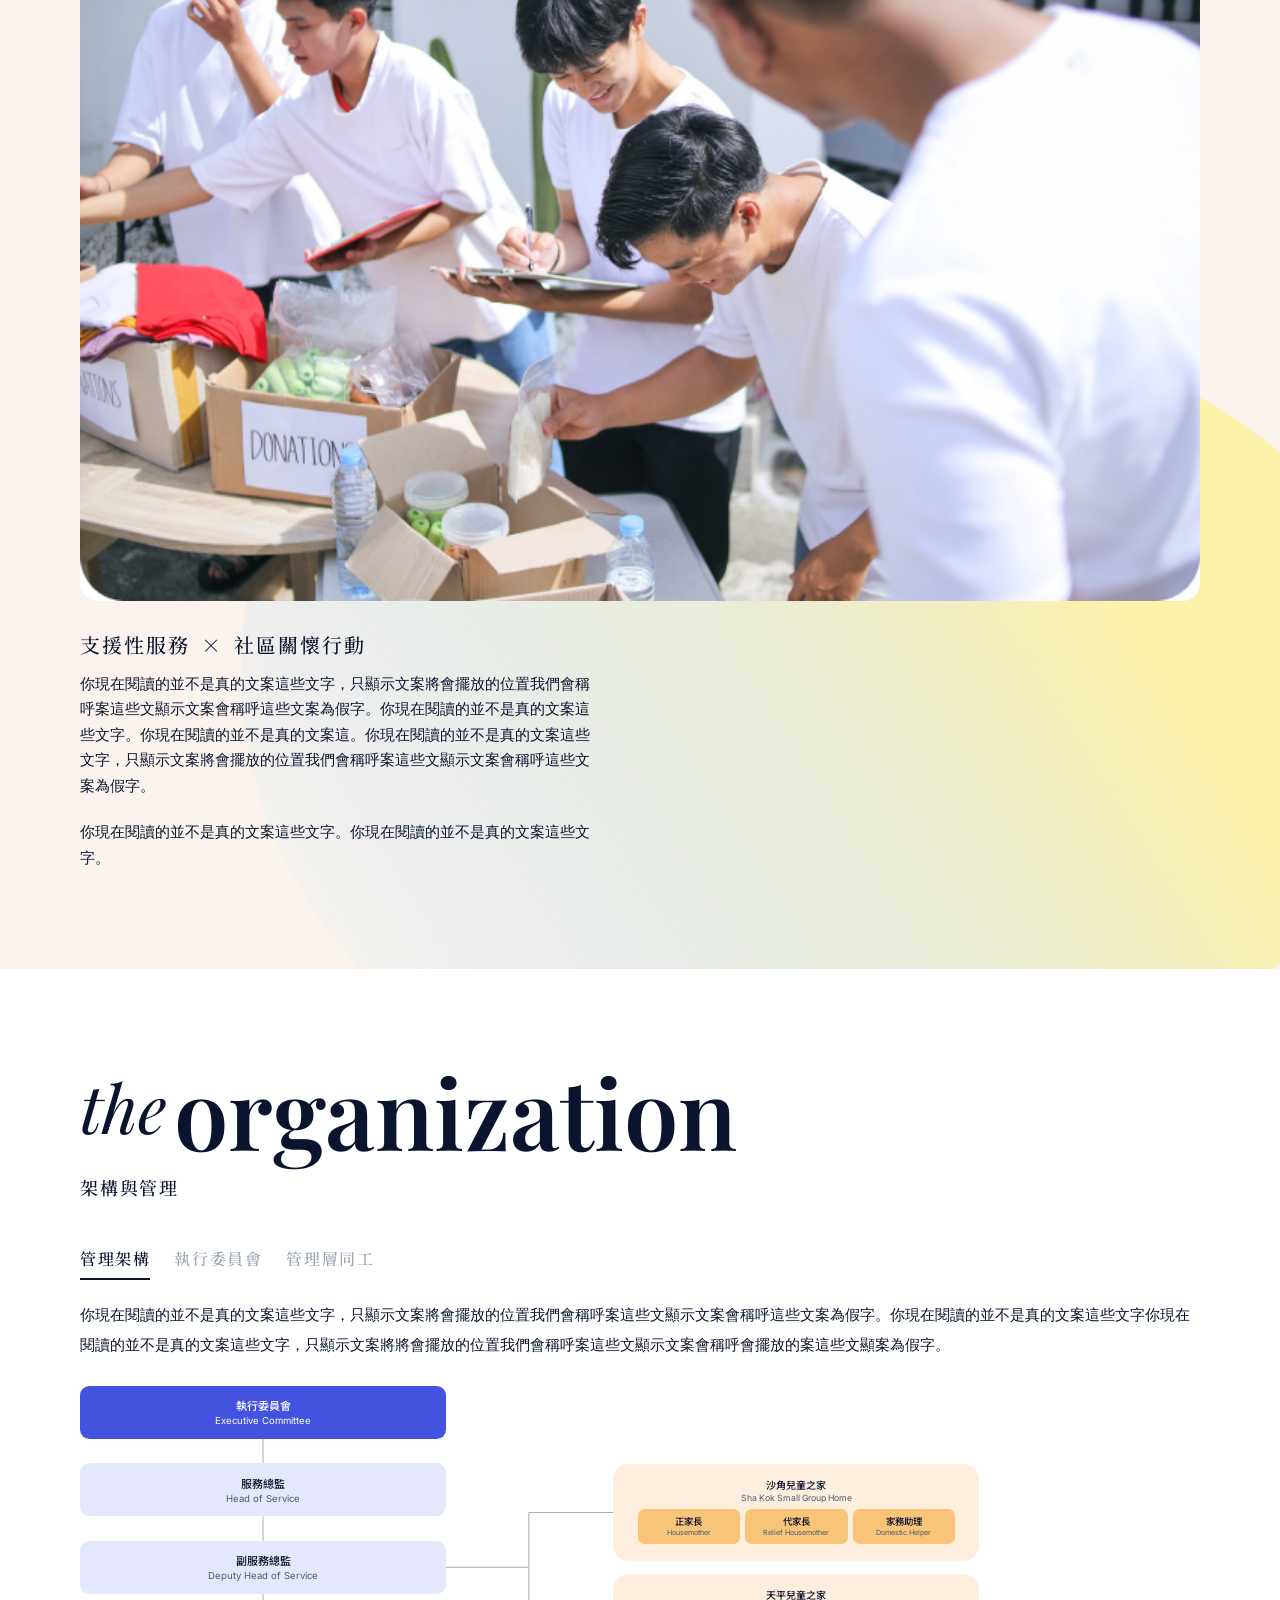
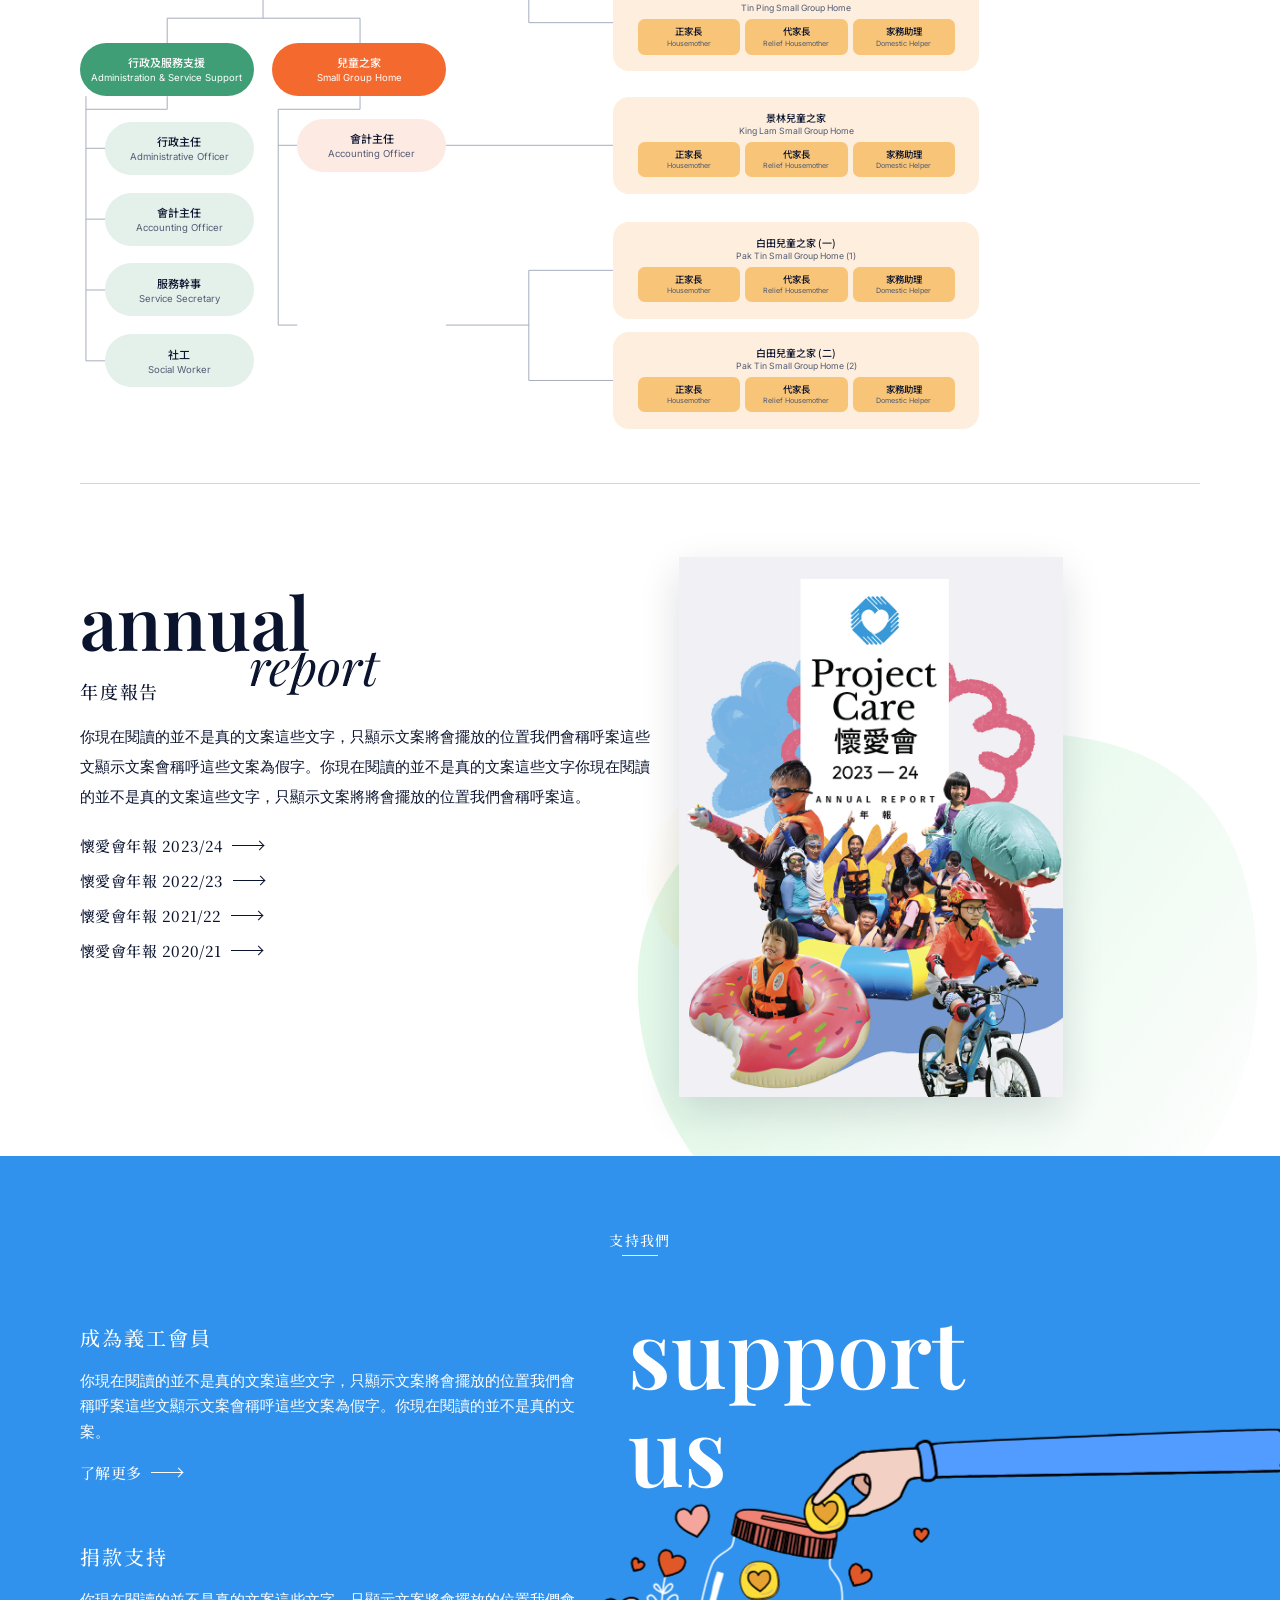
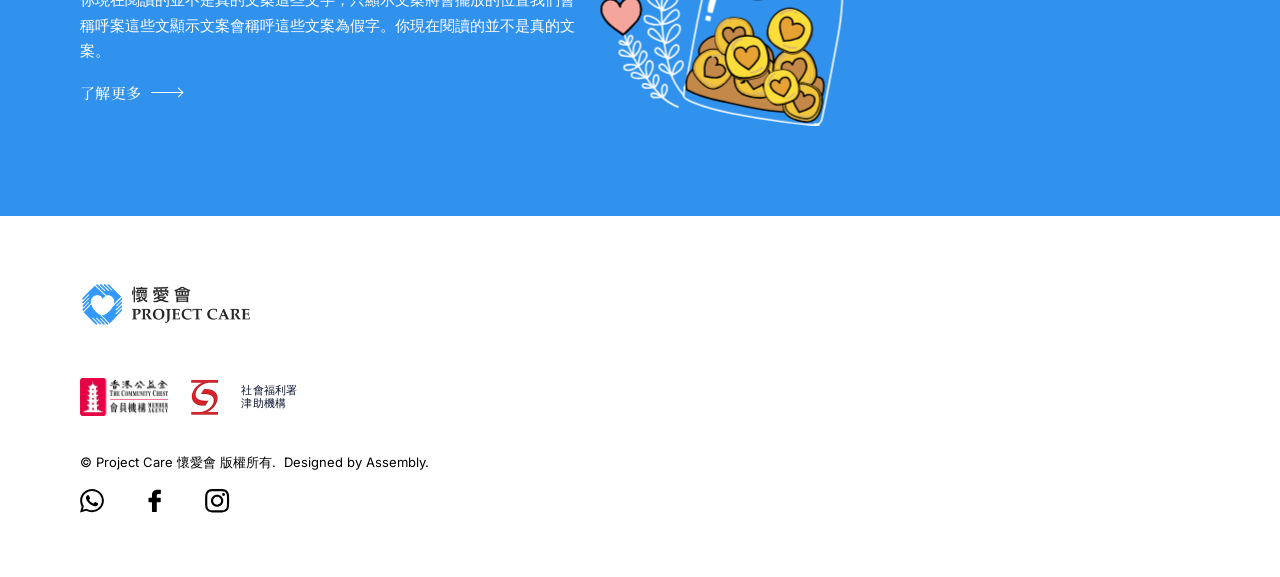
==== commit c9109958: "v0.6" ====
--- a/about.html
+++ b/about.html
@@ -9,8 +9,8 @@
   <link rel="preconnect" href="https://fonts.googleapis.com" />
   <link rel="preconnect" href="https://fonts.gstatic.com" crossorigin />
   <link href="https://fonts.googleapis.com/css2?family=Playfair+Display:ital,wght@0,400;0,500;0,600;0,700;1,400;1,500&family=Inter:wght@300;400;500&family=Noto+Serif+HK:wght@400;500;700&family=Noto+Sans+HK:wght@300;400;500;700&display=swap" rel="stylesheet" />
-  <link rel="stylesheet" href="style.css?v=7.8" />
-  <link rel="stylesheet" href="about.css?v=1.8" />
+  <link rel="stylesheet" href="style.css?v=7.9" />
+  <link rel="stylesheet" href="about.css?v=1.9" />
   <link rel="preload" href="script.js?v=5.7" as="script" />
   <!-- pre-paint: hide reveal targets before first paint (see style.css .fx-marked) -->
   <script>if(!matchMedia("(prefers-reduced-motion: reduce)").matches){document.documentElement.classList.add("js-fx");setTimeout(function(){document.documentElement.classList.add("fx-marked")},3000)}</script>
--- a/style.css
+++ b/style.css
@@ -647,10 +647,12 @@
   .nav__mobile{ position:fixed; z-index:1; inset:0; display:flex; flex-direction:column;
     justify-content:flex-start; gap:17px; margin:0; padding:166px 32px 0; background:var(--blue);
     clip-path:circle(0px at var(--mnav-x, calc(100% - 37px)) var(--mnav-y, 31px));
-    transition:clip-path .65s cubic-bezier(.55,.055,.675,.19);
+    visibility:hidden;   /* fully gone when closed — clip-path alone left the blue layer "present", tinting iOS Safari's toolbar blue after the menu closed (and links stayed tabbable) */
+    transition:clip-path .65s cubic-bezier(.55,.055,.675,.19), visibility 0s .65s;
     pointer-events:none; }
   .nav--open .nav__mobile{
     clip-path:circle(150% at var(--mnav-x, calc(100% - 37px)) var(--mnav-y, 31px));
+    visibility:visible; transition:clip-path .65s cubic-bezier(.55,.055,.675,.19), visibility 0s 0s;
     pointer-events:auto; }
   /* thinner weight (300, no divider lines between items (user feedback 2026-07-16);
      +20% size (was 26px) */
--- a/about.css
+++ b/about.css
@@ -314,7 +314,10 @@
   .member-card b{ font-size:16px; }
   .member-card i{ font-size:13px; }
   .member-card{ border-radius:14px; padding:16px 18px 16px 28px; }
-  .chart{ font-size:11px; min-width:900px; }
+  /* explicit width+height (900×1080/1512): Safari resolves aspect-ratio
+     against the pre-min-width 100% width inside the overflow-x scroller,
+     stretching the chart vertically — pin both axes instead */
+  .chart{ font-size:11px; width:900px; min-width:900px; height:643px; aspect-ratio:auto; }
   .cmte-h{ font-size:19px; margin:2cqw 0 3cqw; }
   .cmte-role{ font-size:11px; }
   .cmte-card b{ font-size:16px; }
@@ -381,7 +384,9 @@
     padding-left:20px; scroll-padding-left:20px; }
   .a-tl__card{ width:66vw; height:68vw; border-radius:16px; scroll-snap-align:start; }
   .a-tl__year{ font-size:30px; margin:26px 0 0 24px; }
-  .a-tl__body{ font-size:13px; line-height:1.75; margin:12px 26px 0 24px; }
+  /* width:auto beats style.css's mobile .sans{width:100%} (same specificity,
+     this file loads later) — 100% + side margins overflowed the card */
+  .a-tl__body{ width:auto; font-size:13px; line-height:1.75; margin:12px 26px 0 24px; }
   .a-para{ order:10; margin-bottom:26px; }
   .a-photo{ order:11; width:100%; border-radius:12px; margin-bottom:26px; }
   .a-tagline{ order:12; position:static; flex-wrap:wrap; gap:4px 0; margin-bottom:16px; }
@@ -401,7 +406,8 @@
   .member-card b{ font-size:15px; }
   .member-card i{ font-size:12px; }
   .staff-grid{ grid-template-columns:1fr; row-gap:26px; }
-  .chart{ font-size:10px; min-width:820px; }
+  /* pinned both axes for Safari (see the M/S-tier note above); 820×1080/1512 */
+  .chart{ font-size:10px; width:820px; min-width:820px; height:586px; aspect-ratio:auto; }
   .cmte-h{ font-size:17px; margin:6px 0 18px; }
   .cmte-grid{ grid-template-columns:1fr; row-gap:14px; }
   .cmte-card{ min-height:96px; border-radius:16px; }
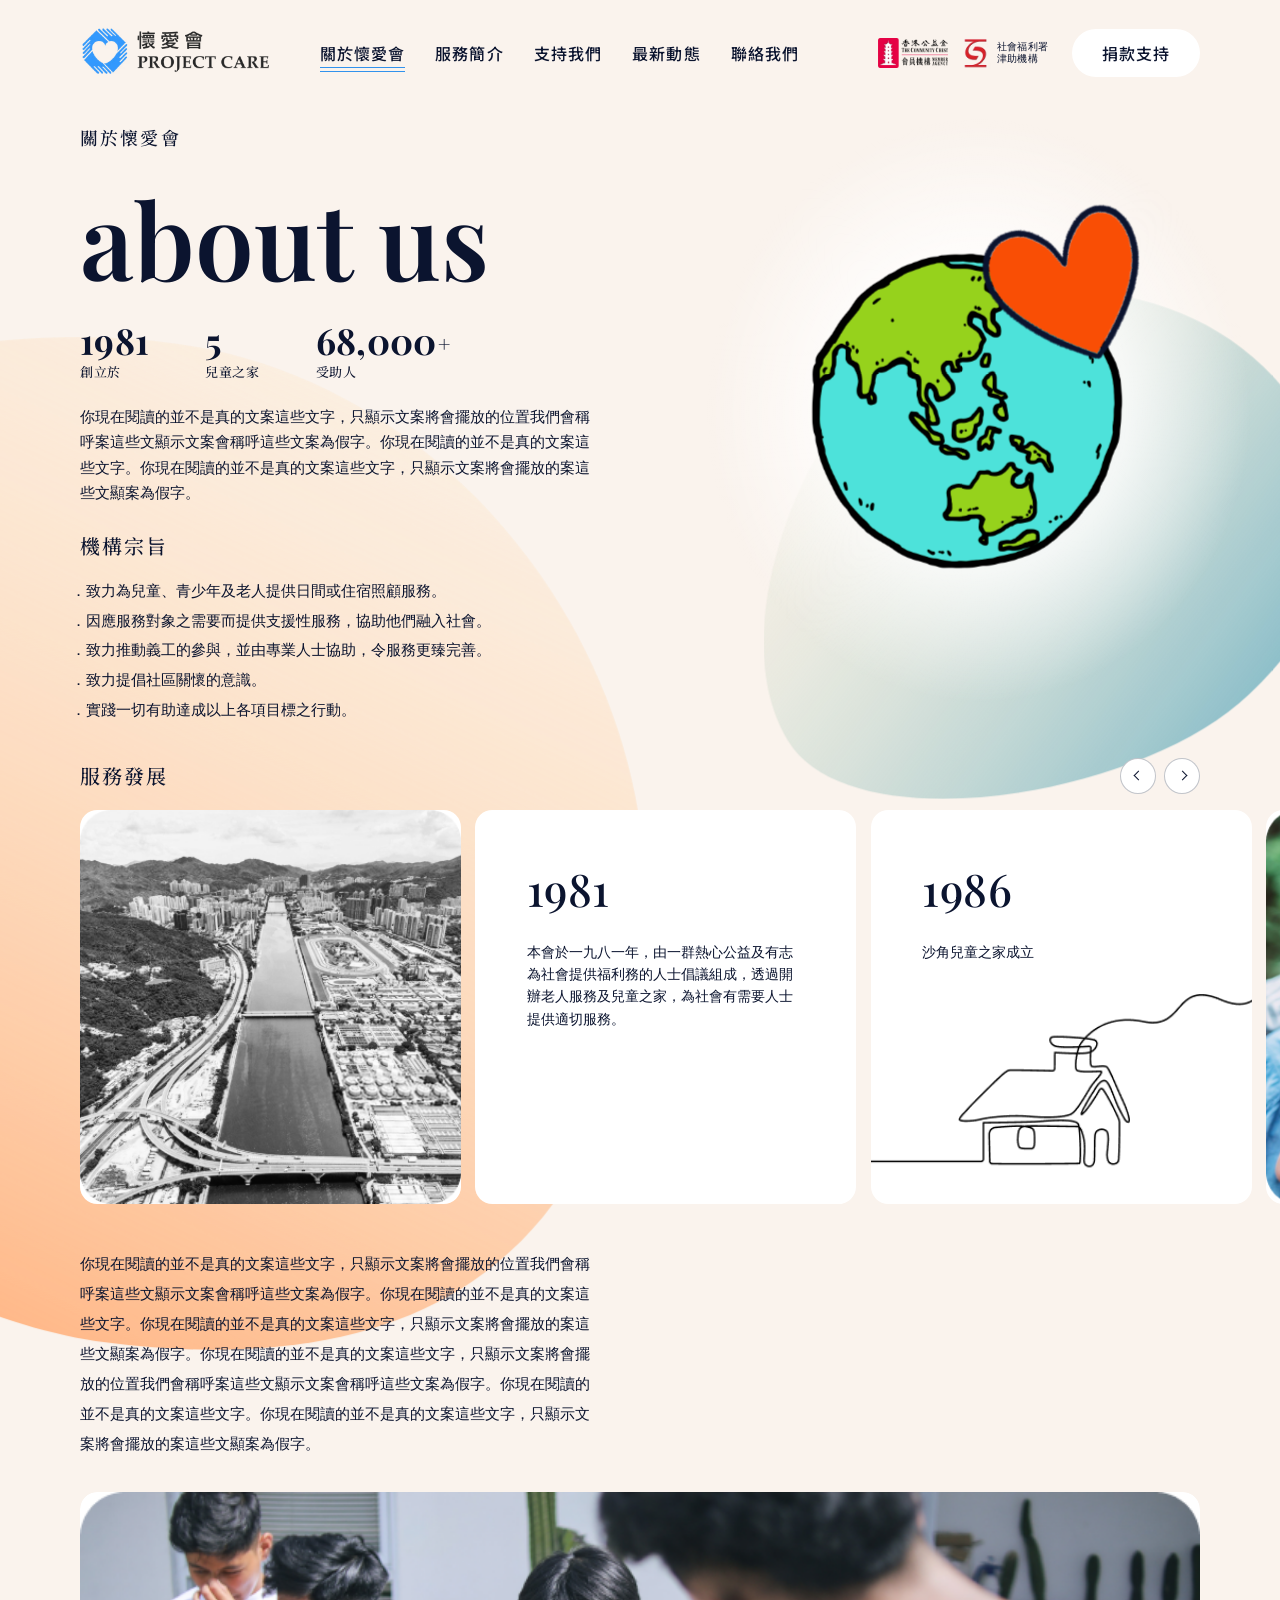
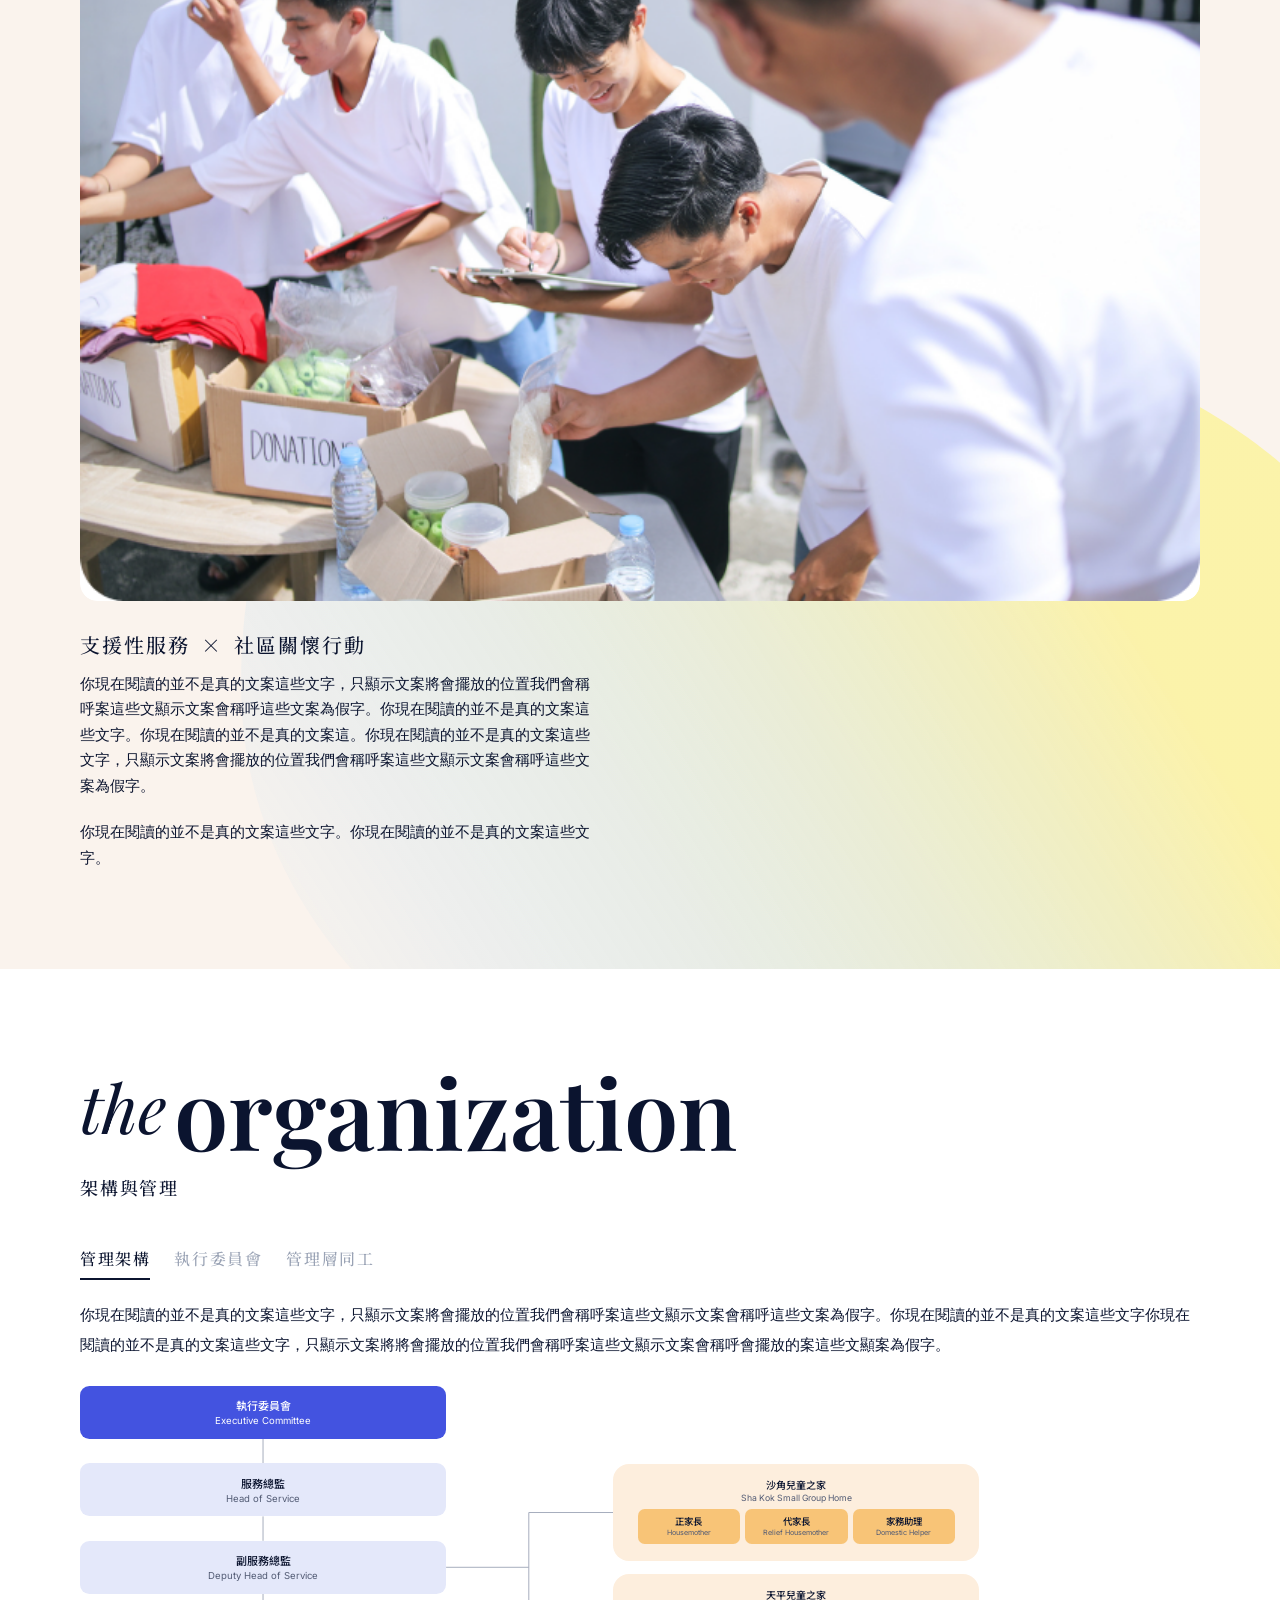
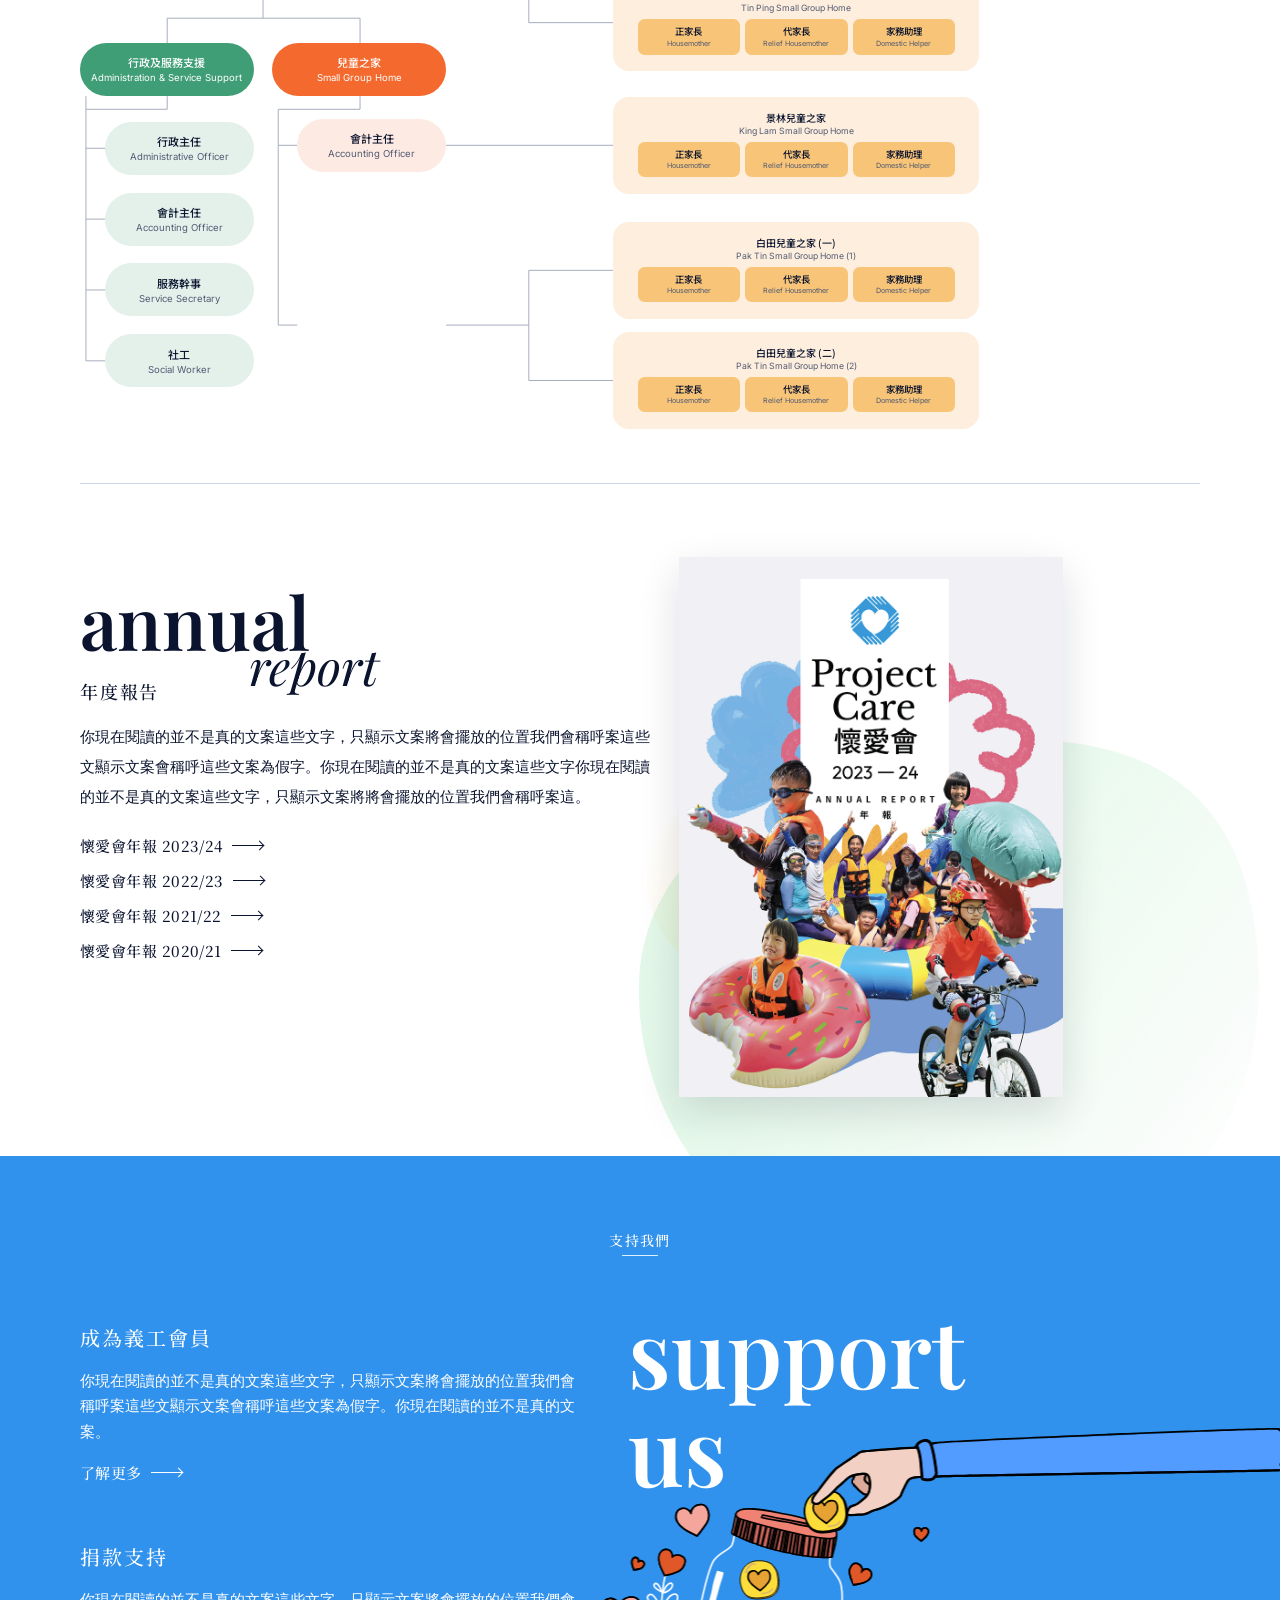
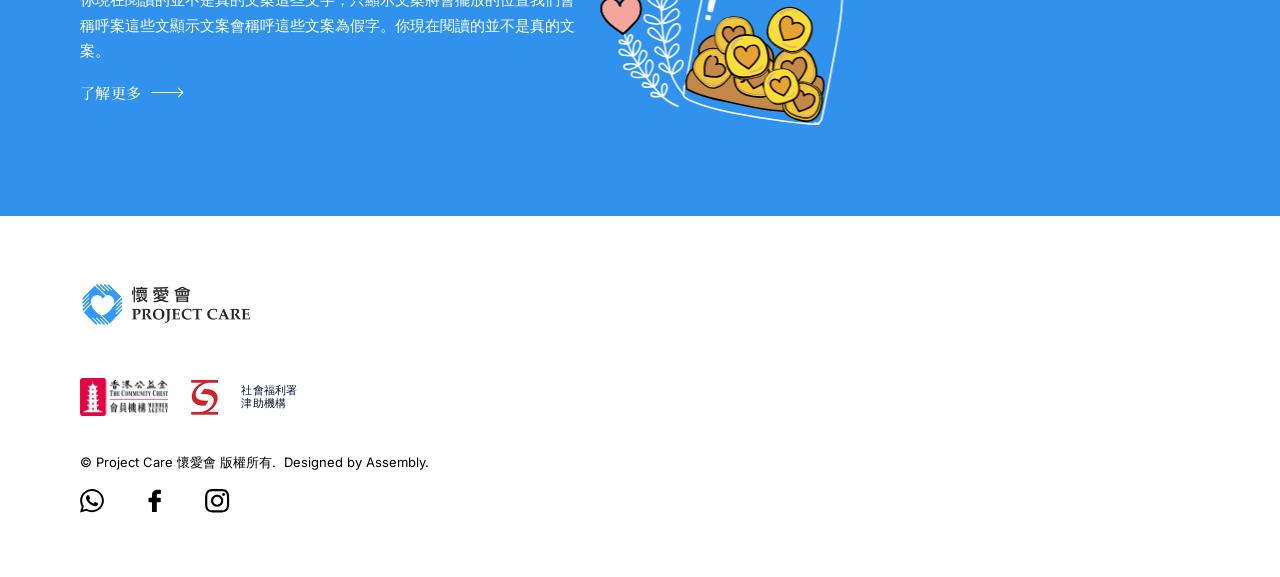
==== commit 4af9b9f4: "V0.7" ====
--- a/about.html
+++ b/about.html
@@ -10,7 +10,7 @@
   <link rel="preconnect" href="https://fonts.gstatic.com" crossorigin />
   <link href="https://fonts.googleapis.com/css2?family=Playfair+Display:ital,wght@0,400;0,500;0,600;0,700;1,400;1,500&family=Inter:wght@300;400;500&family=Noto+Serif+HK:wght@400;500;700&family=Noto+Sans+HK:wght@300;400;500;700&display=swap" rel="stylesheet" />
   <link rel="stylesheet" href="style.css?v=7.9" />
-  <link rel="stylesheet" href="about.css?v=1.9" />
+  <link rel="stylesheet" href="about.css?v=2.1" />
   <link rel="preload" href="script.js?v=5.7" as="script" />
   <!-- pre-paint: hide reveal targets before first paint (see style.css .fx-marked) -->
   <script>if(!matchMedia("(prefers-reduced-motion: reduce)").matches){document.documentElement.classList.add("js-fx");setTimeout(function(){document.documentElement.classList.add("fx-marked")},3000)}</script>
--- a/about.css
+++ b/about.css
@@ -406,8 +406,26 @@
   .member-card b{ font-size:15px; }
   .member-card i{ font-size:12px; }
   .staff-grid{ grid-template-columns:1fr; row-gap:26px; }
-  /* pinned both axes for Safari (see the M/S-tier note above); 820×1080/1512 */
-  .chart{ font-size:10px; width:820px; min-width:820px; height:586px; aspect-ratio:auto; }
+  /* mobile: the 1512×1080 canvas is unreadable on a phone even with
+     horizontal scroll — reflow to a stacked column instead. Boxes are
+     re-grouped by branch via flex order (DOM order interleaves the two
+     branches); children indent under their parent; the connector SVG
+     only makes sense on the 2D canvas, so it's dropped. */
+  .chart{ width:100%; min-width:0; height:auto; aspect-ratio:auto; font-size:13px;
+    display:flex; flex-direction:column; gap:10px; }
+  .chart__lines{ display:none; }
+  .cbox,.chome{ position:static; width:auto; height:auto; }
+  .cbox{ padding:13px 16px; border-radius:12px; }
+  .cbox--exec{ order:1; }
+  .cbox--lav{ order:2; }              /* 服務總監 + 副服務總監 (DOM order kept within) */
+  .cbox--green{ order:3; }
+  .cbox--mint{ order:4; margin-left:24px; }    /* 行政支援 branch */
+  .cbox--orange{ order:5; }
+  .cbox--peach{ order:6; margin-left:24px; }   /* 兒童之家 branch */
+  .chome{ order:7; margin-left:24px; border-radius:14px; padding:14px 16px 16px;
+    font-size:13px; }   /* base .chome carries its own .781cqw font-size — ~3px on mobile (no container) */
+  .chome__chips{ position:static; margin-top:10px; display:flex; gap:8px; }
+  .chome__chips span{ border-radius:8px; padding:6px 0; }
   .cmte-h{ font-size:17px; margin:6px 0 18px; }
   .cmte-grid{ grid-template-columns:1fr; row-gap:14px; }
   .cmte-card{ min-height:96px; border-radius:16px; }
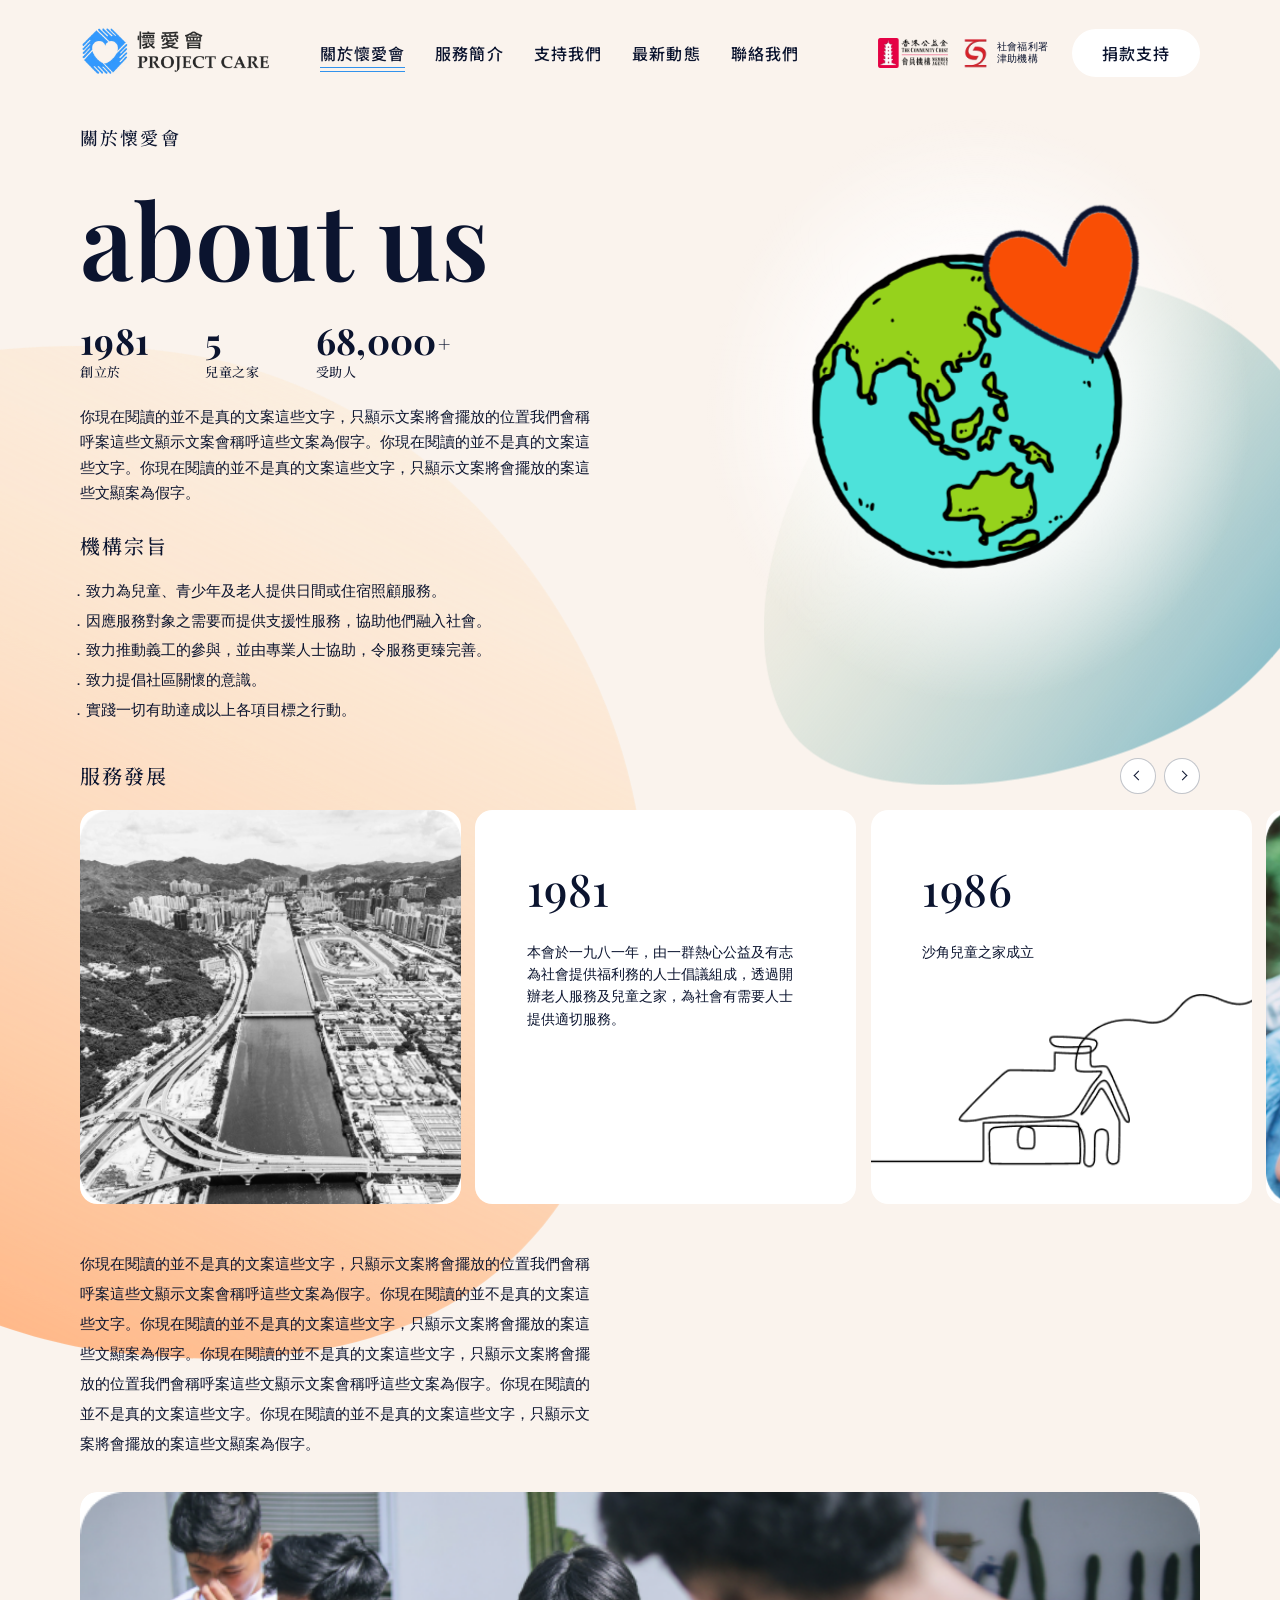
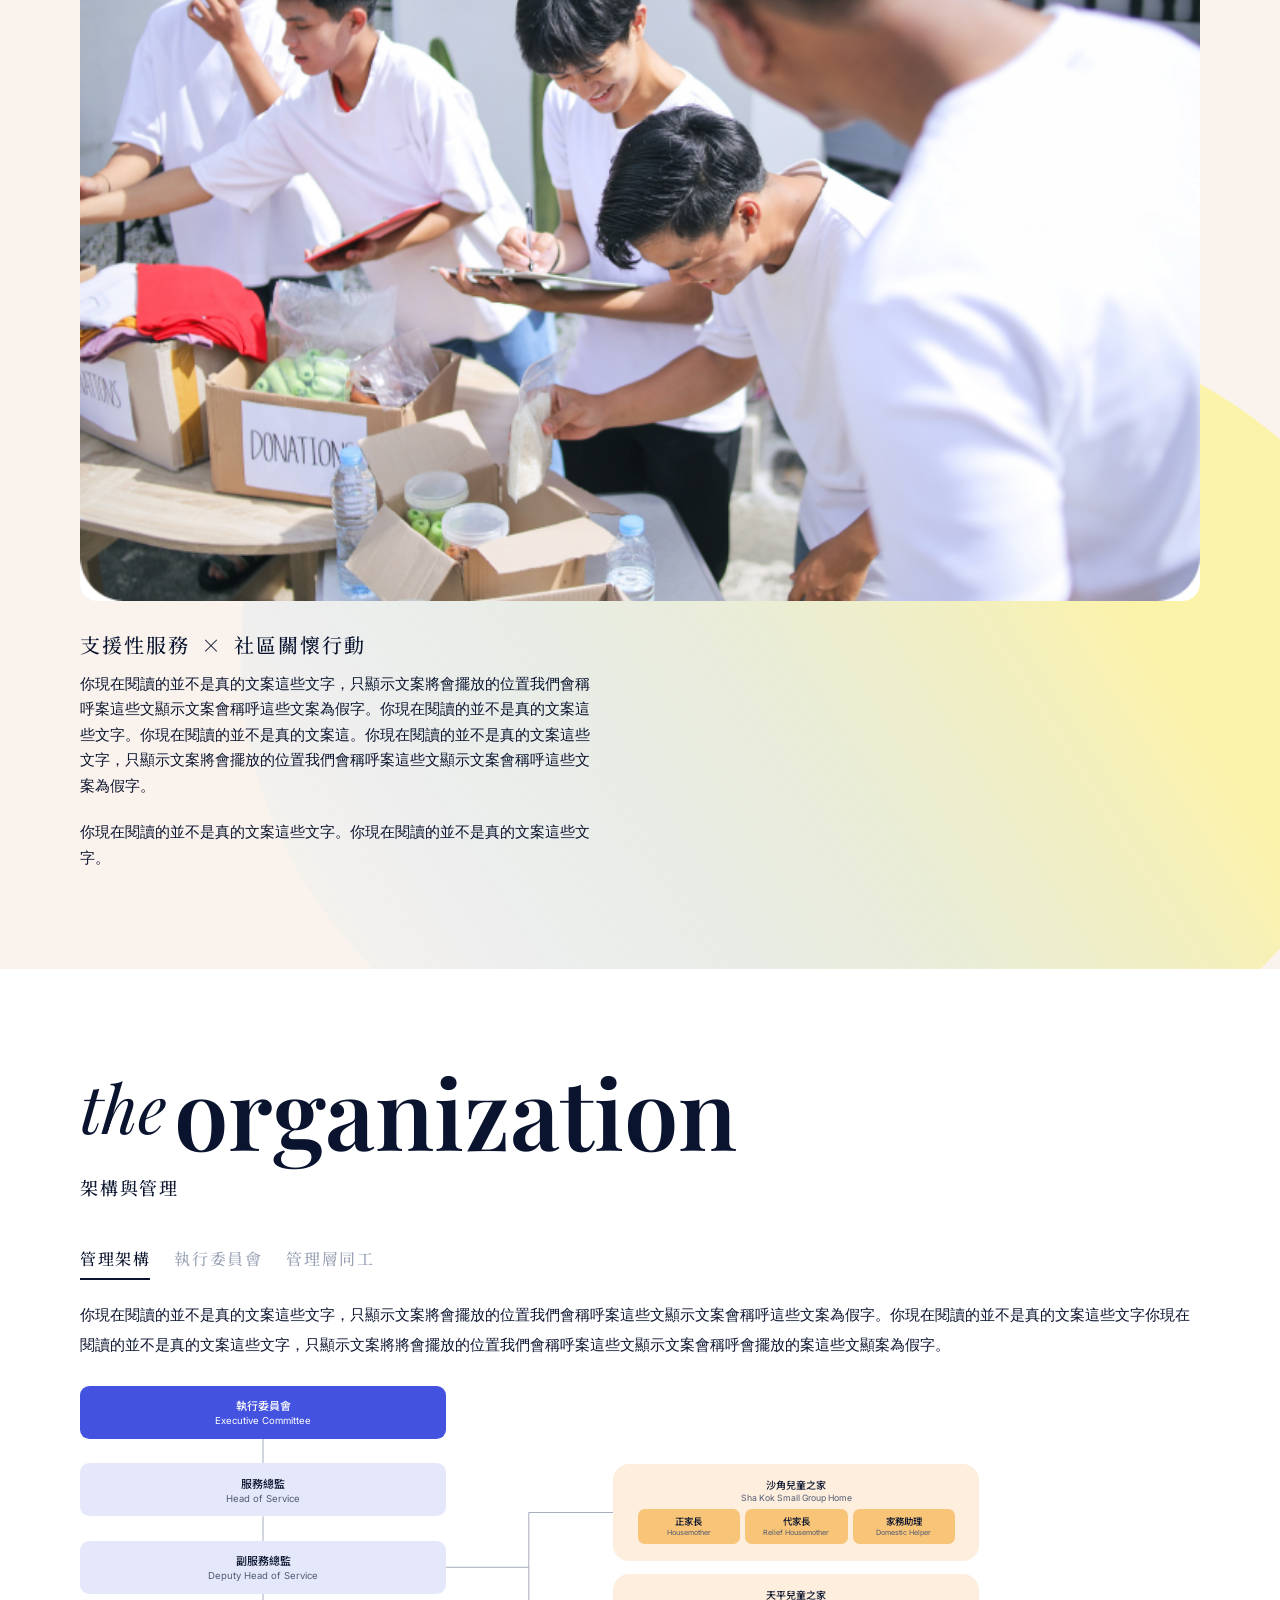
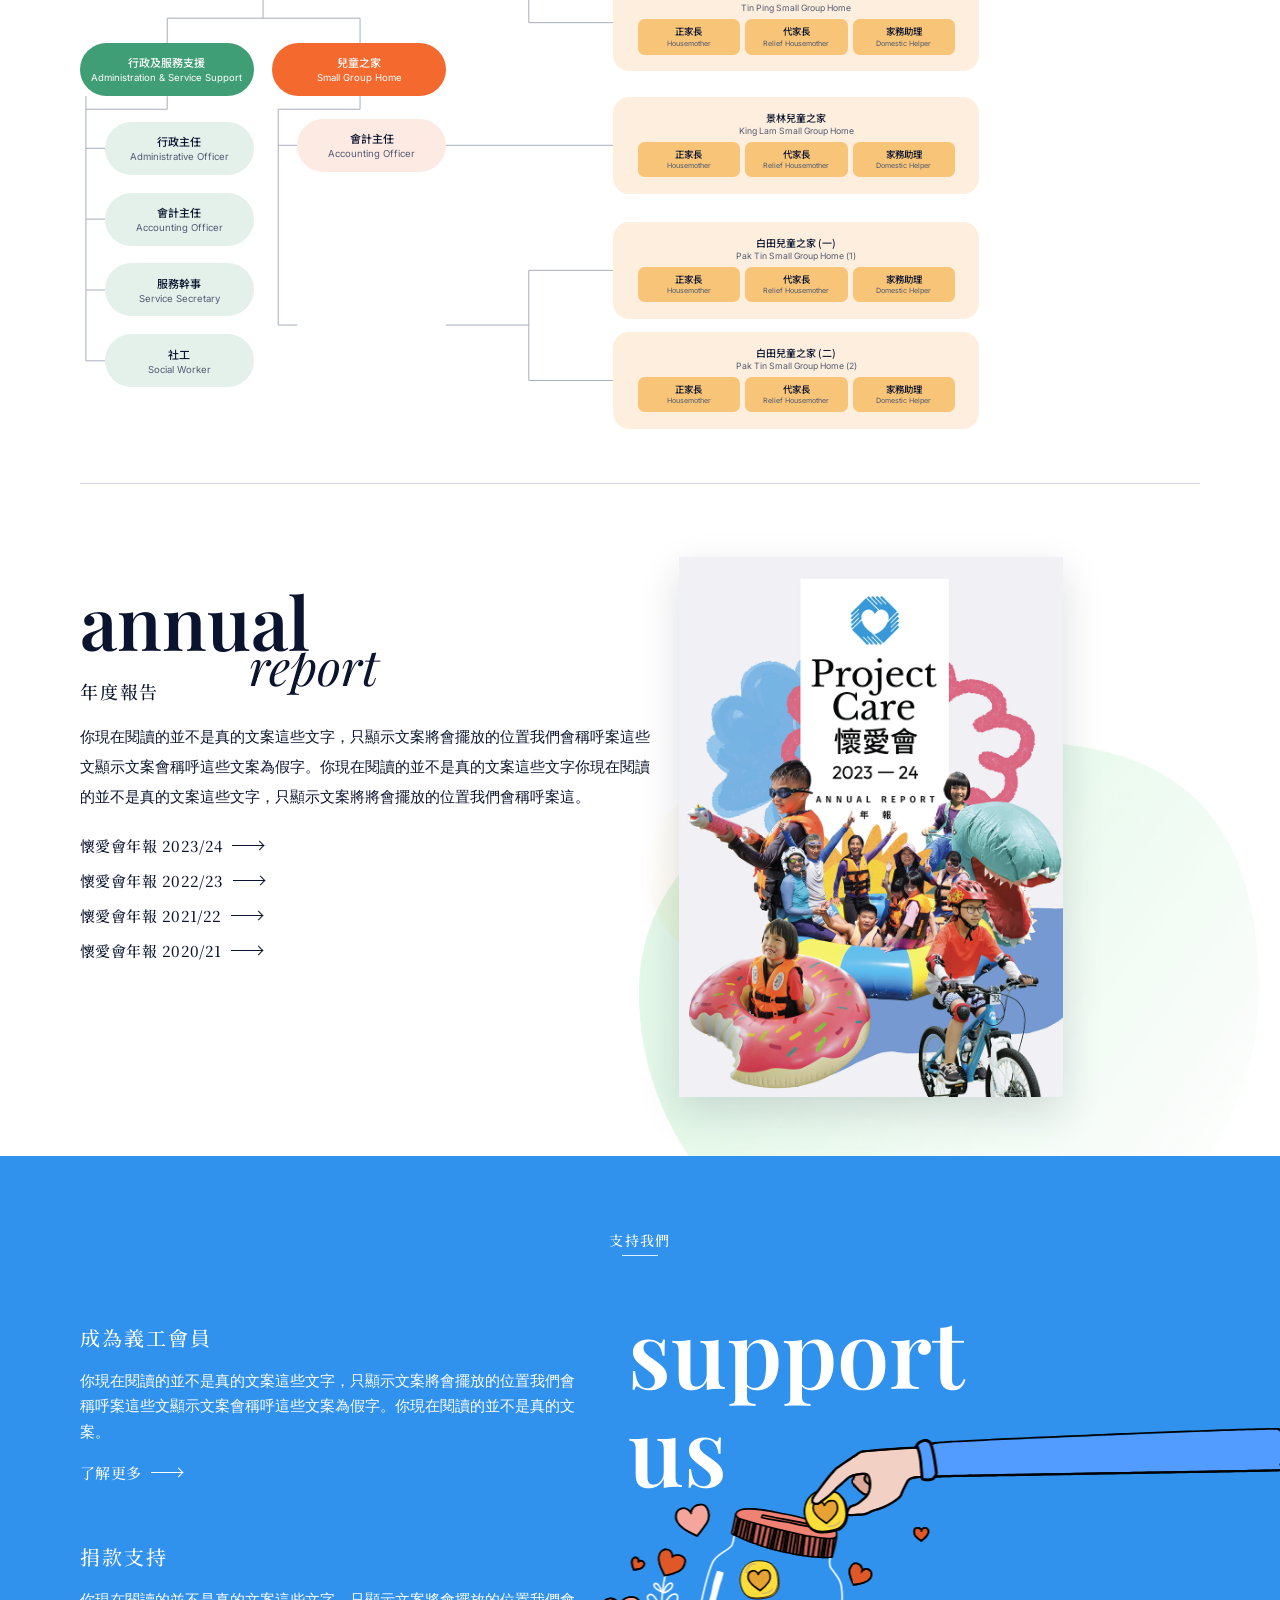
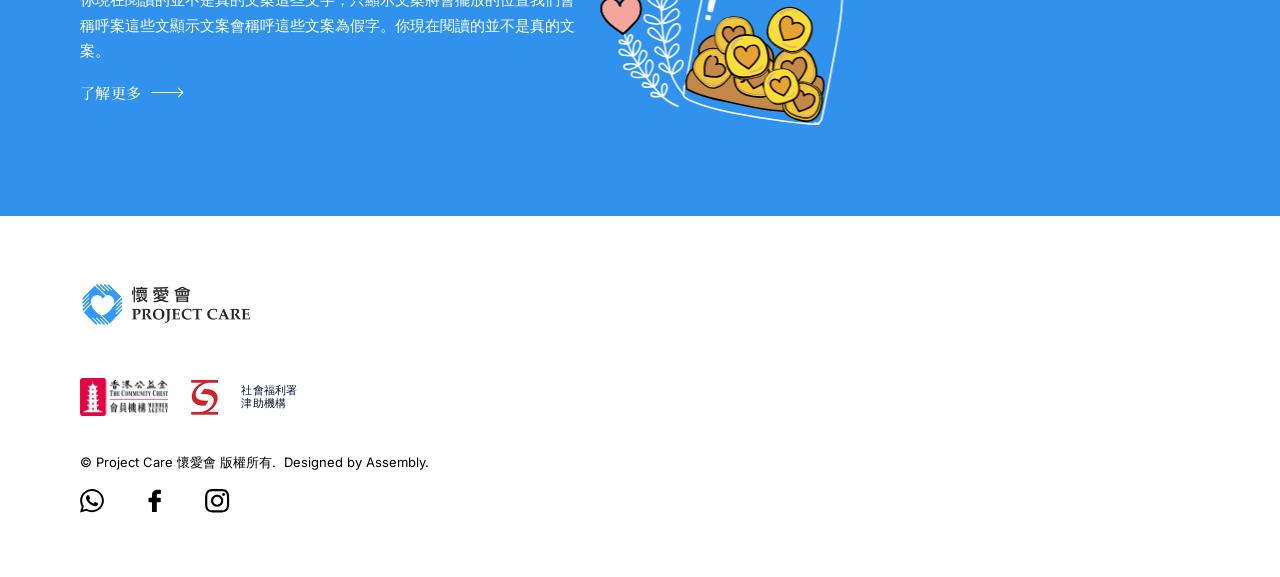
==== commit e3f11405: "V1.0" ====
--- a/about.html
+++ b/about.html
@@ -10,7 +10,7 @@
   <link rel="preconnect" href="https://fonts.gstatic.com" crossorigin />
   <link href="https://fonts.googleapis.com/css2?family=Playfair+Display:ital,wght@0,400;0,500;0,600;0,700;1,400;1,500&family=Inter:wght@300;400;500&family=Noto+Serif+HK:wght@400;500;700&family=Noto+Sans+HK:wght@300;400;500;700&display=swap" rel="stylesheet" />
   <link rel="stylesheet" href="style.css?v=7.9" />
-  <link rel="stylesheet" href="about.css?v=2.1" />
+  <link rel="stylesheet" href="about.css?v=2.2" />
   <link rel="preload" href="script.js?v=5.7" as="script" />
   <!-- pre-paint: hide reveal targets before first paint (see style.css .fx-marked) -->
   <script>if(!matchMedia("(prefers-reduced-motion: reduce)").matches){document.documentElement.classList.add("js-fx");setTimeout(function(){document.documentElement.classList.add("fx-marked")},3000)}</script>
--- a/about.css
+++ b/about.css
@@ -416,13 +416,22 @@
   .chart__lines{ display:none; }
   .cbox,.chome{ position:static; width:auto; height:auto; }
   .cbox{ padding:13px 16px; border-radius:12px; }
+  /* stack follows the chart's actual reporting lines: 副服務總監 → 沙角+天平,
+     會計主任 → 景林, 社工 → 白田(一)(二). The five .chome share one class, so
+     they're picked out by :nth-child — .chart children are svg(1), cbox 2-12
+     (exec,lav×2,green,orange,mint×4,peach×2), chome 13-17. KEEP IN SYNC if
+     boxes are ever added/reordered in about.html. */
   .cbox--exec{ order:1; }
   .cbox--lav{ order:2; }              /* 服務總監 + 副服務總監 (DOM order kept within) */
-  .cbox--green{ order:3; }
-  .cbox--mint{ order:4; margin-left:24px; }    /* 行政支援 branch */
-  .cbox--orange{ order:5; }
-  .cbox--peach{ order:6; margin-left:24px; }   /* 兒童之家 branch */
-  .chome{ order:7; margin-left:24px; border-radius:14px; padding:14px 16px 16px;
+  .chome:nth-child(13),.chome:nth-child(14){ order:3; }   /* 沙角 + 天平 ← 副服務總監 */
+  .cbox--green{ order:4; }
+  .cbox--mint{ order:5; margin-left:24px; }    /* 行政支援 branch */
+  .cbox--orange{ order:6; }
+  .cbox--peach{ order:7; margin-left:24px; }   /* 會計主任 (兒童之家 branch) */
+  .chome:nth-child(15){ order:8; margin-left:44px; }       /* 景林 ← 會計主任 */
+  .cbox:nth-child(12){ order:9; }                          /* 社工 (2nd peach) */
+  .chome:nth-child(16),.chome:nth-child(17){ order:10; margin-left:44px; }  /* 白田×2 ← 社工 */
+  .chome{ margin-left:24px; border-radius:14px; padding:14px 16px 16px;
     font-size:13px; }   /* base .chome carries its own .781cqw font-size — ~3px on mobile (no container) */
   .chome__chips{ position:static; margin-top:10px; display:flex; gap:8px; }
   .chome__chips span{ border-radius:8px; padding:6px 0; }
